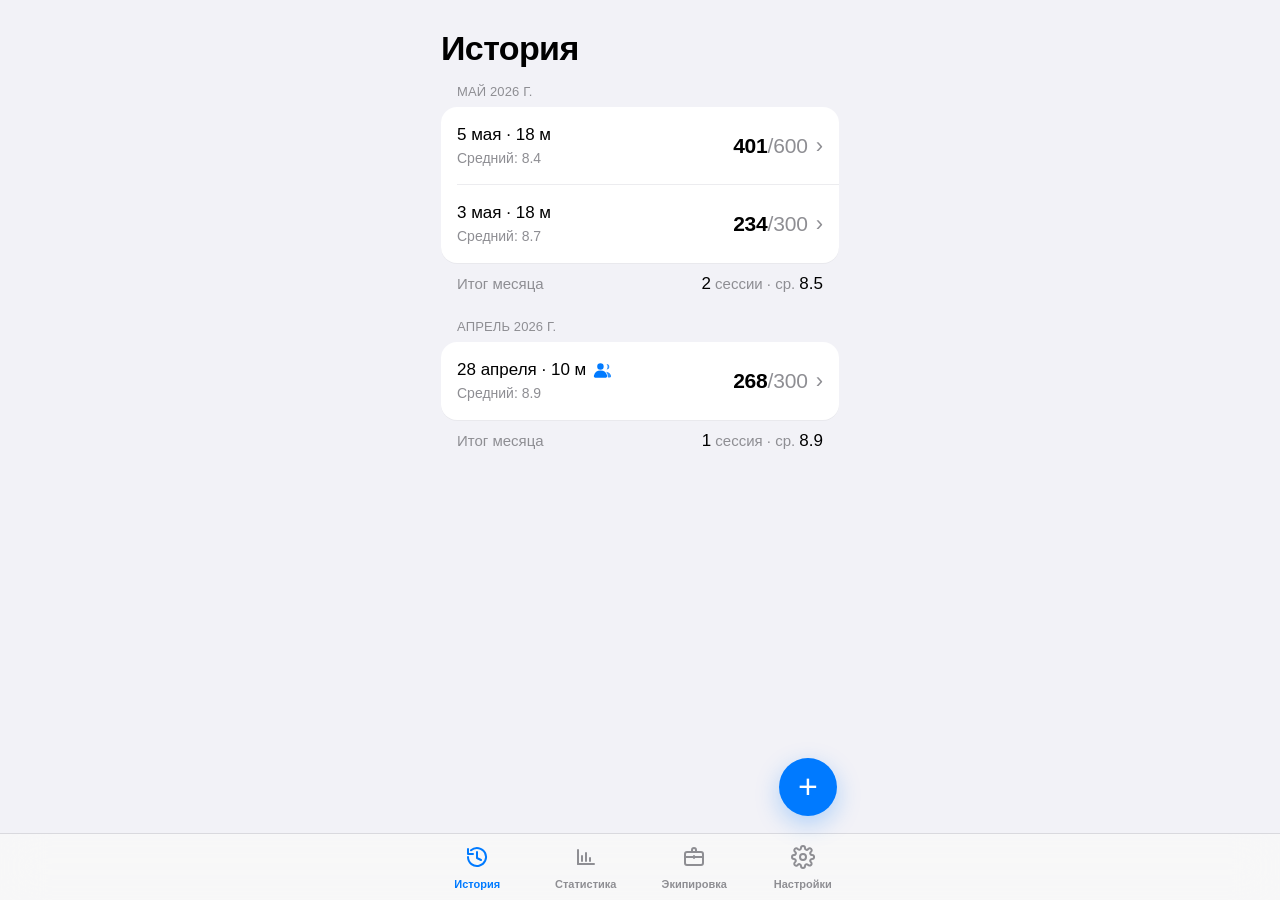
==== index.html @ 80d7b74c "add app files" ====
<!doctype html>
<html lang="ru">
<head>
  <meta charset="utf-8" />
  <meta name="viewport" content="width=device-width, initial-scale=1, viewport-fit=cover" />
  <title>Журнал лучника</title>
  <meta name="description" content="PWA-журнал для учета лучных тренировок, сессий, статистики и экипировки." />
  <meta name="theme-color" content="#f2f2f7" media="(prefers-color-scheme: light)" />
  <meta name="theme-color" content="#000000" media="(prefers-color-scheme: dark)" />
  <meta name="color-scheme" content="light dark" />

  <link rel="manifest" href="./manifest.webmanifest" />
  <link rel="icon" href="./icons/icon-32.png" sizes="32x32" />
  <link rel="icon" href="./icons/icon-16.png" sizes="16x16" />
  <link rel="icon" href="./icons/icon.svg" type="image/svg+xml" />
  <link rel="apple-touch-icon" href="./icons/apple-touch-icon.png" />
  <link rel="apple-touch-icon" sizes="180x180" href="./icons/apple-touch-icon.png" />

  <meta name="mobile-web-app-capable" content="yes" />
  <meta name="apple-mobile-web-app-capable" content="yes" />
  <meta name="apple-mobile-web-app-title" content="Журнал лучника" />
  <meta name="apple-mobile-web-app-status-bar-style" content="black-translucent" />
  <style>
    :root{
      --bg:#f2f2f7; --card:#fff; --text:#000; --muted:#8e8e93; --line:#d9d9de;
      --accent:#ff3b30; --blue:#007aff; --chip:#eeeeef; --chip-active:#ffe3e2;
      --active-row:rgba(255,59,48,.055); --shadow:0 1px 0 rgba(0,0,0,.04);
      --safe-bottom: env(safe-area-inset-bottom, 0px); --field:#f2f2f7;
    }
    [data-theme="dark"]{
      --bg:#000; --card:#1c1c1e; --text:#fff; --muted:#8e8e93; --line:#38383a;
      --accent:#ff453a; --blue:#0a84ff; --chip:#2c2c2e; --chip-active:#3a2423;
      --active-row:rgba(255,69,58,.12); --shadow:none; --field:#2c2c2e;
    }
    *{box-sizing:border-box;-webkit-tap-highlight-color:transparent}
    body{margin:0;background:var(--bg);color:var(--text);font-family:-apple-system,BlinkMacSystemFont,"SF Pro Text","SF Pro Display",Inter,Arial,sans-serif;font-size:17px;font-weight:400;}
    .app{max-width:430px;margin:0 auto;min-height:100vh;padding:10px 16px calc(320px + var(--safe-bottom));}
    .nav{height:48px;display:flex;align-items:center;justify-content:space-between;margin-bottom:6px;}
    .nav-btn{width:42px;height:42px;border:0;border-radius:50%;background:transparent;color:var(--blue);font-size:28px;line-height:1;display:grid;place-items:center;cursor:pointer;}
    .gear svg{width:24px;height:24px;display:block;stroke:currentColor;stroke-width:2;fill:none;stroke-linecap:round;stroke-linejoin:round}
    .title{text-align:center;font-weight:700;font-size:17px;line-height:22px;}
    .subtitle{text-align:center;color:var(--muted);font-size:14px;margin-top:2px;font-weight:500;}
    .summary{margin:14px 0 18px;text-align:center;}
    .summary .total{font-size:44px;line-height:48px;font-weight:700;letter-spacing:-1.1px;}
    .summary .denom{color:var(--muted);font-weight:600;}
    .summary .meta{color:var(--muted);font-size:15px;margin-top:4px;}.note-card{margin:0 0 18px;background:var(--card);border-radius:16px;box-shadow:var(--shadow);cursor:pointer;overflow:hidden}
    .note-row{min-height:54px;display:grid;grid-template-columns:1fr auto;align-items:center;gap:12px;padding:0 14px 0 16px}
    .note-title{font-size:17px;color:var(--text)}
    .note-value{display:flex;align-items:center;gap:8px;min-width:0;color:var(--muted);font-size:15px}
    .note-preview{max-width:170px;white-space:nowrap;overflow:hidden;text-overflow:ellipsis}
    .note-chevron{color:var(--muted);font-size:22px;font-weight:400}
    .note-screen{position:fixed;inset:0;background:var(--bg);z-index:55;transform:translateX(100%);transition:transform .25s ease;overflow:auto;padding:10px 16px calc(28px + var(--safe-bottom))}
    .note-screen.open{transform:translateX(0)}
    .note-editor{max-width:430px;margin:10px auto 0}
    .note-textarea{width:100%;min-height:calc(100vh - 92px - var(--safe-bottom));border:0;outline:0;resize:none;background:transparent;color:var(--text);font:inherit;font-size:19px;line-height:28px;padding:10px 0}
    .note-textarea::placeholder{color:var(--muted)}
    .section-title{font-size:13px;letter-spacing:.01em;text-transform:uppercase;color:var(--muted);margin:22px 16px 8px;font-weight:400;}
    .group{background:var(--card);border-radius:16px;overflow:hidden;box-shadow:var(--shadow);}
    .row{min-height:54px;display:grid;grid-template-columns:76px 1fr 48px;align-items:center;padding:0 14px 0 16px;position:relative;transition:background .18s ease;}.series-comment{display:grid;grid-template-columns:76px 1fr;padding:0 16px 10px 16px;background:var(--card);position:relative;color:var(--muted);font-size:15px;line-height:20px;cursor:pointer}.series-comment::after{content:"";position:absolute;left:16px;right:0;bottom:0;height:1px;background:var(--line);transform:scaleY(.5);transform-origin:bottom}.series-comment-text{white-space:nowrap;overflow:hidden;text-overflow:ellipsis}.series-comment-empty{color:var(--muted);opacity:.72}
    .row:not(:last-child)::after,.setting-row:not(:last-child)::after{content:"";position:absolute;left:16px;right:0;bottom:0;height:1px;background:var(--line);transform:scaleY(.5);transform-origin:bottom;}
    .row.active{background:var(--active-row)}
    .row-label{font-size:17px;font-weight:400;color:var(--muted);}
    .arrows{display:flex;justify-content:center;gap:8px;}
    .shot{width:38px;height:38px;border-radius:19px;background:var(--chip);display:grid;place-items:center;font-size:17px;font-weight:500;color:var(--text);border:1px solid transparent;cursor:pointer;transition:background .16s ease,color .16s ease,border-color .16s ease,transform .08s ease;}
    .shot:active{transform:scale(.96)} .shot.empty{color:var(--muted);font-weight:400}.shot.active{transform:scale(1.04);box-shadow:0 0 0 2px rgba(10,132,255,.28),0 4px 12px rgba(10,132,255,.12);}
    .score{text-align:right;color:var(--muted);font-size:17px;font-weight:400}.score.done{color:var(--text)}.row.active .score.done{font-weight:600}
    .round-result{padding:10px 16px 2px;color:var(--muted);font-size:15px;line-height:22px;display:flex;justify-content:space-between;gap:12px}.round-result b{color:var(--text);font-size:17px;font-weight:500}.round-result.active-round b{font-weight:600}
    .assistant{position:fixed;left:0;right:0;bottom:0;background:rgba(242,242,247,.9);backdrop-filter:blur(22px);-webkit-backdrop-filter:blur(22px);border-top:1px solid var(--line);padding:10px 12px calc(10px + var(--safe-bottom));z-index:20}.assistant.hidden{display:none}[data-theme="dark"] .assistant{background:rgba(28,28,30,.88)}
    .keyboard{max-width:430px;margin:0 auto;display:grid;grid-template-columns:repeat(4,1fr);gap:8px}.key{height:48px;border:0;border-radius:14px;background:var(--card);color:var(--text);font-size:19px;font-weight:700;box-shadow:0 1px 0 rgba(0,0,0,.08);cursor:pointer;transition:transform .08s ease,filter .12s ease}.key:active{transform:scale(.97);filter:brightness(.96)}.key.yellow{background:#ffd60a;color:#111}.key.red{background:#ff3b30;color:#fff}.key.blue{background:#0a84ff;color:#fff}.key.black{background:#111;color:#fff}.key.white{background:#fff;color:#111;border:1px solid rgba(0,0,0,.12)}.key.done{grid-column:span 4;color:var(--blue);font-weight:700;background:var(--card)}
    .settings-screen{position:fixed;inset:0;background:var(--bg);z-index:40;transform:translateX(100%);transition:transform .25s ease;overflow:auto;padding:10px 16px calc(28px + var(--safe-bottom));}.settings-screen.open{transform:translateX(0)}
    .settings-nav{max-width:430px;margin:0 auto;height:48px;display:flex;align-items:center;justify-content:space-between}.settings-nav .title{position:absolute;left:50%;transform:translateX(-50%)}.settings-content{max-width:430px;margin:0 auto}.setting-row{min-height:52px;display:grid;grid-template-columns:1fr auto;align-items:center;gap:14px;padding:0 16px;position:relative}.setting-label{font-size:17px}.setting-value{color:var(--muted);font-size:17px;display:flex;align-items:center;gap:8px}.text-input,.date-input{border:0;background:transparent;color:var(--muted);font:inherit;text-align:right;outline:0;max-width:210px}.text-input::placeholder{color:var(--muted)}.date-input{appearance:none;-webkit-appearance:none}.segmented{display:flex;background:var(--field);border-radius:9px;padding:2px;gap:2px}.segmented button{border:0;background:transparent;color:var(--text);font:inherit;font-size:15px;min-width:54px;height:30px;border-radius:7px;cursor:pointer}.segmented button.active{background:var(--card);box-shadow:0 1px 3px rgba(0,0,0,.12)}
    .switch{width:52px;height:32px;border-radius:999px;background:#c7c7cc;padding:2px;cursor:pointer}.switch::before{content:"";display:block;width:28px;height:28px;border-radius:50%;background:#fff;box-shadow:0 2px 6px rgba(0,0,0,.24);transition:.2s}.switch.on{background:#34c759}.switch.on::before{transform:translateX(20px)}
    .shot.yellow{background:#ffd60a;color:#111}
    .shot.red{background:#ff3b30;color:#fff}
    .shot.blue{background:#0a84ff;color:#fff}
    .shot.black{background:#111;color:#fff}
    .shot.white{background:#fff;color:#111;border-color:rgba(0,0,0,.12)}
  
    .screen{display:none}
    .screen.active{display:block}
    .root-app{max-width:430px;margin:0 auto;min-height:100vh;padding:10px 16px calc(96px + var(--safe-bottom));}
    .large-title{font-size:34px;line-height:40px;font-weight:700;letter-spacing:-.6px;margin:18px 0 16px;}
    .empty-state{margin:34px 16px;color:var(--muted);font-size:17px;line-height:24px;text-align:center}
    .history-item{min-height:78px;display:grid;grid-template-columns:1fr auto;align-items:center;gap:12px;padding:12px 16px;position:relative;cursor:pointer}
    .history-item:not(:last-child)::after{content:"";position:absolute;left:16px;right:0;bottom:0;height:1px;background:var(--line);transform:scaleY(.5);transform-origin:bottom}
    .history-main{font-size:17px;font-weight:500;line-height:22px;display:flex;align-items:center;gap:7px}
    .history-sub{color:var(--muted);font-size:14px;line-height:19px;margin-top:2px}
    .history-score{font-size:21px;font-weight:700;color:var(--text);letter-spacing:-.2px;white-space:nowrap}
    .history-score .max{color:var(--muted);font-weight:500}
    .history-meta{color:var(--muted);font-size:14px;line-height:19px;margin-top:3px;display:flex;align-items:center;gap:6px;flex-wrap:wrap}
    .competition-badge{display:inline-flex;align-items:center;color:var(--blue)}
    .competition-badge svg{width:19px;height:19px;fill:currentColor;display:block}
    .history-month{margin-top:22px}
    .history-month:first-child{margin-top:0}
    .month-title{font-size:13px;letter-spacing:.01em;text-transform:uppercase;color:var(--muted);margin:0 16px 8px;font-weight:400}
    .month-result{padding:10px 16px 2px;color:var(--muted);font-size:15px;line-height:22px;display:flex;justify-content:space-between;gap:12px}
    .month-result b{color:var(--text);font-size:17px;font-weight:500}
    .chevron{color:var(--muted);font-size:22px;font-weight:400;margin-left:8px}
    .tabbar{position:fixed;left:0;right:0;bottom:0;z-index:30;background:rgba(248,248,248,.86);backdrop-filter:blur(22px);-webkit-backdrop-filter:blur(22px);border-top:1px solid var(--line);padding:6px 8px calc(6px + var(--safe-bottom))}
    [data-theme="dark"] .tabbar{background:rgba(28,28,30,.88)}
    .tabs{max-width:430px;margin:0 auto;display:grid;grid-template-columns:repeat(3,1fr);gap:4px}
    .tab{height:54px;border:0;background:transparent;color:var(--muted);font:inherit;font-size:11px;font-weight:600;display:grid;place-items:center;gap:2px;cursor:pointer}
    .tab svg{width:24px;height:24px;stroke:currentColor;stroke-width:2;fill:none;stroke-linecap:round;stroke-linejoin:round}
    .tab.active{color:var(--blue)}
    .fab{position:fixed;right:max(18px,calc((100vw - 430px)/2 + 18px));bottom:calc(84px + var(--safe-bottom));z-index:31;width:58px;height:58px;border:0;border-radius:50%;background:var(--blue);color:#fff;font-size:34px;line-height:58px;display:flex;align-items:center;justify-content:center;padding:0 0 3px;box-shadow:0 8px 24px rgba(0,122,255,.28);cursor:pointer}
    .fab:active{transform:scale(.96)}
    .create-screen{position:fixed;inset:0;background:var(--bg);z-index:50;transform:translateY(100%);transition:transform .25s ease;overflow:auto;padding:10px 16px calc(28px + var(--safe-bottom))}
    .create-screen.open{transform:translateY(0)}
    .primary-btn{width:100%;height:52px;border:0;border-radius:14px;background:var(--blue);color:#fff;font:inherit;font-size:17px;font-weight:700;margin-top:22px;cursor:pointer}
    .primary-btn:active{transform:scale(.99)}
    .session-mode .tabbar,.session-mode .fab{display:none}
    .root-mode .assistant{display:none}
    .root-mode:not(.history-tab) .fab{display:none}

  
    .row.has-comment::after{display:none !important}
    .series-comment{
      display:block !important;
      padding:0 16px 12px 16px !important;
      margin-top:-2px;
      background:var(--card);
      color:var(--muted);
      font-size:15px;
      line-height:20px;
      cursor:pointer;
      text-align:left !important;
      position:relative;
      z-index:2;
    }
    .series-comment::after{display:none !important}
    .series-comment-text{
      display:block;
      white-space:nowrap;
      overflow:hidden;
      text-overflow:ellipsis;
      text-align:left !important;
      padding-left:0 !important;
      margin-left:0 !important;
    }
    .series-comment-empty{color:var(--muted);opacity:.72}

  
    .series-comment{
      display:block !important;
      padding:0 16px 12px 16px !important;
      margin-top:-2px;
      background:var(--card);
      position:relative;
      z-index:2;
      text-align:left !important;
    }
    .series-comment::after{display:none !important}
    .series-comment-input{
      display:block;
      width:100%;
      min-height:20px;
      border:0;
      outline:0;
      background:transparent;
      color:var(--muted);
      font:inherit;
      font-size:15px;
      line-height:20px;
      padding:0;
      margin:0;
      text-align:left;
      resize:none;
      overflow:hidden;
      white-space:pre-wrap;
      -webkit-appearance:none;
      appearance:none;
    }
    .series-comment-input::placeholder{color:var(--muted);opacity:.72}
    .series-clear{
      display:block;
      padding:0 16px 12px 16px;
      margin-top:-2px;
      background:var(--card);
      color:#ff3b30;
      font-size:15px;
      line-height:20px;
      cursor:pointer;
      text-align:left;
      position:relative;
      z-index:2;
    }
    [data-theme="dark"] .series-clear{color:#ff453a}

  
    .segmented button.disabled{opacity:.38}
    .setting-row.with-helper{min-height:64px;grid-template-rows:auto auto;padding-top:9px;padding-bottom:8px}
    .setting-row.with-helper .setting-label{align-self:start;padding-top:7px}
    .setting-row.with-helper .segmented{align-self:start}
    .setting-helper{grid-column:1 / -1;color:var(--muted);font-size:12px;line-height:16px;margin-top:5px;padding-left:0}


    .stats-segmented{
      display:flex;
      background:#d9d9df;
      border:0;
      border-radius:18px;
      padding:3px;
      gap:0;
      margin:0 0 18px;
      overflow:hidden;
      box-shadow:inset 0 0 0 1px rgba(0,0,0,.03);
    }
    [data-theme="dark"] .stats-segmented{background:#2c2c2e;box-shadow:inset 0 0 0 1px rgba(255,255,255,.04)}
    .stats-segmented button{
      flex:1;
      height:34px;
      border:0;
      border-radius:15px;
      background:transparent;
      color:var(--text);
      font:inherit;
      font-size:15px;
      font-weight:600;
      cursor:pointer;
      white-space:nowrap;
      transition:background .16s ease, box-shadow .16s ease, color .16s ease;
    }
    .stats-segmented button.active{
      background:var(--card);
      color:var(--text);
      box-shadow:0 1px 3px rgba(0,0,0,.14);
    }
    [data-theme="dark"] .stats-segmented button.active{box-shadow:0 1px 3px rgba(0,0,0,.34)}
    .stats-card{background:var(--card);border-radius:18px;box-shadow:var(--shadow);padding:16px;margin:0 0 14px;overflow:hidden}
    .stats-card-title{font-size:13px;text-transform:uppercase;letter-spacing:.01em;color:var(--muted);margin-bottom:7px}
    .stats-hero{display:flex;align-items:flex-end;justify-content:space-between;gap:12px;margin-bottom:12px}
    .stats-hero-value{font-size:34px;line-height:38px;font-weight:700;letter-spacing:-.6px}
    .stats-hero-sub{font-size:14px;line-height:19px;color:var(--muted);text-align:right}
    .stats-chart{width:100%;height:210px;display:block;margin-top:4px}
    .stats-chart text{font-family:-apple-system,BlinkMacSystemFont,"SF Pro Text",Arial,sans-serif;fill:var(--muted);font-size:11px}
    .stats-empty{padding:24px 10px;color:var(--muted);font-size:16px;line-height:23px;text-align:center}
    .stats-grid{display:grid;grid-template-columns:1fr 1fr;gap:12px;margin-bottom:14px}
    .mini-card{background:var(--card);border-radius:18px;box-shadow:var(--shadow);padding:14px;min-height:96px}
    .mini-label{color:var(--muted);font-size:13px;line-height:18px;margin-bottom:5px}
    .mini-value{font-size:25px;line-height:30px;font-weight:700;letter-spacing:-.3px}
    .mini-note{color:var(--muted);font-size:13px;line-height:18px;margin-top:4px}
    .stats-list-row{display:grid;grid-template-columns:1fr auto;gap:10px;align-items:center;min-height:44px;position:relative;padding:8px 0}
    .stats-list-row:not(:last-child)::after{content:"";position:absolute;left:0;right:-16px;bottom:0;height:1px;background:var(--line);transform:scaleY(.5);transform-origin:bottom}
    .stats-list-main{font-size:16px;line-height:21px}
    .stats-list-sub{color:var(--muted);font-size:13px;line-height:18px;margin-top:1px}
    .stats-list-value{font-size:17px;font-weight:600;white-space:nowrap}
    .spark-bars{height:76px;display:flex;align-items:flex-end;gap:4px;margin-top:12px}
    .spark-bar{flex:1;min-width:5px;border-radius:5px 5px 2px 2px;background:var(--blue);opacity:.82}


    .tabs{grid-template-columns:repeat(4,1fr)}
    .equipment-hero{background:var(--card);border-radius:20px;box-shadow:var(--shadow);padding:18px 16px;margin:0 0 18px;cursor:pointer;position:relative;overflow:hidden}
    .equipment-hero::after{content:'›';position:absolute;right:16px;top:50%;transform:translateY(-50%);color:var(--muted);font-size:28px;font-weight:400}
    .equipment-kicker{color:var(--muted);font-size:13px;text-transform:uppercase;letter-spacing:.01em;margin-bottom:7px}
    .equipment-title{font-size:26px;line-height:31px;font-weight:700;letter-spacing:-.4px;padding-right:26px}
    .equipment-sub{color:var(--muted);font-size:15px;line-height:21px;margin-top:4px;padding-right:26px}
    .equipment-pill-row{display:flex;gap:8px;flex-wrap:wrap;margin-top:13px;padding-right:26px}
    .equipment-pill{background:var(--field);border-radius:999px;padding:6px 10px;color:var(--text);font-size:13px;font-weight:600}
    .equipment-row{min-height:58px;display:grid;grid-template-columns:1fr auto;align-items:center;gap:12px;padding:10px 16px;position:relative;cursor:pointer}
    .equipment-row:not(:last-child)::after{content:"";position:absolute;left:16px;right:0;bottom:0;height:1px;background:var(--line);transform:scaleY(.5);transform-origin:bottom}
    .equipment-row-main{font-size:17px;line-height:22px}
    .equipment-row-sub{color:var(--muted);font-size:14px;line-height:19px;margin-top:1px}
    .equipment-row-value{color:var(--muted);font-size:16px;display:flex;align-items:center;gap:7px;white-space:nowrap;max-width:170px;overflow:hidden;text-overflow:ellipsis}
    .equipment-chev{color:var(--muted);font-size:22px;font-weight:400}
    .equipment-screen{position:fixed;inset:0;background:var(--bg);z-index:45;transform:translateX(100%);transition:transform .25s ease;overflow:auto;padding:10px 16px calc(28px + var(--safe-bottom))}
    .equipment-screen.open{transform:translateX(0)}
    .equipment-content{max-width:430px;margin:0 auto}
    .equipment-detail-head{margin:14px 0 18px;text-align:center}
    .equipment-detail-title{font-size:34px;line-height:40px;font-weight:700;letter-spacing:-.7px}
    .equipment-detail-sub{color:var(--muted);font-size:15px;line-height:21px;margin-top:3px}

    .equipment-form-input{width:100%;border:0;outline:0;background:transparent;color:var(--text);font:inherit;font-size:17px;text-align:right;min-width:120px}
    .equipment-form-input::placeholder{color:var(--muted)}
    .equipment-select-row{min-height:54px;display:grid;grid-template-columns:1fr auto;align-items:center;gap:12px;padding:0 16px;position:relative;cursor:pointer}
    .equipment-select-row:not(:last-child)::after{content:"";position:absolute;left:16px;right:0;bottom:0;height:1px;background:var(--line);transform:scaleY(.5);transform-origin:bottom}
    .equipment-select-row.selected .equipment-row-main{color:var(--blue);font-weight:600}
    .equipment-check{color:var(--blue);font-size:20px;font-weight:700}
    .danger-text{color:#ff3b30}[data-theme="dark"] .danger-text{color:#ff453a}
    .value-row{min-height:52px;display:grid;grid-template-columns:1fr auto;align-items:center;gap:12px;padding:0 16px;position:relative}
    .value-row:not(:last-child)::after{content:"";position:absolute;left:16px;right:0;bottom:0;height:1px;background:var(--line);transform:scaleY(.5);transform-origin:bottom}
    .value-label{font-size:17px}.value-text{color:var(--muted);font-size:16px;text-align:right;max-width:210px;white-space:nowrap;overflow:hidden;text-overflow:ellipsis}


    .equipment-root-nav{display:flex;align-items:center;justify-content:space-between;margin:18px 0 12px}
    .equipment-root-nav .large-title{margin:0}
    .equipment-add-btn{width:42px;height:42px;border:0;border-radius:50%;background:transparent;color:var(--blue);font-size:34px;line-height:38px;display:grid;place-items:center;cursor:pointer;padding:0 0 4px}
    .equipment-tabs{display:flex;background:var(--field);border-radius:10px;padding:2px;gap:2px;margin:0 0 18px}
    .equipment-tabs button{flex:1;border:0;background:transparent;color:var(--text);font:inherit;font-size:15px;height:32px;border-radius:8px;cursor:pointer}
    .equipment-tabs button.active{background:var(--card);box-shadow:0 1px 3px rgba(0,0,0,.12)}
    .arrow-card{min-height:82px;display:grid;grid-template-columns:1fr auto;align-items:center;gap:12px;padding:13px 16px;position:relative;cursor:pointer}
    .arrow-card:not(:last-child)::after{content:"";position:absolute;left:16px;right:0;bottom:0;height:1px;background:var(--line);transform:scaleY(.5);transform-origin:bottom}
    .arrow-card-title{font-size:17px;font-weight:600;line-height:22px}
    .arrow-card-sub{color:var(--muted);font-size:14px;line-height:19px;margin-top:3px}
    .arrow-card-count{font-size:22px;font-weight:700;color:var(--text);white-space:nowrap}
    .arrow-card-count span{color:var(--muted);font-size:14px;font-weight:500;margin-left:2px}
    .arrow-form-row{min-height:52px;display:block;position:relative;padding:0 16px;background:var(--card)}
    .arrow-form-row:not(:last-child)::after{content:"";position:absolute;left:16px;right:0;bottom:0;height:1px;background:var(--line);transform:scaleY(.5);transform-origin:bottom}
    .arrow-form-input{width:100%;height:52px;border:0;outline:0;background:transparent;color:var(--text);font:inherit;font-size:17px;padding:0;text-align:left;-webkit-appearance:none;appearance:none}
    .arrow-form-input::placeholder{color:var(--muted)}
    .equipment-empty{margin:34px 16px;color:var(--muted);font-size:17px;line-height:24px;text-align:center}
    .equipment-delete-row{width:100%;min-height:52px;display:flex;align-items:center;padding:0 16px;color:#ff3b30;cursor:pointer;font-size:17px;border:0;background:transparent;text-align:left;font-family:inherit}
    .delete-group{margin-top:24px}
    [data-theme="dark"] .equipment-delete-row{color:#ff453a}



    /* Equipment arrows v5 refinements */
    .equipment-tabs{
      display:flex;
      background:transparent;
      border:1px solid var(--blue);
      border-radius:10px;
      padding:1px;
      gap:0;
      margin:0 0 18px;
      overflow:hidden;
    }
    .equipment-tabs button{
      flex:1;
      border:0;
      background:transparent;
      color:var(--blue);
      font:inherit;
      font-size:15px;
      font-weight:600;
      height:32px;
      border-radius:8px;
      cursor:pointer;
    }
    .equipment-tabs button.active{
      background:var(--blue);
      color:#fff;
      box-shadow:none;
    }
    .arrow-card{grid-template-columns:1fr 22px;min-height:76px}
    .arrow-card-chevron{color:var(--muted);font-size:22px;font-weight:400;text-align:right}
    .arrow-form-row{
      min-height:52px;
      display:grid;
      grid-template-columns:minmax(118px,42%) 1fr;
      align-items:center;
      gap:12px;
      position:relative;
      padding:0 16px;
      background:var(--card);
    }
    .arrow-form-label{font-size:17px;color:var(--text);line-height:22px;white-space:nowrap;overflow:hidden;text-overflow:ellipsis}
    .arrow-form-input{height:52px;text-align:right;color:var(--text);min-width:0}
    .arrow-form-input::placeholder{color:var(--muted)}


    /* Equipment arrows v6 — iOS Calendar-like segmented control */
    .equipment-tabs{
      display:flex !important;
      background:#d9d9df !important;
      border:0 !important;
      border-radius:18px !important;
      padding:3px !important;
      gap:0 !important;
      margin:0 0 18px !important;
      overflow:hidden !important;
      box-shadow:inset 0 0 0 1px rgba(0,0,0,.03) !important;
    }
    [data-theme="dark"] .equipment-tabs{background:#2c2c2e !important;box-shadow:inset 0 0 0 1px rgba(255,255,255,.04) !important}
    .equipment-tabs button{
      flex:1 !important;
      height:34px !important;
      border:0 !important;
      border-radius:15px !important;
      background:transparent !important;
      color:var(--text) !important;
      font:inherit !important;
      font-size:16px !important;
      font-weight:600 !important;
      cursor:pointer !important;
      transition:background .16s ease, box-shadow .16s ease, color .16s ease !important;
    }
    .equipment-tabs button.active{
      background:var(--card) !important;
      color:var(--text) !important;
      box-shadow:0 1px 3px rgba(0,0,0,.14) !important;
    }
    [data-theme="dark"] .equipment-tabs button.active{box-shadow:0 1px 3px rgba(0,0,0,.34) !important}
    .arrow-form-input::placeholder{color:transparent !important}


    .bow-add-group{margin-top:12px}.add-block-row{min-height:58px;display:flex;align-items:center;gap:14px;padding:0 16px;background:var(--card);border:0;width:100%;font:inherit;color:var(--text);cursor:pointer;text-align:left}
    .add-block-row:not(:last-child){position:relative}
    .add-block-row:not(:last-child)::after{content:"";position:absolute;left:16px;right:0;bottom:0;height:1px;background:var(--line);transform:scaleY(.5);transform-origin:bottom}
    .add-circle{width:28px;height:28px;border-radius:50%;background:#34c759;color:#fff;display:grid;place-items:center;font-size:25px;line-height:25px;font-weight:500;flex:0 0 28px;padding-bottom:2px}
    .bow-component-head{min-height:52px;display:grid;grid-template-columns:1fr auto;align-items:center;gap:12px;padding:0 16px;background:var(--card);position:relative}
    .bow-component-title{font-size:17px;font-weight:500}
    .bow-component-collapse{border:0;background:transparent;color:var(--muted);font:inherit;font-size:22px;cursor:pointer;padding:0 0 2px}

</style>
</head>
<body class="root-mode history-tab">
  <section class="screen active" id="historyScreen">
    <main class="root-app">
      <div class="large-title">История</div>
      <div id="historyList"></div>
    </main>
  </section>

  <section class="screen" id="statsScreen">
    <main class="root-app">
      <div class="large-title">Статистика</div>
      <div class="stats-segmented" id="statsPeriodSeg" aria-label="Период статистики">
        <button class="active" data-period="week">Неделя</button>
        <button data-period="month">Месяц</button>
        <button data-period="quarter">Квартал</button>
        <button data-period="year">Год</button>
      </div>
      <div id="statsContent"></div>
    </main>
  </section>


  <section class="screen" id="equipmentScreen">
    <main class="root-app">
      <div class="equipment-root-nav"><div class="large-title">Экипировка</div><button class="equipment-add-btn" id="equipmentAddBtn" data-eq-action="addEquipmentCurrent" aria-label="Добавить">+</button></div>
      <div id="equipmentContent"></div>
    </main>
  </section>

  <section class="screen" id="rootSettingsScreen">
    <main class="root-app">
      <div class="large-title">Настройки</div>
      <section class="group">
        <div class="setting-row"><span class="setting-label">Тёмная тема</span><div class="switch" id="rootThemeSwitch" role="switch" aria-checked="false"></div></div>
      </section>

      <div class="section-title">Данные</div>
      <section class="group">
        <button class="equipment-delete-row" id="importHistoryButton" type="button" style="color:var(--blue)">Импортировать историю</button>
        <button class="equipment-delete-row" id="exportHistoryButton" type="button" style="color:var(--blue)">Экспортировать историю</button>
        <button class="equipment-delete-row" id="importEquipmentButton" type="button" style="color:var(--blue)">Импортировать экипировку</button>
        <button class="equipment-delete-row" id="exportEquipmentButton" type="button" style="color:var(--blue)">Экспортировать экипировку</button>
        <button class="equipment-delete-row" id="resetAppButton" type="button">Очистить</button>
      </section>

      <input type="file" id="importHistoryInput" accept=".json" style="display:none">
      <input type="file" id="importEquipmentInput" accept=".json" style="display:none">
    </main>
  </section>

  <section class="screen" id="sessionScreen">
<main class="app" id="app">
    <header class="nav">
      <button class="nav-btn" id="backToHistory" aria-label="Назад">‹</button>
      <div><div class="title">Сессия</div><div class="subtitle" id="subtitle"></div></div>
      <button class="nav-btn gear" id="openSettings" aria-label="Настройки"><svg viewBox="0 0 24 24"><circle cx="12" cy="12" r="3"></circle><path d="M19.4 15a1.7 1.7 0 0 0 .3 1.9l.1.1a2 2 0 1 1-2.8 2.8l-.1-.1a1.7 1.7 0 0 0-1.9-.3 1.7 1.7 0 0 0-1 1.6V21a2 2 0 1 1-4 0v-.1a1.7 1.7 0 0 0-1-1.6 1.7 1.7 0 0 0-1.9.3l-.1.1A2 2 0 1 1 4.2 17l.1-.1a1.7 1.7 0 0 0 .3-1.9 1.7 1.7 0 0 0-1.6-1H3a2 2 0 1 1 0-4h.1a1.7 1.7 0 0 0 1.6-1 1.7 1.7 0 0 0-.3-1.9l-.1-.1A2 2 0 1 1 7 4.2l.1.1a1.7 1.7 0 0 0 1.9.3 1.7 1.7 0 0 0 1-1.6V3a2 2 0 1 1 4 0v.1a1.7 1.7 0 0 0 1 1.6 1.7 1.7 0 0 0 1.9-.3l.1-.1A2 2 0 1 1 19.8 7l-.1.1a1.7 1.7 0 0 0-.3 1.9 1.7 1.7 0 0 0 1.6 1h.1a2 2 0 1 1 0 4H21a1.7 1.7 0 0 0-1.6 1z"></path></svg></button>
    </header>

    <section class="summary"><div class="total"><span id="totalScore">0</span><span class="denom" id="totalDenom"> / 600</span></div><div class="meta">Средний: <span id="avgScore">0.0</span> · 10: <span id="allTens">0</span> · 9: <span id="allNines">0</span></div></section>
    <section class="note-card" id="noteCard"><div class="note-row"><div class="note-title">Заметка</div><div class="note-value"><span class="note-preview" id="noteContent"></span><span class="note-chevron">›</span></div></div></section>
    <div id="rounds"></div>
  </main>

  
  </section>

<aside class="assistant" id="assistant" aria-label="Клавиатура результатов"><div class="keyboard">
    <button class="key yellow" data-v="X">X</button><button class="key yellow" data-v="10">10</button><button class="key yellow" data-v="9">9</button><button class="key red" data-v="8">8</button>
    <button class="key red" data-v="7">7</button><button class="key blue" data-v="6">6</button><button class="key blue" data-v="5">5</button><button class="key black" data-v="4">4</button>
    <button class="key black" data-v="3">3</button><button class="key white" data-v="2">2</button><button class="key white" data-v="1">1</button><button class="key white" data-v="M">M</button>
    <button class="key done" data-v="done">Готово</button></div></aside>

  

  <nav class="tabbar" aria-label="Основное меню">
    <div class="tabs">
      <button class="tab active" data-tab="history"><svg viewBox="0 0 24 24"><path d="M3 12a9 9 0 1 0 3-6.7"></path><path d="M3 4v5h5"></path><path d="M12 7v6l4 2"></path></svg><span>История</span></button>
      <button class="tab" data-tab="stats"><svg viewBox="0 0 24 24"><path d="M4 19V5"></path><path d="M4 19h16"></path><path d="M8 16v-5"></path><path d="M12 16V8"></path><path d="M16 16v-3"></path></svg><span>Статистика</span></button>
      <button class="tab" data-tab="equipment"><svg viewBox="0 0 24 24"><path d="M10 6V5a2 2 0 0 1 2-2h0a2 2 0 0 1 2 2v1"></path><path d="M5 7h14a2 2 0 0 1 2 2v9a2 2 0 0 1-2 2H5a2 2 0 0 1-2-2V9a2 2 0 0 1 2-2Z"></path><path d="M3 12h18"></path><path d="M12 11v2"></path></svg><span>Экипировка</span></button>
      <button class="tab" data-tab="settings"><svg viewBox="0 0 24 24"><circle cx="12" cy="12" r="3"></circle><path d="M19.4 15a1.7 1.7 0 0 0 .3 1.9l.1.1a2 2 0 1 1-2.8 2.8l-.1-.1a1.7 1.7 0 0 0-1.9-.3 1.7 1.7 0 0 0-1 1.6V21a2 2 0 1 1-4 0v-.1a1.7 1.7 0 0 0-1-1.6 1.7 1.7 0 0 0-1.9.3l-.1.1A2 2 0 1 1 4.2 17l.1-.1a1.7 1.7 0 0 0 .3-1.9 1.7 1.7 0 0 0-1.6-1H3a2 2 0 1 1 0-4h.1a1.7 1.7 0 0 0 1.6-1 1.7 1.7 0 0 0-.3-1.9l-.1-.1A2 2 0 1 1 7 4.2l.1.1a1.7 1.7 0 0 0 1.9.3 1.7 1.7 0 0 0 1-1.6V3a2 2 0 1 1 4 0v.1a1.7 1.7 0 0 0 1 1.6 1.7 1.7 0 0 0 1.9-.3l.1-.1A2 2 0 1 1 19.8 7l-.1.1a1.7 1.7 0 0 0-.3 1.9 1.7 1.7 0 0 0 1.6 1h.1a2 2 0 1 1 0 4H21a1.7 1.7 0 0 0-1.6 1z"></path></svg><span>Настройки</span></button>
    </div>
  </nav>

  <button class="fab" id="createFab" aria-label="Создать сессию">+</button>


<section class="equipment-screen" id="equipmentDetailScreen" aria-label="Комплект экипировки">
  <div class="settings-nav"><button class="nav-btn" id="closeEquipmentDetail">‹</button><div class="title" id="equipmentDetailNavTitle">Комплект</div><button class="nav-btn" id="equipmentEditBtn" style="font-size:17px;width:auto;padding:0 4px">Править</button></div>
  <div class="equipment-content" id="equipmentDetailContent"></div>
</section>

<section class="settings-screen" id="settingsScreen" aria-label="Настройки тренировки">
    <div class="settings-nav"><button class="nav-btn" id="closeSettings">‹</button><div class="title">Настройки</div><button class="nav-btn" id="saveSettings" style="font-size:17px;width:auto;padding:0 4px">Готово</button></div>
    <div class="settings-content">
      <div class="section-title">Тренировка</div>
      <section class="group">
        <label class="setting-row"><span class="setting-label">Дата</span><input class="date-input" id="dateInput" type="date"></label>
        <label class="setting-row"><span class="setting-label">Место</span><input class="text-input" id="placeInput" type="text" placeholder="Не указано"></label>
        <div class="setting-row"><span class="setting-label">Дистанция</span><div class="segmented" id="distanceSeg"><button data-value="10">10 м</button><button data-value="18">18 м</button></div></div>
        <div class="setting-row with-helper"><span class="setting-label">Выстрелы</span><div class="segmented" id="shotsSeg"><button data-value="30">30</button><button data-value="60">60</button></div><div class="setting-helper" id="shotsWarning" style="display:none"></div></div>
        <div class="setting-row"><span class="setting-label">Соревнование</span><div class="switch" id="competitionSwitch" role="switch" aria-checked="false"></div></div>
        <div class="setting-row"><span class="setting-label">Лук</span><select class="text-input" id="sessionBowSelect"></select></div>
        <div class="setting-row"><span class="setting-label">Стрелы</span><select class="text-input" id="sessionArrowSelect"></select></div>
      </section>
    </div>
  </section>


  <section class="create-screen" id="createScreen" aria-label="Создание сессии">
    <div class="settings-nav"><button class="nav-btn" id="closeCreate">‹</button><div class="title">Новая сессия</div><button class="nav-btn" id="createDoneTop" style="font-size:17px;width:auto;padding:0 4px">Создать</button></div>
    <div class="settings-content">
      <div class="section-title">Параметры</div>
      <section class="group">
        <label class="setting-row"><span class="setting-label">Дата</span><input class="date-input" id="createDateInput" type="date"></label>
        <div class="setting-row"><span class="setting-label">Дистанция</span><div class="segmented" id="createDistanceSeg"><button data-value="10">10 м</button><button data-value="18">18 м</button></div></div>
        <div class="setting-row"><span class="setting-label">Выстрелы</span><div class="segmented" id="createShotsSeg"><button data-value="30">30</button><button data-value="60">60</button></div></div>
        <div class="setting-row"><span class="setting-label">Соревнование</span><div class="switch" id="createCompetitionSwitch" role="switch" aria-checked="false"></div></div>
        <div class="setting-row"><span class="setting-label">Лук</span><select class="text-input" id="createBowSelect"></select></div>
        <div class="setting-row"><span class="setting-label">Стрелы</span><select class="text-input" id="createArrowSelect"></select></div>
        <label class="setting-row"><span class="setting-label">Место</span><input class="text-input" id="createPlaceInput" type="text" placeholder="Не указано"></label>
      </section>
      <button class="primary-btn" id="createSessionBtn">Создать</button>
    </div>
  </section>


  <section class="note-screen" id="noteScreen" aria-label="Заметка к сессии">
    <div class="settings-nav"><button class="nav-btn" id="closeNote">‹</button><div class="title">Заметка</div><button class="nav-btn" id="saveNote" style="font-size:17px;width:auto;padding:0 4px">Готово</button></div>
    <div class="note-editor">
      <textarea class="note-textarea" id="noteInput" placeholder="Введите заметку"></textarea>
    </div>
  </section>


  <section class="note-screen" id="seriesCommentScreen" aria-label="Комментарий к серии">
    <div class="settings-nav"><button class="nav-btn" id="closeSeriesComment">‹</button><div class="title" id="seriesCommentTitle">Комментарий</div><button class="nav-btn" id="saveSeriesComment" style="font-size:17px;width:auto;padding:0 4px">Готово</button></div>
    <div class="note-editor">
      <textarea class="note-textarea" id="seriesCommentInput" placeholder="Добавить комментарий к серии"></textarea>
    </div>
  </section>

<script>
let sessions=[
  {id:'s3',date:'2026-05-05',place:'',distance:18,shots:60,competition:false,bowId:'bow-bumblebee',arrowSetId:'arr-winning-bees',note:'Сегодня лучше получалась вторая половина тренировки. Нужно проверить стойку.',comments:{1:'Вторая стрела ушла вправо — поздний выпуск.'},seed:[[9,8,7],[7,8,8],[8,9,6],[9,7,7],['X',9,8],[8,9,9],[7,8,9],[9,9,8],[8,10,7],[9,8,8],[8,8,9],['X',9,9],[7,9,8],[8,8,8],[9,9,9],[10,8,9],[null,null,null],[null,null,null],[null,null,null],[null,null,null]]},
  {id:'s2',date:'2026-05-03',place:'Зал',distance:18,shots:30,competition:false,bowId:'bow-bumblebee',arrowSetId:'arr-winning-bees',seed:[[9,9,8],[8,8,9],[10,9,8],[7,9,9],[8,10,9],[9,8,8],[9,9,9],[10,8,9],[8,9,8],[null,null,null]]},
  {id:'s1',date:'2026-04-28',place:'',distance:10,shots:30,competition:true,bowId:'bow-bumblebee',arrowSetId:'arr-winning-bees',seed:[[10,9,9],[9,8,9],['X',10,9],[8,8,9],[9,9,8],[10,9,9],[8,9,10],[9,8,8],[10,9,8],[9,9,9]]}
];
let currentSessionId=sessions[0].id;
let session=sessions[0];
let seed=session.seed;
let keyboardVisible=false; let active=null;
let createDraft={distance:18,shots:60,competition:false,place:''};

const scoreVal=v=>v==='M'||v==null?0:(v==='X'?10:Number(v)); const isTen=v=>v==='X'||v===10; const isNine=v=>v===9;
function maxEnds(){return session.shots/3}
function findFirstEmpty(){for(let end=0;end<maxEnds();end++){const shot=seed[end]?.findIndex(v=>v===null);if(shot!==-1)return{end,shot}}return null}
function targetEndForEdit(requestedEnd){
  const requestedDone=seed[requestedEnd]?.every(v=>v!==null);
  if(requestedDone) return requestedEnd;
  const firstEmpty=findFirstEmpty();
  return firstEmpty ? firstEmpty.end : requestedEnd;
}
function firstEmptyShotInEnd(end){
  const firstEmpty=seed[end].findIndex(v=>v===null);
  return firstEmpty===-1 ? 0 : firstEmpty;
}
function targetShotForEnd(end, requestedShot){
  const firstEmpty=seed[end].findIndex(v=>v===null);
  if(firstEmpty===-1) return requestedShot;
  return seed[end][requestedShot]!==null ? requestedShot : firstEmpty;
}
function showKeyboard(){keyboardVisible=true;assistant.classList.remove('hidden')}
function hideKeyboard(){keyboardVisible=false;active=null;assistant.classList.add('hidden');render()}
function activate(end,shot){active={end,shot};showKeyboard();render()}
function ensureSeed(){const ends=maxEnds(); while(seed.length<ends) seed.push([null,null,null]); if(seed.length>ends) seed=seed.slice(0,ends); session.seed=seed}
function shotColor(s){return s==='X'||s===10||s===9?'yellow':s===8||s===7?'red':s===6||s===5?'blue':s===4||s===3?'black':s===2||s===1||s==='M'?'white':''}
function escapeAttr(value){
  return String(value||'')
    .replace(/&/g,'&amp;')
    .replace(/'/g,'&#39;')
    .replace(/"/g,'&quot;')
    .replace(/</g,'&lt;')
    .replace(/>/g,'&gt;');
}
function seriesActionsForEnd(endIndex){
  session.comments=session.comments||{};
  const text=(session.comments[endIndex]||'').trim();
  const isActive=active&&endIndex===active.end;
  const done=seed[endIndex]?.every(v=>v!==null);
  let html='';
  if(text||isActive){
    html+=`<div class="series-comment"><textarea class="series-comment-input" data-comment-input-end="${endIndex}" placeholder="Добавить заметку" rows="1">${escapeAttr(text)}</textarea></div>`;
  }
  if(isActive&&done&&endIndex===lastFilledEndIndex()){
    html+=`<div class="series-clear" data-clear-end="${endIndex}">Очистить серию</div>`;
  }
  return html;
}
function hasVisibleComment(endIndex){
  session.comments=session.comments||{};
  return !!((session.comments[endIndex]||'').trim()) || !!(active&&endIndex===active.end);
}
function row(endIndex){const shots=seed[endIndex]; const sum=shots.reduce((a,b)=>a+scoreVal(b),0); const done=shots.every(v=>v!==null); const hasComment=hasVisibleComment(endIndex)||((active&&endIndex===active.end)&&done); return `<div class="row ${active&&endIndex===active.end?'active':''} ${hasComment?'has-comment':''}" data-end="${endIndex}"><div class="row-label">${endIndex+1}</div><div class="arrows">${shots.map((s,i)=>`<button class="shot ${shotColor(s)} ${s==null?'empty':''} ${active&&active.shot!==null&&endIndex===active.end&&i===active.shot?'active':''}" data-end="${endIndex}" data-shot="${i}">${s??'—'}</button>`).join('')}</div><div class="score ${done?'done':''}">${sum}</div></div>${seriesActionsForEnd(endIndex)}`}
function calc(from,to){let score=0,arrows=0,tens=0,nines=0;for(let i=from;i<to;i++)seed[i].forEach(v=>{score+=scoreVal(v);if(v!==null)arrows++;if(isTen(v))tens++;if(isNine(v))nines++});return{score,arrows,max:(to-from)*30,avg:arrows?(score/arrows).toFixed(1):'0.0',tens,nines}}
function sessionTotal(s){const oldSession=session,oldSeed=seed; session=s; seed=s.seed; ensureSeed(); const c=calc(0,maxEnds()); session=oldSession; seed=oldSeed; return c}
function formatDate(d){return new Date(d+'T12:00:00').toLocaleDateString('ru-RU',{day:'numeric',month:'long',year:'numeric'})}
function formatShortDate(d){return new Date(d+'T12:00:00').toLocaleDateString('ru-RU',{day:'numeric',month:'long'})}

function primaryBowId(){
  return (equipment.bowManualSets||[]).find(x=>x.active)?.id || equipment.bowManualSets?.[0]?.id || '';
}
function primaryArrowId(){
  return (equipment.arrowManualSets||[]).find(x=>x.active)?.id || equipment.arrowManualSets?.[0]?.id || '';
}
function bowName(id){
  return (equipment.bowManualSets||[]).find(x=>x.id===id)?.name || '—';
}
function arrowName(id){
  return (equipment.arrowManualSets||[]).find(x=>x.id===id)?.name || '—';
}
function fillEquipmentSelects(bowSelectId,arrowSelectId,currentBow,currentArrow){
  const bowSelect=document.getElementById(bowSelectId);
  const arrowSelect=document.getElementById(arrowSelectId);
  if(bowSelect){
    bowSelect.innerHTML=(equipment.bowManualSets||[]).map(x=>`<option value="${x.id}" ${x.id===currentBow?'selected':''}>${x.name}</option>`).join('');
  }
  if(arrowSelect){
    arrowSelect.innerHTML=(equipment.arrowManualSets||[]).map(x=>`<option value="${x.id}" ${x.id===currentArrow?'selected':''}>${x.name}</option>`).join('');
  }
}

function pluralSession(n){
  const mod10=n%10, mod100=n%100;
  if(mod10===1 && mod100!==11) return 'сессия';
  if(mod10>=2 && mod10<=4 && (mod100<12 || mod100>14)) return 'сессии';
  return 'сессий';
}
function filledArrowsCount(s=session){
  return (s.seed||[]).reduce((count,end)=>count+end.filter(v=>v!==null).length,0);
}
function canSetShots(nextShots,s=session){
  return filledArrowsCount(s)<=nextShots;
}

function lastFilledEndIndex(){
  let last=-1;
  for(let i=0;i<maxEnds();i++){
    if(seed[i]?.every(v=>v!==null)) last=i;
    else break;
  }
  return last;
}
function clearSeries(end){
  if(end!==lastFilledEndIndex())return;
  seed[end]=[null,null,null];
  session.seed=seed;
  session.comments=session.comments||{};
  delete session.comments[end];
  active={end,shot:0};
  keyboardVisible=true;
  assistant.classList.remove('hidden');
  render();
}


function render(){ensureSeed(); const roundsCount=session.shots===60?2:1; let html=''; for(let r=0;r<roundsCount;r++){const from=r*10,to=from+10,c=calc(from,to),ar=active&&(active.end>=from&&active.end<to); html+=`<div class="section-title">Круг ${r+1}</div><section class="group round ${ar?'active-round':''}">${Array.from({length:10},(_,i)=>row(from+i)).join('')}</section><div class="round-result ${ar?'active-round':''}"><span>Итог круга</span><span><b>${c.score} / 300</b> · ср. <b>${c.avg}</b> · 10: <b>${c.tens}</b> · 9: <b>${c.nines}</b></span></div>`} rounds.innerHTML=html; const all=calc(0,maxEnds()); totalScore.textContent=all.score; totalDenom.textContent=` / ${session.shots*10}`; avgScore.textContent=all.avg; allTens.textContent=all.tens; allNines.textContent=all.nines; subtitle.textContent=`${session.distance} м · 40 см · ${session.shots} стрел${session.competition?' · соревнование':''}${session.place?' · '+session.place:''}${session.bowId?' · '+bowName(session.bowId):''}${session.arrowSetId?' · '+arrowName(session.arrowSetId):''}`;
  const noteEl=document.getElementById('noteContent');
  if(noteEl)noteEl.textContent=session.note&&session.note.trim()
    ? session.note.trim().replace(/\s+/g,' ').slice(0,80)
    : 'Добавить';
  assistant.classList.toggle('hidden',!keyboardVisible);
  


function importSessionsFromJson(data){
  if(!Array.isArray(data.sessions))throw new Error('Некорректный формат файла');

  const importedSessions=data.sessions.map(item=>({
    id:item.id||('s'+Date.now()+Math.random().toString(36).slice(2,6)),
    date:item.date,
    place:item.place||'',
    distance:Number(item.distance||18),
    shots:Number(item.shots||60),
    competition:!!item.competition,
    bowId:item.bowId||'',
    arrowSetId:item.arrowSetId||'',
    note:item.note||'',
    comments:item.comments||{},
    seed:item.seed||[]
  }));

  sessions=[...importedSessions,...sessions];

  renderHistory();
  renderStats();

  alert('Импортировано сессий: '+importedSessions.length);
}

function importEquipmentFromJson(data){
  equipment.bowManualSets=Array.isArray(data.bowManualSets)?data.bowManualSets:[];
  equipment.arrowManualSets=Array.isArray(data.arrowManualSets)?data.arrowManualSets:[];

  renderEquipment();

  alert('Экипировка импортирована');
}

function readJsonFile(file,onLoad){
  if(!file)return;

  const reader=new FileReader();

  reader.onload=e=>{
    try{
      const data=JSON.parse(e.target.result);
      onLoad(data);
    }catch(err){
      alert('Не удалось импортировать файл');
      console.error(err);
    }
  };

  reader.readAsText(file);
}

function exportHistory(){
  const data={sessions:sessions};

  const blob=new Blob(
    [JSON.stringify(data,null,2)],
    {type:'application/json'}
  );

  const url=URL.createObjectURL(blob);

  const a=document.createElement('a');
  a.href=url;
  a.download='archery-history-export.json';

  document.body.appendChild(a);
  a.click();
  a.remove();

  setTimeout(()=>URL.revokeObjectURL(url),1000);
}

function exportEquipment(){
  const data={
    bowManualSets:equipment.bowManualSets||[],
    arrowManualSets:equipment.arrowManualSets||[]
  };

  const blob=new Blob(
    [JSON.stringify(data,null,2)],
    {type:'application/json'}
  );

  const url=URL.createObjectURL(blob);

  const a=document.createElement('a');
  a.href=url;
  a.download='archery-equipment-export.json';

  document.body.appendChild(a);
  a.click();
  a.remove();

  setTimeout(()=>URL.revokeObjectURL(url),1000);
}

document.getElementById('importHistoryButton')?.addEventListener('click',()=>{
  document.getElementById('importHistoryInput')?.click();
});

document.getElementById('importEquipmentButton')?.addEventListener('click',()=>{
  document.getElementById('importEquipmentInput')?.click();
});

document.getElementById('importHistoryInput')?.addEventListener('change',e=>{
  readJsonFile(e.target.files?.[0],importSessionsFromJson);
  e.target.value='';
});

document.getElementById('importEquipmentInput')?.addEventListener('change',e=>{
  readJsonFile(e.target.files?.[0],importEquipmentFromJson);
  e.target.value='';
});

document.getElementById('exportHistoryButton')?.addEventListener('click',exportHistory);
document.getElementById('exportEquipmentButton')?.addEventListener('click',exportEquipment);

function resetAllData(){
  const confirmed=confirm('Все данные приложения будут удалены без возможности восстановления.\n\nНажмите «ОК», чтобы удалить данные, или «Отмена», чтобы отменить действие.');
  if(!confirmed)return;

  sessions=[];

  equipment.arrowManualSets=[];
  equipment.bowManualSets=[];

  currentSessionId=null;
  session=null;
  seed=[];
  active=null;
  keyboardVisible=false;

  closeEquipmentDetail();

  document.getElementById('equipmentDetailScreen')?.classList.remove('open');
  document.getElementById('createScreen')?.classList.remove('open');
  document.getElementById('settingsScreen')?.classList.remove('open');

  showRoot('history');
  renderHistory();
  renderStats();
  renderEquipment();
}

document.getElementById('resetAppButton')?.addEventListener('click',resetAllData);


renderHistory(); renderStats(); renderEquipment(); autosizeAllSeriesComments()}
function moveNext(){if(!active||active.shot===null)return; if(active.shot<2){active.shot+=1;return} const nextEmpty=findFirstEmpty(); active=nextEmpty??null; if(!active)keyboardVisible=false}

function showRoot(tab='history'){hideKeyboardSilent(); document.body.classList.remove('session-mode','history-tab','stats-tab','equipment-tab','settings-tab'); document.body.classList.add('root-mode',tab+'-tab'); document.querySelectorAll('.screen').forEach(s=>s.classList.remove('active')); const screenId=tab==='stats'?'statsScreen':tab==='equipment'?'equipmentScreen':tab==='settings'?'rootSettingsScreen':'historyScreen'; document.getElementById(screenId).classList.add('active'); document.querySelectorAll('.tab').forEach(t=>t.classList.toggle('active',t.dataset.tab===tab)); renderHistory(); renderStats(); renderEquipment(); autosizeAllSeriesComments()}
function openSession(id){const found=sessions.find(s=>s.id===id); if(!found)return; currentSessionId=id; session=found; seed=session.seed; active=findFirstEmpty(); keyboardVisible=!!active; document.body.classList.add('session-mode'); document.body.classList.remove('root-mode'); document.querySelectorAll('.screen').forEach(s=>s.classList.remove('active')); sessionScreen.classList.add('active'); render()}
function hideKeyboardSilent(){keyboardVisible=false;active=null;assistant.classList.add('hidden')}

let editingSeriesCommentEnd=null;
function openSeriesCommentScreen(end){
  editingSeriesCommentEnd=end;
  session.comments=session.comments||{};
  const screen=document.getElementById('seriesCommentScreen');
  const input=document.getElementById('seriesCommentInput');
  const title=document.getElementById('seriesCommentTitle');
  if(!screen||!input)return;
  if(title)title.textContent='Серия '+(end+1);
  input.value=session.comments[end]||'';
  screen.classList.add('open');
  hideKeyboardSilent();
  setTimeout(()=>input.focus(),260);
}
function closeSeriesCommentScreen(){
  const screen=document.getElementById('seriesCommentScreen');
  if(screen)screen.classList.remove('open');
  editingSeriesCommentEnd=null;
}
function saveSeriesCommentValue(){
  if(editingSeriesCommentEnd===null)return closeSeriesCommentScreen();
  session.comments=session.comments||{};
  const input=document.getElementById('seriesCommentInput');
  const text=(input?.value||'').trim();
  if(text)session.comments[editingSeriesCommentEnd]=text;
  else delete session.comments[editingSeriesCommentEnd];
  closeSeriesCommentScreen();
  render();
}
function autosizeSeriesCommentInput(input){
  if(!input)return;
  input.style.height='auto';
  input.style.height=input.scrollHeight+'px';
}
function autosizeAllSeriesComments(){
  document.querySelectorAll('.series-comment-input').forEach(autosizeSeriesCommentInput);
}



function formatMonth(d){const text=new Date(d+'T12:00:00').toLocaleDateString('ru-RU',{month:'long',year:'numeric'});return text.charAt(0).toUpperCase()+text.slice(1)}
function renderHistory(){
  if(!historyList)return;
  sessions.sort((a,b)=>b.date.localeCompare(a.date)||b.id.localeCompare(a.id));
  const groups={};
  sessions.forEach(s=>{const key=s.date.slice(0,7); if(!groups[key]) groups[key]=[]; groups[key].push(s)});
  const competitionIcon='<span class="competition-badge" title="Соревнование"><svg viewBox="0 0 24 24" aria-hidden="true"><path d="M9.4 11.1a4.1 4.1 0 1 0 0-8.2 4.1 4.1 0 0 0 0 8.2Z"></path><path d="M14.2 21H2.8a1.8 1.8 0 0 1-1.7-2.3 8.6 8.6 0 0 1 16.8 0 1.8 1.8 0 0 1-1.7 2.3h-2Z"></path><path d="M17.2 10.7a3.4 3.4 0 1 0-.1-6.8 5.6 5.6 0 0 1 .1 6.8Z" opacity=".82"></path><path d="M18.9 20.9h2.3a1.7 1.7 0 0 0 1.6-2.2 7.1 7.1 0 0 0-6.1-5.2 10 10 0 0 1 2.2 7.4Z" opacity=".82"></path></svg></span>';
  historyList.innerHTML=Object.keys(groups).sort().reverse().map(key=>{
    const monthSessions=groups[key];
    let monthScore=0, monthArrows=0;
    const items=monthSessions.map(s=>{
      const c=sessionTotal(s);
      monthScore+=c.score;
      monthArrows+=c.arrows;
      return `<div class="history-item" data-session-id="${s.id}">
        <div>
          <div class="history-main"><span>${formatShortDate(s.date)} · ${s.distance} м</span>${s.competition?competitionIcon:''}</div>
          <div class="history-meta"><span>Средний: ${c.avg}</span></div>
        </div>
        <div style="display:flex;align-items:center"><div class="history-score">${c.score}<span class="max">/${s.shots*10}</span></div><div class="chevron">›</div></div>
      </div>`
    }).join('');
    const monthAvg=monthArrows?(monthScore/monthArrows).toFixed(1):'0.0';
    return `<div class="history-month">
      <div class="month-title">${formatMonth(monthSessions[0].date)}</div>
      <section class="group">${items}</section>
      <div class="month-result"><span>Итог месяца</span><span><b>${monthSessions.length}</b> ${pluralSession(monthSessions.length)} · ср. <b>${monthAvg}</b></span></div>
    </div>`
  }).join('')
}


let statsPeriod='week';
function dateDaysAgo(days){const d=new Date();d.setHours(12,0,0,0);d.setDate(d.getDate()-days);return d}
function sessionsForStats(){
  const days=statsPeriod==='week'?7:statsPeriod==='month'?31:statsPeriod==='quarter'?92:366;
  const min=dateDaysAgo(days);
  return sessions.filter(s=>new Date(s.date+'T12:00:00')>=min).sort((a,b)=>a.date.localeCompare(b.date)||a.id.localeCompare(b.id));
}
function sessionStats(s){
  const oldSession=session, oldSeed=seed; session=s; seed=s.seed; ensureSeed();
  const total=calc(0,maxEnds());
  const endSums=s.seed.slice(0,s.shots/3).map(end=>end.reduce((a,b)=>a+scoreVal(b),0));
  const doneEnds=s.seed.slice(0,s.shots/3).filter(end=>end.every(v=>v!==null));
  const first=calc(0,Math.min(10,maxEnds()));
  const second=maxEnds()>10?calc(10,Math.min(20,maxEnds())):{score:0,arrows:0,avg:'0.0',tens:0,nines:0};
  session=oldSession; seed=oldSeed;
  return {total,endSums,doneEnds,first,second,avg:+total.avg};
}
function movingAverage(values,windowSize=3){return values.map((_,i)=>{const from=Math.max(0,i-windowSize+1);const part=values.slice(from,i+1);return part.reduce((a,b)=>a+b,0)/part.length})}
function pathFromPoints(points){
  if(!points.length)return '';
  if(points.length===1)return `M ${points[0].x} ${points[0].y}`;
  let d=`M ${points[0].x} ${points[0].y}`;
  for(let i=1;i<points.length;i++){
    const p0=points[i-1],p1=points[i];
    const mx=(p0.x+p1.x)/2;
    d+=` C ${mx} ${p0.y}, ${mx} ${p1.y}, ${p1.x} ${p1.y}`;
  }
  return d;
}
function startOfWeek(date){
  const d=new Date(date); d.setHours(12,0,0,0);
  const day=d.getDay()||7;
  d.setDate(d.getDate()-day+1);
  return d;
}
function monthKey(date){return date.toISOString().slice(0,7)}
function shortMonthName(date){return date.toLocaleDateString('ru-RU',{month:'short'}).replace('.', '')}
function formatAxisDate(dateString, includeYear=false){
  const d=new Date(dateString+'T12:00:00');
  return includeYear
    ? d.toLocaleDateString('ru-RU',{day:'2-digit',month:'2-digit',year:'2-digit'})
    : d.toLocaleDateString('ru-RU',{day:'numeric',month:'short'}).replace('.', '');
}
function formatWeekRangeLabel(startDate){
  const end=new Date(startDate); end.setDate(end.getDate()+6);
  const sameMonth=startDate.getMonth()===end.getMonth();
  if(sameMonth)return `${startDate.getDate()}–${end.getDate()} ${shortMonthName(end)}`;
  return `${startDate.getDate()} ${shortMonthName(startDate)}–${end.getDate()} ${shortMonthName(end)}`;
}
function buildStatsPoints(items){
  if(statsPeriod==='quarter'){
    const groups={};
    items.forEach(it=>{
      const d=startOfWeek(new Date(it.session.date+'T12:00:00'));
      const key=d.toISOString().slice(0,10);
      if(!groups[key])groups[key]={label:formatWeekRangeLabel(d),score:0,arrows:0,count:0,items:[]};
      groups[key].score+=it.stats.total.score;
      groups[key].arrows+=it.stats.total.arrows;
      groups[key].count+=1;
      groups[key].items.push(it);
    });
    return Object.keys(groups).sort().map(key=>({key,label:groups[key].label,avg:groups[key].arrows?groups[key].score/groups[key].arrows:0,count:groups[key].count,items:groups[key].items,kind:'week'}));
  }
  if(statsPeriod==='year'){
    const groups={};
    items.forEach(it=>{
      const d=new Date(it.session.date+'T12:00:00');
      const key=monthKey(d);
      if(!groups[key])groups[key]={label:shortMonthName(d),score:0,arrows:0,count:0,items:[]};
      groups[key].score+=it.stats.total.score;
      groups[key].arrows+=it.stats.total.arrows;
      groups[key].count+=1;
      groups[key].items.push(it);
    });
    return Object.keys(groups).sort().map(key=>({key,label:groups[key].label,avg:groups[key].arrows?groups[key].score/groups[key].arrows:0,count:groups[key].count,items:groups[key].items,kind:'month'}));
  }
  const hasSeveralYears=items.some((it,_,arr)=>it.session.date.slice(0,4)!==arr[0].session.date.slice(0,4));
  return items.map(it=>({key:it.session.id,label:formatAxisDate(it.session.date,hasSeveralYears),avg:it.stats.avg,count:1,items:[it],kind:'session'}));
}
function labelEvery(points){
  if(statsPeriod==='year')return 1;
  if(statsPeriod==='quarter')return points.length>14?2:1;
  if(points.length<=12)return 1;
  if(points.length<=24)return 2;
  return Math.ceil(points.length/12);
}
function renderAverageChart(items){
  const pointsData=buildStatsPoints(items);
  const values=pointsData.map(i=>i.avg);
  const w=398,h=226,padL=30,padR=12,padT=16,padB=48;
  const min=Math.max(0,Math.floor(Math.min(...values)-.5));
  const max=Math.min(10,Math.ceil(Math.max(...values)+.5));
  const span=Math.max(1,max-min);
  const innerW=w-padL-padR,innerH=h-padT-padB;
  const barGap=pointsData.length>20?3:6;
  const barW=Math.max(4,(innerW-(pointsData.length-1)*barGap)/Math.max(1,pointsData.length));
  const y=v=>padT+innerH-((v-min)/span)*innerH;
  const trend=movingAverage(values,Math.min(5,Math.max(2,pointsData.length))).map((v,i)=>({x:padL+i*(barW+barGap)+barW/2,y:y(v)}));
  const every=labelEvery(pointsData);
  const bars=pointsData.map((it,i)=>{
    const x=padL+i*(barW+barGap), cx=x+barW/2, top=y(it.avg), bh=padT+innerH-top;
    const showLabel=i%every===0 || i===pointsData.length-1;
    const valueTitle=it.count>1?`${it.avg.toFixed(1)} · ${it.count} сесс.`:it.avg.toFixed(1);
    return `<rect x="${x.toFixed(1)}" y="${top.toFixed(1)}" width="${barW.toFixed(1)}" height="${Math.max(2,bh).toFixed(1)}" rx="${Math.min(5,barW/2).toFixed(1)}" fill="var(--blue)" opacity=".72"><title>${valueTitle}</title></rect>${showLabel?`<text x="${cx.toFixed(1)}" y="205" text-anchor="middle">${it.label}</text>`:''}`;
  }).join('');
  const grid=[min,(min+max)/2,max].map(v=>`<line x1="${padL}" x2="${w-padR}" y1="${y(v).toFixed(1)}" y2="${y(v).toFixed(1)}" stroke="var(--line)" stroke-width="1" opacity=".75"></line><text x="3" y="${(y(v)+4).toFixed(1)}">${v.toFixed(v%1?1:0)}</text>`).join('');
  const trendCircles=trend.map((p,i)=>pointsData.length>18?'':`<circle cx="${p.x.toFixed(1)}" cy="${p.y.toFixed(1)}" r="3.2" fill="var(--accent)"></circle>`).join('');
  const valueLabels=pointsData.map((it,i)=>{
    if(pointsData.length>14)return '';
    const x=padL+i*(barW+barGap)+barW/2;
    return `<text x="${x.toFixed(1)}" y="${(y(it.avg)-6).toFixed(1)}" text-anchor="middle">${it.avg.toFixed(1)}</text>`;
  }).join('');
  return `<svg class="stats-chart" viewBox="0 0 ${w} ${h}" role="img" aria-label="Средний бал по тренировкам">${grid}${bars}${valueLabels}<path d="${pathFromPoints(trend)}" fill="none" stroke="var(--accent)" stroke-width="3" stroke-linecap="round"></path>${trendCircles}</svg>`;
}
function renderStabilitySpark(items){
  const vals=items.map(it=>{
    const sums=it.stats.endSums.filter((_,i)=>it.session.seed[i]?.every(v=>v!==null));
    if(!sums.length)return 0;
    return Math.max(...sums)-Math.min(...sums);
  });
  const max=Math.max(1,...vals);
  return `<div class="spark-bars">${vals.map(v=>`<div class="spark-bar" style="height:${Math.max(8,(v/max)*74)}px;opacity:${.35+(v/max)*.5}"></div>`).join('')}</div>`;
}
function renderStats(){
  const root=document.getElementById('statsContent'); if(!root)return;
  document.querySelectorAll('#statsPeriodSeg button').forEach(b=>b.classList.toggle('active',b.dataset.period===statsPeriod));
  const raw=sessionsForStats();
  const items=raw.map(s=>({session:s,stats:sessionStats(s)})).filter(i=>i.stats.total.arrows>0);
  if(!items.length){root.innerHTML=`<section class="group"><div class="stats-empty">За выбранный период пока нет заполненных тренировок.</div></section>`;return}
  const chartPoints=buildStatsPoints(items);
  const totalScore=items.reduce((a,i)=>a+i.stats.total.score,0);
  const totalArrows=items.reduce((a,i)=>a+i.stats.total.arrows,0);
  const avg=totalArrows?totalScore/totalArrows:0;
  const firstAvg=chartPoints[0].avg, lastAvg=chartPoints[chartPoints.length-1].avg;
  const delta=lastAvg-firstAvg;
  const best=items.reduce((a,i)=>i.stats.avg>a.stats.avg?i:a,items[0]);
  const tens=items.reduce((a,i)=>a+i.stats.total.tens,0);
  const nines=items.reduce((a,i)=>a+i.stats.total.nines,0);
  const stabilityVals=items.map(it=>{const sums=it.stats.endSums.filter((_,i)=>it.session.seed[i]?.every(v=>v!==null));return sums.length?Math.max(...sums)-Math.min(...sums):0});
  const stabilityAvg=stabilityVals.reduce((a,b)=>a+b,0)/Math.max(1,stabilityVals.length);
  const sixty=items.filter(i=>i.session.shots===60&&i.stats.second.arrows>0);
  const firstHalf=sixty.length?sixty.reduce((a,i)=>a+(+i.stats.first.avg),0)/sixty.length:null;
  const secondHalf=sixty.length?sixty.reduce((a,i)=>a+(+i.stats.second.avg),0)/sixty.length:null;
  const comps=items.filter(i=>i.session.competition), trains=items.filter(i=>!i.session.competition);
  const avgOf=arr=>arr.length?arr.reduce((a,i)=>a+i.stats.total.score,0)/arr.reduce((a,i)=>a+i.stats.total.arrows,0):null;
  const compAvg=avgOf(comps), trainAvg=avgOf(trains);
  const chartMode=statsPeriod==='quarter'?'по неделям':statsPeriod==='year'?'по месяцам':'по сессиям';
  root.innerHTML=`
    <section class="stats-card">
      <div class="stats-card-title">Средний результат · ${chartMode}</div>
      <div class="stats-hero"><div><div class="stats-hero-value">${avg.toFixed(1)}</div><div class="mini-note">${items.length} ${pluralSession(items.length)} · ${totalArrows} стрел</div></div><div class="stats-hero-sub">Тренд<br><b style="color:var(--text);font-size:18px">${delta>=0?'+':''}${delta.toFixed(1)}</b></div></div>
      ${renderAverageChart(items)}
    </section>
    <div class="stats-grid">
      <section class="mini-card"><div class="mini-label">Лучшая сессия</div><div class="mini-value">${best.stats.avg.toFixed(1)}</div><div class="mini-note">${formatShortDate(best.session.date)} · ${best.stats.total.score}/${best.session.shots*10}</div></section>
      <section class="mini-card"><div class="mini-label">X / 10 / 9</div><div class="mini-value">${tens} / ${nines}</div><div class="mini-note">десятки и девятки за период</div></section>
    </div>
    <section class="stats-card">
      <div class="stats-card-title">Стабильность серий</div>
      <div class="stats-hero"><div><div class="stats-hero-value">${stabilityAvg.toFixed(1)}</div><div class="mini-note">средний разброс между лучшей и худшей серией</div></div></div>
      ${renderStabilitySpark(items)}
    </section>
    <section class="stats-card">
      <div class="stats-card-title">Дополнительный анализ</div>
      ${sixty.length?`<div class="stats-list-row"><div><div class="stats-list-main">Первая vs вторая половина</div><div class="stats-list-sub">показывает усталость или разогрев</div></div><div class="stats-list-value">${firstHalf.toFixed(1)} → ${secondHalf.toFixed(1)}</div></div>`:''}
      ${(compAvg!==null||trainAvg!==null)?`<div class="stats-list-row"><div><div class="stats-list-main">Тренировки / соревнования</div><div class="stats-list-sub">сравнение среднего балла</div></div><div class="stats-list-value">${trainAvg!==null?trainAvg.toFixed(1):'—'} / ${compAvg!==null?compAvg.toFixed(1):'—'}</div></div>`:''}
      <div class="stats-list-row"><div><div class="stats-list-main">Лучший результат</div><div class="stats-list-sub">${formatShortDate(best.session.date)} · ${best.session.distance} м</div></div><div class="stats-list-value">${best.stats.total.score}/${best.session.shots*10}</div></div>
    </section>`;
}



const equipment={
  bowKits:[{id:'kit1',name:'Bumblebee',status:'active',class:'Barebow',length:'70″',riserId:'riser1',limbsId:'limbs1',stringId:'string1',plungerId:'plunger1',restId:'rest1',slingId:'sling1',weightIds:['w1','w2','w3'],arrowSetId:'arrows1',settings:{braceHeight:'235 мм',nockingPoint:'+8 мм',tillerTop:'—',tillerBottom:'—',centerShot:'—',plungerSpring:'soft',plungerClicks:'0 от минимума'}}],
  arrowSets:[{id:'arrows1',name:'Winning Bees',shaftId:'shaft1',insertId:'insert1',pointId:'point1',pinId:'pin1',nockId:'nock1',fletchingId:'fletching1',details:'Victory V-Force 600 · 31″ · 125 gr'}],
  risers:[{id:'riser1',name:'WIAWIS Meta LX',brand:'WIAWIS',model:'Meta LX',details:'25″ · 1260 г'}],
  limbs:[{id:'limbs1',name:'Akusta Obsidian',brand:'Akusta',model:'Obsidian',details:'34# · фактически 36.5# · 470 г'}],
  strings:[{id:'string1',name:'BCY 8125',brand:'BCY',model:'8125',details:'Flo. Yellow'}],
  plungers:[{id:'plunger1',name:'Avalon Tec MAXX Micro Click',brand:'Avalon',model:'Tec MAXX Micro Click',details:'25 г · soft · 0 кликов'}],
  rests:[{id:'rest1',name:'Zniper Arrow Rest RFD',brand:'Zniper',model:'Arrow Rest RFD',details:'53 г'}],
  slings:[{id:'sling1',name:'ACCMOS wrist sling',brand:'ACCMOS',model:'wrist sling',details:'77 г'}],
  weights:[{id:'w1',name:'TenYards front middle',details:'riser weight · 326 г'},{id:'w2',name:'TenYards front lower',details:'riser weight · 553 г'},{id:'w3',name:'ACCMOS back middle',details:'planned damper'}],
  shafts:[{id:'shaft1',name:'Victory V-Force',details:'spine 600 · 31″ · ID 0.245 · OD 0.287'}],
  inserts:[{id:'insert1',name:'Victory VFORCE RPS',details:'22 gr'}],
  points:[{id:'point1',name:'Saunders Field Points',details:'125 gr'}],
  pins:[{id:'pin1',name:'Victory VFORCE',details:'11 gr'}],
  nocks:[{id:'nock1',name:'Easton Pin Nocks Large Groove',details:'pin nock'}],
  fletchings:[{id:'fletching1',name:'Feather Shield',details:'3 × 4″ · feather · shield'}]
};
const bowComponentTypes=['risers','limbs','strings','plungers','rests','slings','weights'];
const arrowComponentTypes=['shafts','inserts','points','pins','nocks','fletchings'];
const equipmentTitles={
  bowKits:'Комплекты лука',arrowSets:'Комплекты стрел',
  risers:'Райзеры',limbs:'Плечи',strings:'Тетивы',plungers:'Плунжеры',rests:'Полочки',slings:'Слинги',weights:'Стабилизаторы / грузы',
  shafts:'Шафты',inserts:'Инсерты',points:'Поинты',pins:'Пины',nocks:'Ноки',fletchings:'Оперение'
};
const bowKitFieldTypes={riserId:'risers',limbsId:'limbs',stringId:'strings',plungerId:'plungers',restId:'rests',slingId:'slings',arrowSetId:'arrowSets'};
const bowKitFieldLabels={riserId:'Райзер',limbsId:'Плечи',stringId:'Тетива',plungerId:'Плунжер',restId:'Полочка',slingId:'Слинг',arrowSetId:'Комплект стрел'};
const arrowSetFieldTypes={shaftId:'shafts',insertId:'inserts',pointId:'points',pinId:'pins',nockId:'nocks',fletchingId:'fletchings'};
const arrowSetFieldLabels={shaftId:'Шафт',insertId:'Инсерт',pointId:'Поинт',pinId:'Пин',nockId:'Нок',fletchingId:'Оперение'};
let equipmentMode={kind:'home'};
let equipmentReturnAction='home';
function escapeHtml(value){return String(value??'').replace(/&/g,'&amp;').replace(/</g,'&lt;').replace(/>/g,'&gt;').replace(/"/g,'&quot;').replace(/'/g,'&#39;')}
function uid(prefix){return prefix+Date.now().toString(36)+Math.random().toString(36).slice(2,6)}
function eqFind(type,id){return (equipment[type]||[]).find(x=>x.id===id)||{};}
function eqName(type,id){return eqFind(type,id).name||'Не выбрано';}
function equipmentRow(title,subtitle,value,action){return `<div class="equipment-row" ${action?`data-eq-action="${action}"`:''}><div><div class="equipment-row-main">${escapeHtml(title)}</div>${subtitle?`<div class="equipment-row-sub">${escapeHtml(subtitle)}</div>`:''}</div><div class="equipment-row-value">${escapeHtml(value||'')}<span class="equipment-chev">›</span></div></div>`}
function valueRow(label,value,action){return `<div class="value-row" ${action?`data-eq-action="${action}"`:''}><div class="value-label">${escapeHtml(label)}</div><div class="value-text">${escapeHtml(value||'—')}</div></div>`}
function activeBowKit(){return equipment.bowKits.find(k=>k.status==='active')||equipment.bowKits[0];}
function arrowSetSummary(arrowSet){if(!arrowSet)return 'Не выбрано';return `${eqName('shafts',arrowSet.shaftId)} · ${eqName('points',arrowSet.pointId)} · ${eqName('nocks',arrowSet.nockId)}`;}
function currentEqTitle(){const b=document.getElementById('equipmentEditBtn');return b}
function setEquipmentNav(title,buttonText='',buttonAction=''){
  const nav=document.getElementById('equipmentDetailNavTitle'); const btn=document.getElementById('equipmentEditBtn');
  if(nav)nav.textContent=title;
  if(btn){btn.textContent=buttonText;btn.dataset.eqAction=buttonAction;btn.style.display=buttonText?'block':'none'}
}
function renderEquipment(){
  const root=document.getElementById('equipmentContent'); if(!root)return;
  const kit=activeBowKit(); const arrows=eqFind('arrowSets',kit.arrowSetId);
  root.innerHTML=`
    <section class="equipment-hero" data-eq-action="bowKit:${kit.id}">
      <div class="equipment-kicker">Активный сетап</div>
      <div class="equipment-title">${escapeHtml(kit.name)}</div>
      <div class="equipment-sub">${escapeHtml(kit.class)} · ${escapeHtml(kit.length)}<br>Стрелы: ${escapeHtml(eqName('arrowSets',kit.arrowSetId))}</div>
      <div class="equipment-pill-row"><span class="equipment-pill">${escapeHtml(eqName('risers',kit.riserId))}</span><span class="equipment-pill">${escapeHtml(eqName('limbs',kit.limbsId))}</span><span class="equipment-pill">База ${escapeHtml(kit.settings.braceHeight)}</span></div>
    </section>
    <div class="section-title">Комплекты</div><section class="group">
      ${equipmentRow('Комплекты лука',`${equipment.bowKits.length} · активный: ${kit.name}`,'','group:bowKits')}
      ${equipmentRow('Комплекты стрел',`${equipment.arrowSets.length} · выбран: ${arrows.name}`,'','group:arrowSets')}
    </section>
    <div class="section-title">Библиотека</div><section class="group">
      ${equipmentRow('Компоненты лука','Райзеры, плечи, тетивы, плунжеры, полочки','','group:bowComponents')}
      ${equipmentRow('Компоненты стрел','Шафты, инсерты, поинты, пины, ноки, оперение','','group:arrowComponents')}
    </section>`;
}
function openEquipmentDetail(action){equipmentReturnAction=action||'home'; renderEquipmentDetail(action); document.getElementById('equipmentDetailScreen')?.classList.add('open')}
function renderEquipmentDetail(action){
  const root=document.getElementById('equipmentDetailContent'); if(!root)return;
  const [kind,...rest]=String(action||'').split(':'); const id=rest[0];
  equipmentMode={kind,id,action};
  if(kind==='bowKit')return renderBowKitView(id);
  if(kind==='arrowSet')return renderArrowSetView(id);
  if(kind==='editBowKit')return renderBowKitEdit(id);
  if(kind==='editArrowSet')return renderArrowSetEdit(id);
  if(kind==='newBowKit')return renderBowKitEdit('new');
  if(kind==='newArrowSet')return renderArrowSetEdit('new');
  if(kind==='select')return renderSelectList(rest[0],rest[1],rest[2],rest[3]);
  if(kind==='group')return renderEquipmentGroup(id);
  if(kind==='list')return renderComponentList(id);
  if(kind==='component')return renderComponentEdit(rest[0],rest[1]);
  if(kind==='newComponent')return renderComponentEdit(rest[0],'new');
  renderEquipmentGroup('bowKits');
}
function renderBowKitView(id){
  const root=document.getElementById('equipmentDetailContent'); const kit=equipment.bowKits.find(k=>k.id===id)||activeBowKit();
  setEquipmentNav('Комплект лука','Править',`editBowKit:${kit.id}`);
  const weights=(kit.weightIds||[]).map(wid=>eqName('weights',wid)).join(', ')||'Не выбрано';
  root.innerHTML=`<div class="equipment-detail-head"><div class="equipment-detail-title">${escapeHtml(kit.name)}</div><div class="equipment-detail-sub">${escapeHtml(kit.class)} · ${escapeHtml(kit.length)} · ${kit.status==='active'?'активный комплект':'комплект'}</div></div>
    <div class="section-title">Лук</div><section class="group">
      ${valueRow('Райзер',eqName('risers',kit.riserId))}${valueRow('Плечи',eqName('limbs',kit.limbsId))}${valueRow('Тетива',eqName('strings',kit.stringId))}${valueRow('Плунжер',eqName('plungers',kit.plungerId))}${valueRow('Полочка',eqName('rests',kit.restId))}${valueRow('Слинг',eqName('slings',kit.slingId))}${valueRow('Стабилизаторы / грузы',weights)}
    </section>
    <div class="section-title">Стрелы</div><section class="group">${equipmentRow('Комплект стрел',arrowSetSummary(eqFind('arrowSets',kit.arrowSetId)),eqName('arrowSets',kit.arrowSetId),'arrowSet:'+kit.arrowSetId)}</section>
    <div class="section-title">Настройки</div><section class="group">${valueRow('База',kit.settings.braceHeight)}${valueRow('Нок-пойнт',kit.settings.nockingPoint)}${valueRow('Тиллер верхний',kit.settings.tillerTop)}${valueRow('Тиллер нижний',kit.settings.tillerBottom)}${valueRow('Центершот',kit.settings.centerShot)}${valueRow('Пружина плунжера',kit.settings.plungerSpring)}${valueRow('Клики плунжера',kit.settings.plungerClicks)}</section>`;
}
function renderArrowSetView(id){
  const root=document.getElementById('equipmentDetailContent'); const set=equipment.arrowSets.find(a=>a.id===id)||equipment.arrowSets[0];
  setEquipmentNav('Комплект стрел','Править',`editArrowSet:${set.id}`);
  root.innerHTML=`<div class="equipment-detail-head"><div class="equipment-detail-title">${escapeHtml(set.name)}</div><div class="equipment-detail-sub">Отдельный комплект стрел</div></div>
    <div class="section-title">Основа</div><section class="group">${equipmentRow('Шафт','',eqName('shafts',set.shaftId),'component:shafts:'+set.shaftId)}</section>
    <div class="section-title">Передняя часть</div><section class="group">${equipmentRow('Инсерт','',eqName('inserts',set.insertId),'component:inserts:'+set.insertId)}${equipmentRow('Поинт','',eqName('points',set.pointId),'component:points:'+set.pointId)}</section>
    <div class="section-title">Задняя часть</div><section class="group">${equipmentRow('Пин','',eqName('pins',set.pinId),'component:pins:'+set.pinId)}${equipmentRow('Нок','',eqName('nocks',set.nockId),'component:nocks:'+set.nockId)}${equipmentRow('Оперение','',eqName('fletchings',set.fletchingId),'component:fletchings:'+set.fletchingId)}</section>`;
}
function inputRow(label,name,value,placeholder=''){
  return `<label class="setting-row"><span class="setting-label">${escapeHtml(label)}</span><input class="equipment-form-input" name="${name}" value="${escapeHtml(value||'')}" placeholder="${escapeHtml(placeholder)}"></label>`
}
function selectRow(label,type,current,field,ownerKind,ownerId){return equipmentRow(label,'',eqName(type,current),`select:${type}:${field}:${ownerKind}:${ownerId}`)}
function renderBowKitEdit(id){
  const root=document.getElementById('equipmentDetailContent'); const base=id==='new'?{id:'new',name:'Новый комплект',status:'draft',class:'Barebow',length:'70″',settings:{braceHeight:'',nockingPoint:'',tillerTop:'',tillerBottom:'',centerShot:'',plungerSpring:'',plungerClicks:''}}:equipment.bowKits.find(k=>k.id===id)||activeBowKit();
  setEquipmentNav(id==='new'?'Новый комплект':'Правка','Готово',`saveBowKit:${id}`);
  root.innerHTML=`<div class="equipment-detail-head"><div class="equipment-detail-title">${id==='new'?'Новый комплект':escapeHtml(base.name)}</div><div class="equipment-detail-sub">Можно менять поля и выбирать готовые сущности</div></div>
    <form id="equipmentEditForm">
    <div class="section-title">Основное</div><section class="group">${inputRow('Название','name',base.name)}${inputRow('Класс','class',base.class)}${inputRow('Длина','length',base.length)}<div class="setting-row"><span class="setting-label">Активный</span><div class="switch ${base.status==='active'?'on':''}" data-eq-action="toggleActive" role="switch"></div></div></section>
    <div class="section-title">Лук</div><section class="group">${selectRow('Райзер','risers',base.riserId,'riserId','bowKit',base.id)}${selectRow('Плечи','limbs',base.limbsId,'limbsId','bowKit',base.id)}${selectRow('Тетива','strings',base.stringId,'stringId','bowKit',base.id)}${selectRow('Плунжер','plungers',base.plungerId,'plungerId','bowKit',base.id)}${selectRow('Полочка','rests',base.restId,'restId','bowKit',base.id)}${selectRow('Слинг','slings',base.slingId,'slingId','bowKit',base.id)}</section>
    <div class="section-title">Стрелы</div><section class="group">${selectRow('Комплект стрел','arrowSets',base.arrowSetId,'arrowSetId','bowKit',base.id)}</section>
    <div class="section-title">Настройки</div><section class="group">${inputRow('База','braceHeight',base.settings.braceHeight)}${inputRow('Нок-пойнт','nockingPoint',base.settings.nockingPoint)}${inputRow('Тиллер верхний','tillerTop',base.settings.tillerTop)}${inputRow('Тиллер нижний','tillerBottom',base.settings.tillerBottom)}${inputRow('Центершот','centerShot',base.settings.centerShot)}${inputRow('Пружина','plungerSpring',base.settings.plungerSpring)}${inputRow('Клики','plungerClicks',base.settings.plungerClicks)}</section>
    ${id!=='new'?`<div class="section-title">Опасная зона</div><section class="group"><div class="equipment-row" data-eq-action="deleteBowKit:${base.id}"><div><div class="equipment-row-main danger-text">Удалить комплект</div></div><div class="equipment-row-value"></div></div></section>`:''}
    </form>`;
}
function renderArrowSetEdit(id){
  const root=document.getElementById('equipmentDetailContent'); const base=id==='new'?{id:'new',name:'Новый комплект стрел'}:equipment.arrowSets.find(a=>a.id===id)||equipment.arrowSets[0];
  setEquipmentNav(id==='new'?'Новые стрелы':'Правка','Готово',`saveArrowSet:${id}`);
  root.innerHTML=`<div class="equipment-detail-head"><div class="equipment-detail-title">${id==='new'?'Новый комплект стрел':escapeHtml(base.name)}</div><div class="equipment-detail-sub">Стрела как отдельная сборка компонентов</div></div>
    <form id="equipmentEditForm">
    <div class="section-title">Основное</div><section class="group">${inputRow('Название','name',base.name)}${inputRow('Описание','details',base.details)}</section>
    <div class="section-title">Основа</div><section class="group">${selectRow('Шафт','shafts',base.shaftId,'shaftId','arrowSet',base.id)}</section>
    <div class="section-title">Передняя часть</div><section class="group">${selectRow('Инсерт','inserts',base.insertId,'insertId','arrowSet',base.id)}${selectRow('Поинт','points',base.pointId,'pointId','arrowSet',base.id)}</section>
    <div class="section-title">Задняя часть</div><section class="group">${selectRow('Пин','pins',base.pinId,'pinId','arrowSet',base.id)}${selectRow('Нок','nocks',base.nockId,'nockId','arrowSet',base.id)}${selectRow('Оперение','fletchings',base.fletchingId,'fletchingId','arrowSet',base.id)}</section>
    ${id!=='new'?`<div class="section-title">Опасная зона</div><section class="group"><div class="equipment-row" data-eq-action="deleteArrowSet:${base.id}"><div><div class="equipment-row-main danger-text">Удалить комплект стрел</div></div><div class="equipment-row-value"></div></div></section>`:''}</form>`;
}
function formValue(name){return document.querySelector(`#equipmentEditForm [name="${name}"]`)?.value.trim()||''}
function saveBowKit(id){
  let kit=id==='new'?{id:uid('kit'),settings:{}}:equipment.bowKits.find(k=>k.id===id); if(!kit)return;
  Object.assign(kit,{name:formValue('name')||'Без названия',class:formValue('class')||'Barebow',length:formValue('length')||'',status:document.querySelector('#equipmentEditForm .switch')?.classList.contains('on')?'active':kit.status});
  ['riserId','limbsId','stringId','plungerId','restId','slingId','arrowSetId'].forEach(f=>{const v=document.querySelector(`#equipmentEditForm [data-eq-field="${f}"]`)?.dataset.value;if(v)kit[f]=v});
  ['braceHeight','nockingPoint','tillerTop','tillerBottom','centerShot','plungerSpring','plungerClicks'].forEach(f=>kit.settings[f]=formValue(f)||'—');
  if(kit.status==='active')equipment.bowKits.forEach(k=>{if(k.id!==kit.id)k.status='draft'});
  if(id==='new')equipment.bowKits.push(kit);
  renderEquipment(); renderEquipmentDetail('bowKit:'+kit.id);
}
function saveArrowSet(id){
  let set=id==='new'?{id:uid('arrows')}:equipment.arrowSets.find(a=>a.id===id); if(!set)return;
  set.name=formValue('name')||'Без названия'; set.details=formValue('details')||'';
  Object.keys(arrowSetFieldTypes).forEach(f=>{const v=document.querySelector(`#equipmentEditForm [data-eq-field="${f}"]`)?.dataset.value;if(v)set[f]=v});
  if(id==='new')equipment.arrowSets.push(set);
  renderEquipment(); renderEquipmentDetail('arrowSet:'+set.id);
}
function renderSelectList(type,field,ownerKind,ownerId){
  const root=document.getElementById('equipmentDetailContent'); const title=equipmentTitles[type]||'Выбор'; setEquipmentNav('Выбор','', '');
  const owner=ownerKind==='bowKit'?(ownerId==='new'?{}:equipment.bowKits.find(k=>k.id===ownerId)||{}):(ownerId==='new'?{}:equipment.arrowSets.find(a=>a.id===ownerId)||{});
  const current=owner[field]||document.querySelector(`#equipmentEditForm [data-eq-field="${field}"]`)?.dataset.value||'';
  root.innerHTML=`<div class="equipment-detail-head"><div class="equipment-detail-title">${escapeHtml(title)}</div><div class="equipment-detail-sub">Выбери существующее или добавь новое</div></div><section class="group">${(equipment[type]||[]).map(item=>`<div class="equipment-select-row ${item.id===current?'selected':''}" data-eq-action="pick:${type}:${field}:${ownerKind}:${ownerId}:${item.id}"><div><div class="equipment-row-main">${escapeHtml(item.name)}</div>${item.details?`<div class="equipment-row-sub">${escapeHtml(item.details)}</div>`:''}</div><div class="equipment-check">${item.id===current?'✓':''}</div></div>`).join('')}<div class="equipment-row" data-eq-action="newComponent:${type}:${field}:${ownerKind}:${ownerId}"><div><div class="equipment-row-main" style="color:var(--blue)">Добавить</div></div><div class="equipment-row-value"><span class="equipment-chev">›</span></div></div></section>`;
}
function pickComponent(type,field,ownerKind,ownerId,itemId){
  if(ownerKind==='bowKit'&&ownerId!=='new'){const kit=equipment.bowKits.find(k=>k.id===ownerId); if(kit)kit[field]=itemId; renderEquipmentDetail('editBowKit:'+ownerId); return}
  if(ownerKind==='arrowSet'&&ownerId!=='new'){const set=equipment.arrowSets.find(a=>a.id===ownerId); if(set)set[field]=itemId; renderEquipmentDetail('editArrowSet:'+ownerId); return}
  renderEquipmentDetail(ownerKind==='bowKit'?'editBowKit:new':'editArrowSet:new');
}
function renderEquipmentGroup(id){
  const root=document.getElementById('equipmentDetailContent');
  if(id==='bowKits'){
    setEquipmentNav('Комплекты лука','+', 'newBowKit');
    root.innerHTML=`<div class="equipment-detail-head"><div class="equipment-detail-title">Комплекты лука</div><div class="equipment-detail-sub">Лук + настройки + выбранный комплект стрел</div></div><section class="group">${equipment.bowKits.map(k=>equipmentRow(k.name,`${k.class} · ${k.length} · стрелы: ${eqName('arrowSets',k.arrowSetId)}`,k.status==='active'?'Активен':'','bowKit:'+k.id)).join('')}<div class="equipment-row" data-eq-action="newBowKit"><div><div class="equipment-row-main" style="color:var(--blue)">Добавить комплект лука</div></div><div class="equipment-row-value"><span class="equipment-chev">›</span></div></div></section>`;return;
  }
  if(id==='arrowSets'){
    setEquipmentNav('Комплекты стрел','+', 'newArrowSet');
    root.innerHTML=`<div class="equipment-detail-head"><div class="equipment-detail-title">Комплекты стрел</div><div class="equipment-detail-sub">Стрела как отдельная сборка компонентов</div></div><section class="group">${equipment.arrowSets.map(a=>equipmentRow(a.name,arrowSetSummary(a),'','arrowSet:'+a.id)).join('')}<div class="equipment-row" data-eq-action="newArrowSet"><div><div class="equipment-row-main" style="color:var(--blue)">Добавить комплект стрел</div></div><div class="equipment-row-value"><span class="equipment-chev">›</span></div></div></section>`;return;
  }
  if(id==='bowComponents'||id==='arrowComponents'){
    const types=id==='bowComponents'?bowComponentTypes:arrowComponentTypes; setEquipmentNav(id==='bowComponents'?'Компоненты лука':'Компоненты стрел','', '');
    root.innerHTML=`<div class="equipment-detail-head"><div class="equipment-detail-title">${id==='bowComponents'?'Компоненты лука':'Компоненты стрел'}</div><div class="equipment-detail-sub">Библиотека готовых сущностей</div></div><section class="group">${types.map(t=>equipmentRow(equipmentTitles[t],(equipment[t]||[])[0]?.name||'Пока пусто',String((equipment[t]||[]).length),'list:'+t)).join('')}</section>`;
  }
}
function renderComponentList(type){
  const root=document.getElementById('equipmentDetailContent'); setEquipmentNav(equipmentTitles[type]||'Компоненты','+',`newComponent:${type}`);
  const items=equipment[type]||[];
  root.innerHTML=`<div class="equipment-detail-head"><div class="equipment-detail-title">${escapeHtml(equipmentTitles[type]||'Компоненты')}</div><div class="equipment-detail-sub">Можно добавлять и редактировать</div></div><section class="group">${items.map(it=>equipmentRow(it.name,it.details||'', '', `component:${type}:${it.id}`)).join('')}<div class="equipment-row" data-eq-action="newComponent:${type}"><div><div class="equipment-row-main" style="color:var(--blue)">Добавить</div></div><div class="equipment-row-value"><span class="equipment-chev">›</span></div></div></section>`;
}
function renderComponentEdit(type,id){
  const root=document.getElementById('equipmentDetailContent'); const item=id==='new'?{id:'new',name:'',details:''}:eqFind(type,id);
  setEquipmentNav(id==='new'?'Новый компонент':'Компонент','Готово',`saveComponent:${type}:${id}`);
  root.innerHTML=`<div class="equipment-detail-head"><div class="equipment-detail-title">${id==='new'?'Добавить':escapeHtml(item.name)}</div><div class="equipment-detail-sub">${escapeHtml(equipmentTitles[type]||'Компонент')}</div></div><form id="equipmentEditForm"><div class="section-title">Описание</div><section class="group">${inputRow('Название','name',item.name)}${inputRow('Детали','details',item.details)}${inputRow('Бренд','brand',item.brand)}${inputRow('Модель','model',item.model)}</section>${id!=='new'?`<div class="section-title">Опасная зона</div><section class="group"><div class="equipment-row" data-eq-action="deleteComponent:${type}:${item.id}"><div><div class="equipment-row-main danger-text">Удалить</div></div><div class="equipment-row-value"></div></div></section>`:''}</form>`;
}
function saveComponent(type,id){
  let item=id==='new'?{id:uid(type.slice(0,3))}:equipment[type].find(i=>i.id===id); if(!item)return;
  item.name=formValue('name')||'Без названия'; item.details=formValue('details')||''; item.brand=formValue('brand')||''; item.model=formValue('model')||'';
  if(id==='new')equipment[type].push(item); renderEquipment(); renderComponentList(type);
}
function deleteComponent(type,id){equipment[type]=equipment[type].filter(i=>i.id!==id); renderEquipment(); renderComponentList(type)}
function closeEquipmentDetail(){document.getElementById('equipmentDetailScreen')?.classList.remove('open'); setEquipmentNav('Комплект','Править','')}
function handleEquipmentAction(action){
  const parts=String(action||'').split(':'); const kind=parts[0];
  if(kind==='saveBowKit')return saveBowKit(parts[1]);
  if(kind==='saveArrowSet')return saveArrowSet(parts[1]);
  if(kind==='saveComponent')return saveComponent(parts[1],parts[2]);
  if(kind==='pick')return pickComponent(parts[1],parts[2],parts[3],parts[4],parts[5]);
  if(kind==='toggleActive'){const sw=document.querySelector('#equipmentEditForm .switch'); if(sw)sw.classList.toggle('on'); return}
  if(kind==='deleteBowKit'){if(equipment.bowKits.length>1){equipment.bowKits=equipment.bowKits.filter(k=>k.id!==parts[1]); renderEquipment(); renderEquipmentGroup('bowKits')} return}
  if(kind==='deleteArrowSet'){if(equipment.arrowSets.length>1){equipment.arrowSets=equipment.arrowSets.filter(a=>a.id!==parts[1]); renderEquipment(); renderEquipmentGroup('arrowSets')} return}
  if(kind==='deleteComponent')return deleteComponent(parts[1],parts[2]);
  if(kind==='newComponent'&&parts.length>2){return renderComponentEdit(parts[1],'new')}
  return openEquipmentDetail(action);
}

function openSettingsPanel(){
dateInput.value=session.date;
placeInput.value=session.place;
fillEquipmentSelects('sessionBowSelect','sessionArrowSelect',session.bowId,session.arrowSetId);
syncSettingsUI();
settingsScreen.classList.add('open');
hideKeyboard()
}
function closeSettingsPanel(){settingsScreen.classList.remove('open')}
function syncSettingsUI(){
[...distanceSeg.children].forEach(b=>b.classList.toggle('active',+b.dataset.value===session.distance));
[...shotsSeg.children].forEach(b=>{
  const value=+b.dataset.value;
  const blocked=!canSetShots(value) && value!==session.shots;
  b.classList.toggle('active',value===session.shots);
  b.classList.toggle('disabled',blocked);
});
const blockedOption=[...shotsSeg.children].find(b=>!canSetShots(+b.dataset.value) && +b.dataset.value!==session.shots);
if(blockedOption){
  shotsWarning.style.display='block';
  shotsWarning.textContent='Нельзя уменьшить — сначала нужно очистить часть заполненных серий';
}else{
  shotsWarning.style.display='none';
}
competitionSwitch.classList.toggle('on',session.competition);
competitionSwitch.setAttribute('aria-checked',session.competition)
}
function syncCreateUI(){[...createDistanceSeg.children].forEach(b=>b.classList.toggle('active',+b.dataset.value===createDraft.distance));[...createShotsSeg.children].forEach(b=>b.classList.toggle('active',+b.dataset.value===createDraft.shots));createCompetitionSwitch.classList.toggle('on',createDraft.competition);createCompetitionSwitch.setAttribute('aria-checked',createDraft.competition)}
function openCreate(){
const today=new Date().toISOString().slice(0,10);
createDraft={date:today,distance:18,shots:60,competition:false,place:'',bowId:primaryBowId(),arrowSetId:primaryArrowId()};
createDateInput.value=today;
createPlaceInput.value='';
fillEquipmentSelects('createBowSelect','createArrowSelect',createDraft.bowId,createDraft.arrowSetId);
syncCreateUI();
createScreen.classList.add('open')
}
function closeCreatePanel(){createScreen.classList.remove('open')}
function createSession(){const date=createDateInput.value||new Date().toISOString().slice(0,10); const ends=createDraft.shots/3; const s={id:'s'+Date.now(),date,place:createPlaceInput.value.trim(),distance:createDraft.distance,shots:createDraft.shots,competition:createDraft.competition,bowId:document.getElementById('createBowSelect')?.value||primaryBowId(),arrowSetId:document.getElementById('createArrowSelect')?.value||primaryArrowId(),comments:{},note:'',seed:Array.from({length:ends},()=>[null,null,null])}; sessions.unshift(s); closeCreatePanel(); openSession(s.id)}

document.addEventListener('click',e=>{
  const clearEl=e.target.closest('[data-clear-end]');
  if(clearEl){
    e.preventDefault();
    e.stopPropagation();
    clearSeries(+clearEl.dataset.clearEnd);
    return;
  }
  const inlineCommentInput=e.target.closest('.series-comment-input'); if(inlineCommentInput){e.stopPropagation();hideKeyboardSilent();return}
  const key=e.target.closest('.key'); if(key){e.stopPropagation(); const v=key.dataset.v; if(v==='done'){hideKeyboard();return} if(!active){active=findFirstEmpty();if(!active)return} const wasEditingExisting=seed[active.end][active.shot]!==null;
  const editedEnd=active.end;
  seed[active.end][active.shot]=(v==='M'||v==='X')?v:+v;
  if(wasEditingExisting){
    const firstEmptyInEnd=seed[editedEnd].findIndex(v=>v===null);
    if(firstEmptyInEnd!==-1){active={end:editedEnd,shot:firstEmptyInEnd};keyboardVisible=true;render();return}
    hideKeyboard();return
  }
  moveNext(); render(); return}
  const shot=e.target.closest('.shot'); if(shot){e.stopPropagation(); const requestedEnd=+shot.dataset.end; const requestedShot=+shot.dataset.shot; const end=targetEndForEdit(requestedEnd); const next={end,shot:end===requestedEnd?targetShotForEnd(end,requestedShot):firstEmptyShotInEnd(end)}; if(active&&keyboardVisible&&active.end===next.end&&active.shot===next.shot){hideKeyboard();return} activate(next.end,next.shot);return} const rowEl=e.target.closest('.row'); if(rowEl){e.stopPropagation(); const requestedEnd=+rowEl.dataset.end; const end=targetEndForEdit(requestedEnd); const done=seed[end]?.every(v=>v!==null); if(done){active={end,shot:null}; keyboardVisible=false; assistant.classList.add('hidden'); render(); return} activate(end,firstEmptyShotInEnd(end)); return}
  const eqAction=e.target.closest('[data-eq-action]'); if(eqAction){e.stopPropagation();handleEquipmentAction(eqAction.dataset.eqAction);return}
  const historyItem=e.target.closest('.history-item'); if(historyItem){openSession(historyItem.dataset.sessionId);return}
  const tab=e.target.closest('.tab'); if(tab){showRoot(tab.dataset.tab);return}
  if(!e.target.closest('.assistant')&&!e.target.closest('.settings-screen')&&!e.target.closest('.create-screen')) hideKeyboard()
});

function openNoteScreen(){
  const screen=document.getElementById('noteScreen');
  const input=document.getElementById('noteInput');
  if(!screen||!input)return;
  input.value=session.note||'';
  screen.classList.add('open');
  hideKeyboardSilent();
}
function closeNoteScreen(){
  const screen=document.getElementById('noteScreen');
  if(screen)screen.classList.remove('open');
}


['pointerdown','touchstart','mousedown'].forEach(eventName=>{
  document.addEventListener(eventName,e=>{
    const clearEl=e.target.closest('[data-clear-end]');
    if(!clearEl)return;
    e.preventDefault();
    e.stopPropagation();
  },true);
});

document.addEventListener('focusin',e=>{
  const input=e.target.closest('.series-comment-input');
  if(!input)return;
  hideKeyboardSilent();
  autosizeSeriesCommentInput(input);
});
document.addEventListener('input',e=>{
  const input=e.target.closest('.series-comment-input');
  if(!input)return;
  const end=+input.dataset.commentInputEnd;
  session.comments=session.comments||{};
  const text=input.value.trim();
  if(text)session.comments[end]=text;
  else delete session.comments[end];
  autosizeSeriesCommentInput(input);
});
document.addEventListener('focusout',e=>{
  const input=e.target.closest('.series-comment-input');
  if(!input)return;
  const end=+input.dataset.commentInputEnd;
  session.comments=session.comments||{};
  const text=input.value.trim();
  if(text)session.comments[end]=text;
  else delete session.comments[end];
  render();
});

document.getElementById('closeEquipmentDetail')?.addEventListener('click',closeEquipmentDetail);
document.getElementById('statsPeriodSeg')?.addEventListener('click',e=>{const b=e.target.closest('button');if(!b)return;statsPeriod=b.dataset.period;renderStats()});
document.getElementById('noteCard')?.addEventListener('click',openNoteScreen);
document.getElementById('closeNote')?.addEventListener('click',closeNoteScreen);
document.getElementById('saveNote')?.addEventListener('click',()=>{
  const input=document.getElementById('noteInput');
  if(input)session.note=input.value.trim();
  closeNoteScreen();
  render();
});


document.getElementById('closeSeriesComment')?.addEventListener('click',closeSeriesCommentScreen);
document.getElementById('saveSeriesComment')?.addEventListener('click',saveSeriesCommentValue);
backToHistory.addEventListener('click',()=>showRoot('history'));
openSettings.addEventListener('click',e=>{e.stopPropagation();openSettingsPanel()});
closeSettings.addEventListener('click',closeSettingsPanel);
saveSettings.addEventListener('click',()=>{
session.date=dateInput.value||session.date;
session.place=placeInput.value.trim();
session.bowId=document.getElementById('sessionBowSelect')?.value||session.bowId;
session.arrowSetId=document.getElementById('sessionArrowSelect')?.value||session.arrowSetId;
closeSettingsPanel();
active=findFirstEmpty();
keyboardVisible=!!active;
render()
});
distanceSeg.addEventListener('click',e=>{const b=e.target.closest('button');if(!b)return;session.distance=+b.dataset.value;syncSettingsUI();render()});
shotsSeg.addEventListener('click',e=>{const b=e.target.closest('button');if(!b)return;const nextShots=+b.dataset.value;if(nextShots===session.shots)return;if(!canSetShots(nextShots)){alert(`Нельзя изменить на ${nextShots} стрел: уже заполнено ${filledArrowsCount()} стрел. Это приведёт к потере результата.`);syncSettingsUI();return}session.shots=nextShots;ensureSeed();active=findFirstEmpty();keyboardVisible=!!active;syncSettingsUI();render()});
competitionSwitch.addEventListener('click',()=>{session.competition=!session.competition;syncSettingsUI();render()});
rootThemeSwitch.addEventListener('click',()=>{const dark=document.documentElement.dataset.theme!=='dark';document.documentElement.dataset.theme=dark?'dark':'light';rootThemeSwitch.classList.toggle('on',dark);rootThemeSwitch.setAttribute('aria-checked',dark)});
createDateInput.addEventListener('change',()=>{createDraft.date=createDateInput.value});
createFab.addEventListener('click',openCreate);
closeCreate.addEventListener('click',closeCreatePanel);
createDoneTop.addEventListener('click',createSession);
createSessionBtn.addEventListener('click',createSession);
createDistanceSeg.addEventListener('click',e=>{const b=e.target.closest('button');if(!b)return;createDraft.distance=+b.dataset.value;syncCreateUI()});
createShotsSeg.addEventListener('click',e=>{const b=e.target.closest('button');if(!b)return;createDraft.shots=+b.dataset.value;syncCreateUI()});
createCompetitionSwitch.addEventListener('click',()=>{createDraft.competition=!createDraft.competition;syncCreateUI()});


/* Simplified equipment v13: manual bow and arrow sets */
let equipmentTab='bow';
let editingArrowId=null;
let editingBowId=null;
let editingEquipmentKind=null;

equipment.arrowManualSets=[
  {
    id:'arr-winning-bees',
    active:true,
    name:'Winning Bees',
    count:'12',
    shaftBrand:'Victory',
    shaftModel:'V-Force',
    shaftSpine:'600',
    shaftLength:'31',
    shaftId:'0.245',
    shaftOd:'0.287',
    insertBrand:'Victory',
    insertModel:'VFORCE RPS',
    insertWeight:'22',
    pointBrand:'Saunders',
    pointModel:'Field Points',
    pointWeight:'125',
    pinBrand:'Victory',
    pinModel:'VFORCE',
    pinWeight:'11',
    nockBrand:'Easton',
    nockModel:'Pin Nocks Large Groove',
    fletchingType:'Перо',
    fletchingShape:'Shield',
    fletchingCount:'3',
    fletchingLength:'4'
  }
];

equipment.bowManualSets=[
  {
    id:'bow-bumblebee',
    active:true,
    name:'Bumblebee',
    bowClass:'Barebow',
    bowLength:'70',
    bowPower:'36.5',
    tiller:'',
    nockingPoint:'+8 мм',
    _expanded:{riser:true,limbs:true,string:true,plunger:true,rest:true,sling:true,topStabilizer:false,centerStabilizer:true,bottomStabilizer:true,backStabilizer:false},
    riserBrand:'WIAWIS',riserModel:'Meta LX',riserWeight:'1260',riserSize:'25',
    limbsBrand:'Akusta',limbsModel:'Obsidian',limbsWeight:'470',limbsPower:'34',
    stringThreadBrand:'BCY',stringThreadModel:'8125',stringMaster:'',
    plungerBrand:'Avalon',plungerModel:'Tec MAXX Micro Click',plungerWeight:'25',plungerSpring:'soft',plungerPosition:'0 от минимума',
    restBrand:'Zniper',restModel:'Arrow Rest RFD',restWeight:'53',
    slingBrand:'ACCMOS',slingModel:'wrist sling',slingType:'wrist',slingWeight:'77',
    centerStabilizerType:'riser weight',centerStabilizerBrand:'TenYards',centerStabilizerModel:'front middle',centerStabilizerWeight:'326',
    bottomStabilizerType:'riser weight',bottomStabilizerBrand:'TenYards',bottomStabilizerModel:'front lower',bottomStabilizerWeight:'553'
  }
];

const arrowSections=[
  {title:'Комплект',fields:[['name','Название'],['count','Кол-во стрел']]},
  {title:'Шафты',fields:[['shaftBrand','Бренд'],['shaftModel','Модель'],['shaftSpine','Спайн'],['shaftLength','Длина в дюймах'],['shaftId','ID в дюймах'],['shaftOd','OD в дюймах']]},
  {title:'Инсерт',fields:[['insertBrand','Бренд'],['insertModel','Модель'],['insertWeight','Вес, гранн']]},
  {title:'Поинт',fields:[['pointBrand','Бренд'],['pointModel','Модель'],['pointWeight','Вес, гранн']]},
  {title:'Пин',fields:[['pinBrand','Бренд'],['pinModel','Модель'],['pinWeight','Вес, гранн']]},
  {title:'Нок',fields:[['nockBrand','Бренд'],['nockModel','Модель']]},
  {title:'Оперение',fields:[['fletchingType','Вид'],['fletchingShape','Форма'],['fletchingCount','Количество'],['fletchingLength','Длина в дюймах']]}
];

const bowBaseSections=[
  {title:'Лук',fields:[['name','Название'],['bowClass','Класс лука'],['bowLength','Размер в дюймах'],['bowPower','Сила в фунтах']]},
  {title:'Настройки',fields:[['tiller','Тиллер'],['nockingPoint','Гнездо']]}
];
const bowComponentSections=[
  {key:'riser',title:'Райзер',add:'добавить райзер',fields:[['riserBrand','Бренд'],['riserModel','Модель'],['riserWeight','Вес в граммах'],['riserSize','Размер в дюймах']]},
  {key:'limbs',title:'Плечи',add:'добавить плечи',fields:[['limbsBrand','Бренд'],['limbsModel','Модель'],['limbsWeight','Вес в граммах'],['limbsPower','Сила в фунтах']]},
  {key:'string',title:'Тетива',add:'добавить тетиву',fields:[['stringThreadBrand','Бренд нити'],['stringThreadModel','Модель нити'],['stringMaster','Мастер']]},
  {key:'plunger',title:'Плунжер',add:'добавить плунжер',fields:[['plungerBrand','Бренд'],['plungerModel','Модель'],['plungerWeight','Вес в граммах'],['plungerSpring','Пружина'],['plungerPosition','Положение регулировки']]},
  {key:'rest',title:'Полочка',add:'добавить полочку',fields:[['restBrand','Бренд'],['restModel','Модель'],['restWeight','Вес в граммах']]},
  {key:'sling',title:'Вязочка',add:'добавить вязочку',fields:[['slingBrand','Бренд'],['slingModel','Модель'],['slingType','Тип'],['slingWeight','Вес в граммах']]},
  {key:'topStabilizer',title:'Верхний стабилизатор',add:'добавить верхний стабилизатор',fields:[['topStabilizerType','Тип'],['topStabilizerBrand','Бренд'],['topStabilizerModel','Модель'],['topStabilizerWeight','Вес в граммах']]},
  {key:'centerStabilizer',title:'Центральный стабилизатор',add:'добавить центральный стабилизатор',fields:[['centerStabilizerType','Тип'],['centerStabilizerBrand','Бренд'],['centerStabilizerModel','Модель'],['centerStabilizerWeight','Вес в граммах']]},
  {key:'bottomStabilizer',title:'Нижний стабилизатор',add:'добавить нижний стабилизатор',fields:[['bottomStabilizerType','Тип'],['bottomStabilizerBrand','Бренд'],['bottomStabilizerModel','Модель'],['bottomStabilizerWeight','Вес в граммах']]},
  {key:'backStabilizer',title:'Задний стабилизатор',add:'добавить задний стабилизатор',fields:[['backStabilizerType','Тип'],['backStabilizerBrand','Бренд'],['backStabilizerModel','Модель'],['backStabilizerWeight','Вес в граммах']]}
];

function arrowSummary(set){
  const parts=[];
  if(set.shaftSpine)parts.push('спайн '+set.shaftSpine);
  if(set.shaftLength)parts.push(set.shaftLength+'″');
  if(set.count)parts.push(set.count+' шт.');
  return parts.join(' · ')||'Заполните параметры';
}
function bowSummary(set){
  const parts=[];
  if(set.bowPower)parts.push(set.bowPower+'#');
  if(set.bowClass)parts.push(set.bowClass);
  if(set.bowLength)parts.push(set.bowLength+'″');
  return parts.join(' · ')||'Заполните параметры';
}
function renderEquipment(){
  const root=document.getElementById('equipmentContent'); if(!root)return;
  const add=document.getElementById('equipmentAddBtn'); if(add)add.style.visibility='visible';
  const tabs=`<div class="equipment-tabs"><button data-eq-action="equipmentTab:bow" class="${equipmentTab==='bow'?'active':''}">Лук</button><button data-eq-action="equipmentTab:arrows" class="${equipmentTab==='arrows'?'active':''}">Стрелы</button></div>`;
  if(equipmentTab==='bow'){
    const items=equipment.bowManualSets||[];
    root.innerHTML=tabs+(items.length?`<section class="group">${items.map(set=>`<div class="arrow-card" data-eq-action="openBowManual:${set.id}"><div><div class="arrow-card-title">${escapeHtml(set.name||'Без названия')}${set.active?'<span style="margin-left:8px;color:var(--blue);font-size:13px;font-weight:600">Основной</span>':''}</div><div class="arrow-card-sub">${escapeHtml(bowSummary(set))}</div></div><div class="arrow-card-chevron">›</div></div>`).join('')}</section>`:`<section class="group"><div class="equipment-empty">Пока нет комплектов лука. Нажмите +, чтобы добавить первый.</div></section>`);
    return;
  }
  const items=equipment.arrowManualSets||[];
  root.innerHTML=tabs+(items.length?`<section class="group">${items.map(set=>`<div class="arrow-card" data-eq-action="openArrowManual:${set.id}"><div><div class="arrow-card-title">${escapeHtml(set.name||'Без названия')}${set.active?'<span style="margin-left:8px;color:var(--blue);font-size:13px;font-weight:600">Основной</span>':''}</div><div class="arrow-card-sub">${escapeHtml(arrowSummary(set))}</div></div><div class="arrow-card-chevron">›</div></div>`).join('')}</section>`:`<section class="group"><div class="equipment-empty">Пока нет комплектов стрел. Нажмите +, чтобы добавить первый.</div></section>`);
}
function setEquipmentEditorNav(title,closeAction){
  const nav=document.getElementById('equipmentDetailNavTitle');
  const btn=document.getElementById('equipmentEditBtn');
  if(nav)nav.textContent=title||'Экипировка';
  if(btn){btn.textContent='Готово';btn.style.visibility='visible';btn.style.display='block';btn.dataset.eqAction=closeAction}
}
function fieldInputHtml(key,label,value,kind){
  const numeric=['count','shaftSpine','shaftLength','shaftId','shaftOd','insertWeight','pointWeight','pinWeight','fletchingCount','fletchingLength','bowLength','bowPower','riserWeight','riserSize','limbsWeight','limbsPower','plungerWeight','restWeight','slingWeight','topStabilizerWeight','centerStabilizerWeight','bottomStabilizerWeight','backStabilizerWeight'].includes(key);
  const attr=kind==='bow'?'data-bow-field':'data-arrow-field';
  return `<label class="arrow-form-row"><span class="arrow-form-label">${escapeHtml(label)}</span><input class="arrow-form-input" ${attr}="${escapeAttr(key)}" value="${escapeAttr(value||'')}" placeholder="" inputmode="${numeric?'decimal':'text'}"></label>`;
}
function newArrowSet(){
  const item={id:'arr-'+Date.now(),name:'',count:''};
  equipment.arrowManualSets.unshift(item);
  openArrowEditor(item.id);
}
function openArrowEditor(id){
  editingEquipmentKind='arrow';
  editingArrowId=id;
  editingBowId=null;
  const set=(equipment.arrowManualSets||[]).find(x=>x.id===id); if(!set)return;
  setEquipmentEditorNav(set.name||'Комплект стрел','closeArrowEditor');
  const root=document.getElementById('equipmentDetailContent'); if(!root)return;
  root.innerHTML=`<form id="arrowManualForm">${arrowSections.map(section=>`<div class="section-title">${escapeHtml(section.title)}</div><section class="group">${section.fields.map(([key,label])=>fieldInputHtml(key,label,set[key],'arrow')).join('')}</section>`).join('')}<section class="group delete-group">${!set.active?'<button type="button" class="equipment-delete-row" data-eq-action="makeArrowPrimary:'+set.id+'">Сделать основным</button>':''}<button type="button" class="equipment-delete-row" data-eq-delete-arrow="${escapeAttr(id)}">Удалить комплект стрел</button></section></form>`;
  document.getElementById('equipmentDetailScreen')?.classList.add('open');
}
function newBowSet(){
  const item={id:'bow-'+Date.now(),name:'',bowClass:'',bowLength:'',bowPower:'',tiller:'',nockingPoint:'',_expanded:{}};
  equipment.bowManualSets.unshift(item);
  openBowEditor(item.id);
}
function componentHasData(set,component){return component.fields.some(([key])=>String(set[key]||'').trim())}
function saveBowEditorValues(){
  if(!editingBowId)return;
  const set=(equipment.bowManualSets||[]).find(x=>x.id===editingBowId); if(!set)return;
  document.querySelectorAll('#bowManualForm [data-bow-field]').forEach(input=>{set[input.dataset.bowField]=input.value.trim()});
  if(!set.name)set.name='Без названия';
}
function openBowEditor(id){
  editingEquipmentKind='bow';
  editingBowId=id;
  editingArrowId=null;
  const set=(equipment.bowManualSets||[]).find(x=>x.id===id); if(!set)return;
  set._expanded=set._expanded||{};
  setEquipmentEditorNav(set.name||'Комплект лука','closeBowEditor');
  const root=document.getElementById('equipmentDetailContent'); if(!root)return;
  const baseHtml=bowBaseSections.map(section=>`<div class="section-title">${escapeHtml(section.title)}</div><section class="group">${section.fields.map(([key,label])=>fieldInputHtml(key,label,set[key],'bow')).join('')}</section>`).join('');
  const componentHtml=bowComponentSections.map(component=>{
    const expanded=!!set._expanded[component.key]||componentHasData(set,component);
    if(!expanded){
      return `<section class="group bow-add-group"><button type="button" class="add-block-row" data-eq-action="toggleBowBlock:${component.key}"><span class="add-circle">+</span><span>${escapeHtml(component.add)}</span></button></section>`;
    }
    return `<div class="section-title">${escapeHtml(component.title)}</div><section class="group">${component.fields.map(([key,label])=>fieldInputHtml(key,label,set[key],'bow')).join('')}<button type="button" class="equipment-delete-row" data-eq-action="toggleBowBlock:${component.key}">Снять с лука</button></section>`;
  }).join('');
  root.innerHTML=`<form id="bowManualForm">${baseHtml}${componentHtml}<section class="group delete-group">${!set.active?'<button type="button" class="equipment-delete-row" data-eq-action="makeBowPrimary:'+set.id+'">Сделать основным</button>':''}<button type="button" class="equipment-delete-row" data-eq-delete-bow="${escapeAttr(id)}">Удалить комплект лука</button></section></form>`;
  document.getElementById('equipmentDetailScreen')?.classList.add('open');
}
function saveArrowEditorValues(){
  if(!editingArrowId)return;
  const set=(equipment.arrowManualSets||[]).find(x=>x.id===editingArrowId); if(!set)return;
  document.querySelectorAll('#arrowManualForm [data-arrow-field]').forEach(input=>{set[input.dataset.arrowField]=input.value.trim()});
  if(!set.name)set.name='Без названия';
}
function closeEquipmentDetail(){
  if(editingEquipmentKind==='bow')saveBowEditorValues();
  if(editingEquipmentKind==='arrow')saveArrowEditorValues();
  editingArrowId=null; editingBowId=null; editingEquipmentKind=null;
  document.getElementById('equipmentDetailScreen')?.classList.remove('open');
  const btn=document.getElementById('equipmentEditBtn'); if(btn){btn.textContent='Править';btn.dataset.eqAction='';btn.style.visibility='hidden'}
  renderEquipment();
}
function toggleBowBlock(key){
  if(!editingBowId)return;
  saveBowEditorValues();
  const set=(equipment.bowManualSets||[]).find(x=>x.id===editingBowId); if(!set)return;
  set._expanded=set._expanded||{};
  set._expanded[key]=!set._expanded[key];
  openBowEditor(editingBowId);
}
function handleEquipmentAction(action){
  if(!action)return;
  const parts=action.split(':');
  if(parts[0]==='equipmentTab'){equipmentTab=parts[1]||'arrows';renderEquipment();return}
  if(parts[0]==='addEquipmentCurrent'){if(equipmentTab==='arrows')newArrowSet(); else newBowSet();return}
  if(parts[0]==='openArrowManual'){openArrowEditor(parts[1]);return}
  if(parts[0]==='openBowManual'){openBowEditor(parts[1]);return}
  if(parts[0]==='closeArrowEditor'||parts[0]==='closeBowEditor'){closeEquipmentDetail();return}
  if(parts[0]==='toggleBowBlock'){toggleBowBlock(parts[1]);return}
  if(parts[0]==='deleteArrowManual'){deleteArrowManualById(parts[1]);return}
  if(parts[0]==='deleteBowManual'){deleteBowManualById(parts[1]);return}
  if(parts[0]==='makeBowPrimary'){makeBowPrimary(parts[1]);return}
  if(parts[0]==='makeArrowPrimary'){makeArrowPrimary(parts[1]);return}
}
function deleteArrowManualById(id){
  id=String(id||''); if(!id)return;
  equipment.arrowManualSets=(equipment.arrowManualSets||[]).filter(x=>String(x.id)!==id);
  editingArrowId=null; editingEquipmentKind=null;
  document.getElementById('equipmentDetailScreen')?.classList.remove('open');
  const btn=document.getElementById('equipmentEditBtn'); if(btn){btn.textContent='Править';btn.dataset.eqAction='';btn.style.visibility='hidden'}
  equipmentTab='arrows'; renderEquipment();
}

function makeBowPrimary(id){
  equipment.bowManualSets.forEach(x=>x.active=String(x.id)===String(id));
  renderEquipment();
  openBowEditor(id);
}
function makeArrowPrimary(id){
  equipment.arrowManualSets.forEach(x=>x.active=String(x.id)===String(id));
  renderEquipment();
  openArrowEditor(id);
}

function deleteBowManualById(id){
  id=String(id||''); if(!id)return;
  equipment.bowManualSets=(equipment.bowManualSets||[]).filter(x=>String(x.id)!==id);
  editingBowId=null; editingEquipmentKind=null;
  document.getElementById('equipmentDetailScreen')?.classList.remove('open');
  const btn=document.getElementById('equipmentEditBtn'); if(btn){btn.textContent='Править';btn.dataset.eqAction='';btn.style.visibility='hidden'}
  equipmentTab='bow'; renderEquipment();
}

document.addEventListener('input',e=>{
  const arrowInput=e.target.closest('#arrowManualForm [data-arrow-field]');
  if(arrowInput&&editingArrowId){
    const set=(equipment.arrowManualSets||[]).find(x=>x.id===editingArrowId); if(!set)return;
    set[arrowInput.dataset.arrowField]=arrowInput.value.trim();
    if(arrowInput.dataset.arrowField==='name')setEquipmentEditorNav(arrowInput.value.trim()||'Комплект стрел','closeArrowEditor');
    return;
  }
  const bowInput=e.target.closest('#bowManualForm [data-bow-field]');
  if(bowInput&&editingBowId){
    const set=(equipment.bowManualSets||[]).find(x=>x.id===editingBowId); if(!set)return;
    set[bowInput.dataset.bowField]=bowInput.value.trim();
    if(bowInput.dataset.bowField==='name')setEquipmentEditorNav(bowInput.value.trim()||'Комплект лука','closeBowEditor');
  }
});

function handleEquipmentDeleteTap(e){
  const arrowDelete=e.target.closest('[data-eq-delete-arrow]');
  if(arrowDelete){e.preventDefault();e.stopImmediatePropagation();deleteArrowManualById(arrowDelete.dataset.eqDeleteArrow);return}
  const bowDelete=e.target.closest('[data-eq-delete-bow]');
  if(bowDelete){e.preventDefault();e.stopImmediatePropagation();deleteBowManualById(bowDelete.dataset.eqDeleteBow);return}
}
document.addEventListener('pointerup',handleEquipmentDeleteTap,true);
document.addEventListener('click',handleEquipmentDeleteTap,true);

renderHistory();
renderStats();
renderEquipment();
</script>


<script>
if ('serviceWorker' in navigator) {
  window.addEventListener('load', () => {
    navigator.serviceWorker.register('./sw.js', { scope: './' }).catch((error) => {
      console.warn('Service worker registration failed:', error);
    });
  });
}
</script>

</body>
</html>
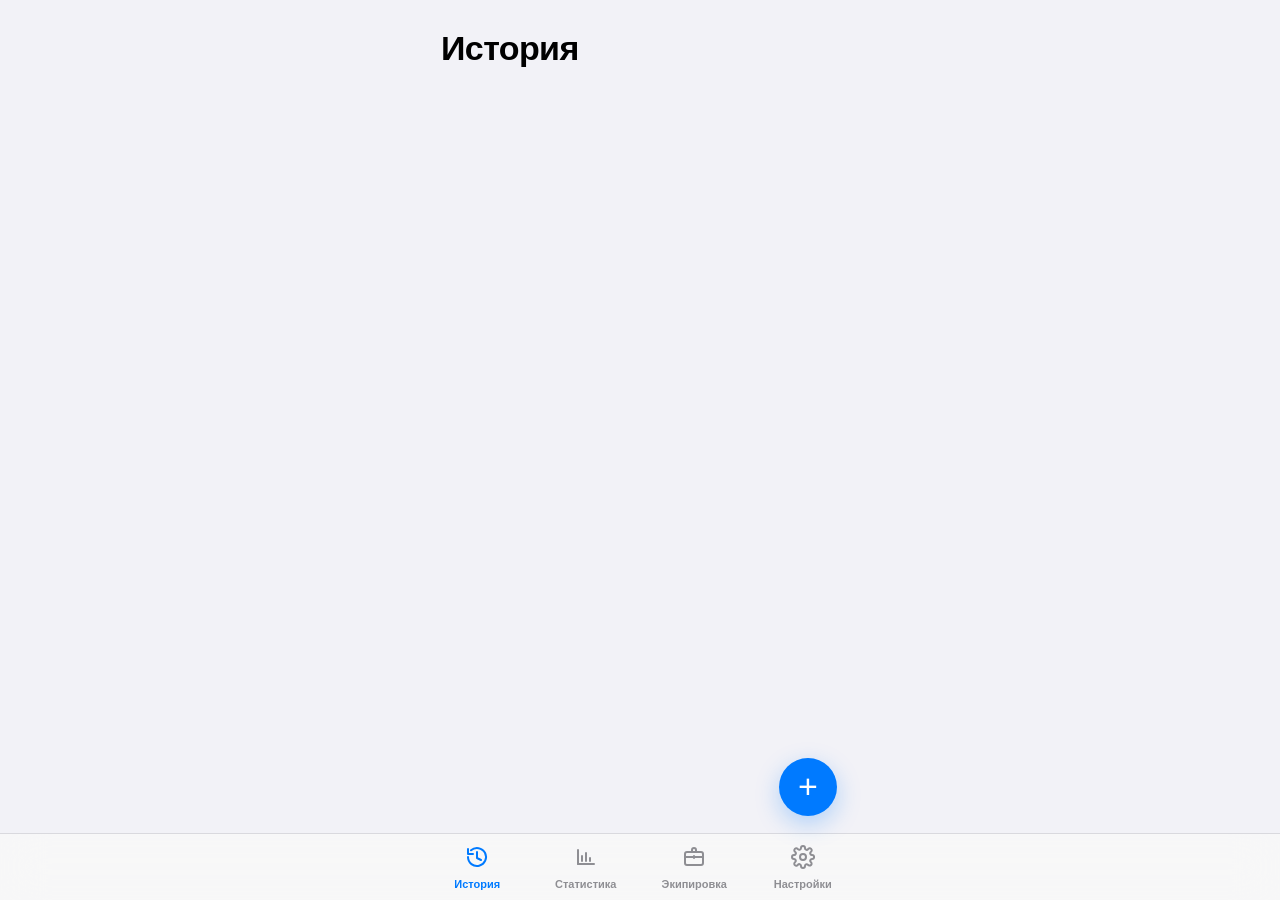
==== commit b39b03f8: "refactor: split index into css and js bundles" ====
--- a/index.html
+++ b/index.html
@@ -20,379 +20,7 @@
   <meta name="apple-mobile-web-app-capable" content="yes" />
   <meta name="apple-mobile-web-app-title" content="Журнал лучника" />
   <meta name="apple-mobile-web-app-status-bar-style" content="black-translucent" />
-  <style>
-    :root{
-      --bg:#f2f2f7; --card:#fff; --text:#000; --muted:#8e8e93; --line:#d9d9de;
-      --accent:#ff3b30; --blue:#007aff; --chip:#eeeeef; --chip-active:#ffe3e2;
-      --active-row:rgba(255,59,48,.055); --shadow:0 1px 0 rgba(0,0,0,.04);
-      --safe-bottom: env(safe-area-inset-bottom, 0px); --field:#f2f2f7;
-    }
-    [data-theme="dark"]{
-      --bg:#000; --card:#1c1c1e; --text:#fff; --muted:#8e8e93; --line:#38383a;
-      --accent:#ff453a; --blue:#0a84ff; --chip:#2c2c2e; --chip-active:#3a2423;
-      --active-row:rgba(255,69,58,.12); --shadow:none; --field:#2c2c2e;
-    }
-    *{box-sizing:border-box;-webkit-tap-highlight-color:transparent}
-    body{margin:0;background:var(--bg);color:var(--text);font-family:-apple-system,BlinkMacSystemFont,"SF Pro Text","SF Pro Display",Inter,Arial,sans-serif;font-size:17px;font-weight:400;}
-    .app{max-width:430px;margin:0 auto;min-height:100vh;padding:10px 16px calc(320px + var(--safe-bottom));}
-    .nav{height:48px;display:flex;align-items:center;justify-content:space-between;margin-bottom:6px;}
-    .nav-btn{width:42px;height:42px;border:0;border-radius:50%;background:transparent;color:var(--blue);font-size:28px;line-height:1;display:grid;place-items:center;cursor:pointer;}
-    .gear svg{width:24px;height:24px;display:block;stroke:currentColor;stroke-width:2;fill:none;stroke-linecap:round;stroke-linejoin:round}
-    .title{text-align:center;font-weight:700;font-size:17px;line-height:22px;}
-    .subtitle{text-align:center;color:var(--muted);font-size:14px;margin-top:2px;font-weight:500;}
-    .summary{margin:14px 0 18px;text-align:center;}
-    .summary .total{font-size:44px;line-height:48px;font-weight:700;letter-spacing:-1.1px;}
-    .summary .denom{color:var(--muted);font-weight:600;}
-    .summary .meta{color:var(--muted);font-size:15px;margin-top:4px;}.note-card{margin:0 0 18px;background:var(--card);border-radius:16px;box-shadow:var(--shadow);cursor:pointer;overflow:hidden}
-    .note-row{min-height:54px;display:grid;grid-template-columns:1fr auto;align-items:center;gap:12px;padding:0 14px 0 16px}
-    .note-title{font-size:17px;color:var(--text)}
-    .note-value{display:flex;align-items:center;gap:8px;min-width:0;color:var(--muted);font-size:15px}
-    .note-preview{max-width:170px;white-space:nowrap;overflow:hidden;text-overflow:ellipsis}
-    .note-chevron{color:var(--muted);font-size:22px;font-weight:400}
-    .note-screen{position:fixed;inset:0;background:var(--bg);z-index:55;transform:translateX(100%);transition:transform .25s ease;overflow:auto;padding:10px 16px calc(28px + var(--safe-bottom))}
-    .note-screen.open{transform:translateX(0)}
-    .note-editor{max-width:430px;margin:10px auto 0}
-    .note-textarea{width:100%;min-height:calc(100vh - 92px - var(--safe-bottom));border:0;outline:0;resize:none;background:transparent;color:var(--text);font:inherit;font-size:19px;line-height:28px;padding:10px 0}
-    .note-textarea::placeholder{color:var(--muted)}
-    .section-title{font-size:13px;letter-spacing:.01em;text-transform:uppercase;color:var(--muted);margin:22px 16px 8px;font-weight:400;}
-    .group{background:var(--card);border-radius:16px;overflow:hidden;box-shadow:var(--shadow);}
-    .row{min-height:54px;display:grid;grid-template-columns:76px 1fr 48px;align-items:center;padding:0 14px 0 16px;position:relative;transition:background .18s ease;}.series-comment{display:grid;grid-template-columns:76px 1fr;padding:0 16px 10px 16px;background:var(--card);position:relative;color:var(--muted);font-size:15px;line-height:20px;cursor:pointer}.series-comment::after{content:"";position:absolute;left:16px;right:0;bottom:0;height:1px;background:var(--line);transform:scaleY(.5);transform-origin:bottom}.series-comment-text{white-space:nowrap;overflow:hidden;text-overflow:ellipsis}.series-comment-empty{color:var(--muted);opacity:.72}
-    .row:not(:last-child)::after,.setting-row:not(:last-child)::after{content:"";position:absolute;left:16px;right:0;bottom:0;height:1px;background:var(--line);transform:scaleY(.5);transform-origin:bottom;}
-    .row.active{background:var(--active-row)}
-    .row-label{font-size:17px;font-weight:400;color:var(--muted);}
-    .arrows{display:flex;justify-content:center;gap:8px;}
-    .shot{width:38px;height:38px;border-radius:19px;background:var(--chip);display:grid;place-items:center;font-size:17px;font-weight:500;color:var(--text);border:1px solid transparent;cursor:pointer;transition:background .16s ease,color .16s ease,border-color .16s ease,transform .08s ease;}
-    .shot:active{transform:scale(.96)} .shot.empty{color:var(--muted);font-weight:400}.shot.active{transform:scale(1.04);box-shadow:0 0 0 2px rgba(10,132,255,.28),0 4px 12px rgba(10,132,255,.12);}
-    .score{text-align:right;color:var(--muted);font-size:17px;font-weight:400}.score.done{color:var(--text)}.row.active .score.done{font-weight:600}
-    .round-result{padding:10px 16px 2px;color:var(--muted);font-size:15px;line-height:22px;display:flex;justify-content:space-between;gap:12px}.round-result b{color:var(--text);font-size:17px;font-weight:500}.round-result.active-round b{font-weight:600}
-    .assistant{position:fixed;left:0;right:0;bottom:0;background:rgba(242,242,247,.9);backdrop-filter:blur(22px);-webkit-backdrop-filter:blur(22px);border-top:1px solid var(--line);padding:10px 12px calc(10px + var(--safe-bottom));z-index:20}.assistant.hidden{display:none}[data-theme="dark"] .assistant{background:rgba(28,28,30,.88)}
-    .keyboard{max-width:430px;margin:0 auto;display:grid;grid-template-columns:repeat(4,1fr);gap:8px}.key{height:48px;border:0;border-radius:14px;background:var(--card);color:var(--text);font-size:19px;font-weight:700;box-shadow:0 1px 0 rgba(0,0,0,.08);cursor:pointer;transition:transform .08s ease,filter .12s ease}.key:active{transform:scale(.97);filter:brightness(.96)}.key.yellow{background:#ffd60a;color:#111}.key.red{background:#ff3b30;color:#fff}.key.blue{background:#0a84ff;color:#fff}.key.black{background:#111;color:#fff}.key.white{background:#fff;color:#111;border:1px solid rgba(0,0,0,.12)}.key.done{grid-column:span 4;color:var(--blue);font-weight:700;background:var(--card)}
-    .settings-screen{position:fixed;inset:0;background:var(--bg);z-index:40;transform:translateX(100%);transition:transform .25s ease;overflow:auto;padding:10px 16px calc(28px + var(--safe-bottom));}.settings-screen.open{transform:translateX(0)}
-    .settings-nav{max-width:430px;margin:0 auto;height:48px;display:flex;align-items:center;justify-content:space-between}.settings-nav .title{position:absolute;left:50%;transform:translateX(-50%)}.settings-content{max-width:430px;margin:0 auto}.setting-row{min-height:52px;display:grid;grid-template-columns:1fr auto;align-items:center;gap:14px;padding:0 16px;position:relative}.setting-label{font-size:17px}.setting-value{color:var(--muted);font-size:17px;display:flex;align-items:center;gap:8px}.text-input,.date-input{border:0;background:transparent;color:var(--muted);font:inherit;text-align:right;outline:0;max-width:210px}.text-input::placeholder{color:var(--muted)}.date-input{appearance:none;-webkit-appearance:none}.segmented{display:flex;background:var(--field);border-radius:9px;padding:2px;gap:2px}.segmented button{border:0;background:transparent;color:var(--text);font:inherit;font-size:15px;min-width:54px;height:30px;border-radius:7px;cursor:pointer}.segmented button.active{background:var(--card);box-shadow:0 1px 3px rgba(0,0,0,.12)}
-    .switch{width:52px;height:32px;border-radius:999px;background:#c7c7cc;padding:2px;cursor:pointer}.switch::before{content:"";display:block;width:28px;height:28px;border-radius:50%;background:#fff;box-shadow:0 2px 6px rgba(0,0,0,.24);transition:.2s}.switch.on{background:#34c759}.switch.on::before{transform:translateX(20px)}
-    .shot.yellow{background:#ffd60a;color:#111}
-    .shot.red{background:#ff3b30;color:#fff}
-    .shot.blue{background:#0a84ff;color:#fff}
-    .shot.black{background:#111;color:#fff}
-    .shot.white{background:#fff;color:#111;border-color:rgba(0,0,0,.12)}
-  
-    .screen{display:none}
-    .screen.active{display:block}
-    .root-app{max-width:430px;margin:0 auto;min-height:100vh;padding:10px 16px calc(96px + var(--safe-bottom));}
-    .large-title{font-size:34px;line-height:40px;font-weight:700;letter-spacing:-.6px;margin:18px 0 16px;}
-    .empty-state{margin:34px 16px;color:var(--muted);font-size:17px;line-height:24px;text-align:center}
-    .history-item{min-height:78px;display:grid;grid-template-columns:1fr auto;align-items:center;gap:12px;padding:12px 16px;position:relative;cursor:pointer}
-    .history-item:not(:last-child)::after{content:"";position:absolute;left:16px;right:0;bottom:0;height:1px;background:var(--line);transform:scaleY(.5);transform-origin:bottom}
-    .history-main{font-size:17px;font-weight:500;line-height:22px;display:flex;align-items:center;gap:7px}
-    .history-sub{color:var(--muted);font-size:14px;line-height:19px;margin-top:2px}
-    .history-score{font-size:21px;font-weight:700;color:var(--text);letter-spacing:-.2px;white-space:nowrap}
-    .history-score .max{color:var(--muted);font-weight:500}
-    .history-meta{color:var(--muted);font-size:14px;line-height:19px;margin-top:3px;display:flex;align-items:center;gap:6px;flex-wrap:wrap}
-    .competition-badge{display:inline-flex;align-items:center;color:var(--blue)}
-    .competition-badge svg{width:19px;height:19px;fill:currentColor;display:block}
-    .history-month{margin-top:22px}
-    .history-month:first-child{margin-top:0}
-    .month-title{font-size:13px;letter-spacing:.01em;text-transform:uppercase;color:var(--muted);margin:0 16px 8px;font-weight:400}
-    .month-result{padding:10px 16px 2px;color:var(--muted);font-size:15px;line-height:22px;display:flex;justify-content:space-between;gap:12px}
-    .month-result b{color:var(--text);font-size:17px;font-weight:500}
-    .chevron{color:var(--muted);font-size:22px;font-weight:400;margin-left:8px}
-    .tabbar{position:fixed;left:0;right:0;bottom:0;z-index:30;background:rgba(248,248,248,.86);backdrop-filter:blur(22px);-webkit-backdrop-filter:blur(22px);border-top:1px solid var(--line);padding:6px 8px calc(6px + var(--safe-bottom))}
-    [data-theme="dark"] .tabbar{background:rgba(28,28,30,.88)}
-    .tabs{max-width:430px;margin:0 auto;display:grid;grid-template-columns:repeat(3,1fr);gap:4px}
-    .tab{height:54px;border:0;background:transparent;color:var(--muted);font:inherit;font-size:11px;font-weight:600;display:grid;place-items:center;gap:2px;cursor:pointer}
-    .tab svg{width:24px;height:24px;stroke:currentColor;stroke-width:2;fill:none;stroke-linecap:round;stroke-linejoin:round}
-    .tab.active{color:var(--blue)}
-    .fab{position:fixed;right:max(18px,calc((100vw - 430px)/2 + 18px));bottom:calc(84px + var(--safe-bottom));z-index:31;width:58px;height:58px;border:0;border-radius:50%;background:var(--blue);color:#fff;font-size:34px;line-height:58px;display:flex;align-items:center;justify-content:center;padding:0 0 3px;box-shadow:0 8px 24px rgba(0,122,255,.28);cursor:pointer}
-    .fab:active{transform:scale(.96)}
-    .create-screen{position:fixed;inset:0;background:var(--bg);z-index:50;transform:translateY(100%);transition:transform .25s ease;overflow:auto;padding:10px 16px calc(28px + var(--safe-bottom))}
-    .create-screen.open{transform:translateY(0)}
-    .primary-btn{width:100%;height:52px;border:0;border-radius:14px;background:var(--blue);color:#fff;font:inherit;font-size:17px;font-weight:700;margin-top:22px;cursor:pointer}
-    .primary-btn:active{transform:scale(.99)}
-    .session-mode .tabbar,.session-mode .fab{display:none}
-    .root-mode .assistant{display:none}
-    .root-mode:not(.history-tab) .fab{display:none}
-
-  
-    .row.has-comment::after{display:none !important}
-    .series-comment{
-      display:block !important;
-      padding:0 16px 12px 16px !important;
-      margin-top:-2px;
-      background:var(--card);
-      color:var(--muted);
-      font-size:15px;
-      line-height:20px;
-      cursor:pointer;
-      text-align:left !important;
-      position:relative;
-      z-index:2;
-    }
-    .series-comment::after{display:none !important}
-    .series-comment-text{
-      display:block;
-      white-space:nowrap;
-      overflow:hidden;
-      text-overflow:ellipsis;
-      text-align:left !important;
-      padding-left:0 !important;
-      margin-left:0 !important;
-    }
-    .series-comment-empty{color:var(--muted);opacity:.72}
-
-  
-    .series-comment{
-      display:block !important;
-      padding:0 16px 12px 16px !important;
-      margin-top:-2px;
-      background:var(--card);
-      position:relative;
-      z-index:2;
-      text-align:left !important;
-    }
-    .series-comment::after{display:none !important}
-    .series-comment-input{
-      display:block;
-      width:100%;
-      min-height:20px;
-      border:0;
-      outline:0;
-      background:transparent;
-      color:var(--muted);
-      font:inherit;
-      font-size:15px;
-      line-height:20px;
-      padding:0;
-      margin:0;
-      text-align:left;
-      resize:none;
-      overflow:hidden;
-      white-space:pre-wrap;
-      -webkit-appearance:none;
-      appearance:none;
-    }
-    .series-comment-input::placeholder{color:var(--muted);opacity:.72}
-    .series-clear{
-      display:block;
-      padding:0 16px 12px 16px;
-      margin-top:-2px;
-      background:var(--card);
-      color:#ff3b30;
-      font-size:15px;
-      line-height:20px;
-      cursor:pointer;
-      text-align:left;
-      position:relative;
-      z-index:2;
-    }
-    [data-theme="dark"] .series-clear{color:#ff453a}
-
-  
-    .segmented button.disabled{opacity:.38}
-    .setting-row.with-helper{min-height:64px;grid-template-rows:auto auto;padding-top:9px;padding-bottom:8px}
-    .setting-row.with-helper .setting-label{align-self:start;padding-top:7px}
-    .setting-row.with-helper .segmented{align-self:start}
-    .setting-helper{grid-column:1 / -1;color:var(--muted);font-size:12px;line-height:16px;margin-top:5px;padding-left:0}
-
-
-    .stats-segmented{
-      display:flex;
-      background:#d9d9df;
-      border:0;
-      border-radius:18px;
-      padding:3px;
-      gap:0;
-      margin:0 0 18px;
-      overflow:hidden;
-      box-shadow:inset 0 0 0 1px rgba(0,0,0,.03);
-    }
-    [data-theme="dark"] .stats-segmented{background:#2c2c2e;box-shadow:inset 0 0 0 1px rgba(255,255,255,.04)}
-    .stats-segmented button{
-      flex:1;
-      height:34px;
-      border:0;
-      border-radius:15px;
-      background:transparent;
-      color:var(--text);
-      font:inherit;
-      font-size:15px;
-      font-weight:600;
-      cursor:pointer;
-      white-space:nowrap;
-      transition:background .16s ease, box-shadow .16s ease, color .16s ease;
-    }
-    .stats-segmented button.active{
-      background:var(--card);
-      color:var(--text);
-      box-shadow:0 1px 3px rgba(0,0,0,.14);
-    }
-    [data-theme="dark"] .stats-segmented button.active{box-shadow:0 1px 3px rgba(0,0,0,.34)}
-    .stats-card{background:var(--card);border-radius:18px;box-shadow:var(--shadow);padding:16px;margin:0 0 14px;overflow:hidden}
-    .stats-card-title{font-size:13px;text-transform:uppercase;letter-spacing:.01em;color:var(--muted);margin-bottom:7px}
-    .stats-hero{display:flex;align-items:flex-end;justify-content:space-between;gap:12px;margin-bottom:12px}
-    .stats-hero-value{font-size:34px;line-height:38px;font-weight:700;letter-spacing:-.6px}
-    .stats-hero-sub{font-size:14px;line-height:19px;color:var(--muted);text-align:right}
-    .stats-chart{width:100%;height:210px;display:block;margin-top:4px}
-    .stats-chart text{font-family:-apple-system,BlinkMacSystemFont,"SF Pro Text",Arial,sans-serif;fill:var(--muted);font-size:11px}
-    .stats-empty{padding:24px 10px;color:var(--muted);font-size:16px;line-height:23px;text-align:center}
-    .stats-grid{display:grid;grid-template-columns:1fr 1fr;gap:12px;margin-bottom:14px}
-    .mini-card{background:var(--card);border-radius:18px;box-shadow:var(--shadow);padding:14px;min-height:96px}
-    .mini-label{color:var(--muted);font-size:13px;line-height:18px;margin-bottom:5px}
-    .mini-value{font-size:25px;line-height:30px;font-weight:700;letter-spacing:-.3px}
-    .mini-note{color:var(--muted);font-size:13px;line-height:18px;margin-top:4px}
-    .stats-list-row{display:grid;grid-template-columns:1fr auto;gap:10px;align-items:center;min-height:44px;position:relative;padding:8px 0}
-    .stats-list-row:not(:last-child)::after{content:"";position:absolute;left:0;right:-16px;bottom:0;height:1px;background:var(--line);transform:scaleY(.5);transform-origin:bottom}
-    .stats-list-main{font-size:16px;line-height:21px}
-    .stats-list-sub{color:var(--muted);font-size:13px;line-height:18px;margin-top:1px}
-    .stats-list-value{font-size:17px;font-weight:600;white-space:nowrap}
-    .spark-bars{height:76px;display:flex;align-items:flex-end;gap:4px;margin-top:12px}
-    .spark-bar{flex:1;min-width:5px;border-radius:5px 5px 2px 2px;background:var(--blue);opacity:.82}
-
-
-    .tabs{grid-template-columns:repeat(4,1fr)}
-    .equipment-hero{background:var(--card);border-radius:20px;box-shadow:var(--shadow);padding:18px 16px;margin:0 0 18px;cursor:pointer;position:relative;overflow:hidden}
-    .equipment-hero::after{content:'›';position:absolute;right:16px;top:50%;transform:translateY(-50%);color:var(--muted);font-size:28px;font-weight:400}
-    .equipment-kicker{color:var(--muted);font-size:13px;text-transform:uppercase;letter-spacing:.01em;margin-bottom:7px}
-    .equipment-title{font-size:26px;line-height:31px;font-weight:700;letter-spacing:-.4px;padding-right:26px}
-    .equipment-sub{color:var(--muted);font-size:15px;line-height:21px;margin-top:4px;padding-right:26px}
-    .equipment-pill-row{display:flex;gap:8px;flex-wrap:wrap;margin-top:13px;padding-right:26px}
-    .equipment-pill{background:var(--field);border-radius:999px;padding:6px 10px;color:var(--text);font-size:13px;font-weight:600}
-    .equipment-row{min-height:58px;display:grid;grid-template-columns:1fr auto;align-items:center;gap:12px;padding:10px 16px;position:relative;cursor:pointer}
-    .equipment-row:not(:last-child)::after{content:"";position:absolute;left:16px;right:0;bottom:0;height:1px;background:var(--line);transform:scaleY(.5);transform-origin:bottom}
-    .equipment-row-main{font-size:17px;line-height:22px}
-    .equipment-row-sub{color:var(--muted);font-size:14px;line-height:19px;margin-top:1px}
-    .equipment-row-value{color:var(--muted);font-size:16px;display:flex;align-items:center;gap:7px;white-space:nowrap;max-width:170px;overflow:hidden;text-overflow:ellipsis}
-    .equipment-chev{color:var(--muted);font-size:22px;font-weight:400}
-    .equipment-screen{position:fixed;inset:0;background:var(--bg);z-index:45;transform:translateX(100%);transition:transform .25s ease;overflow:auto;padding:10px 16px calc(28px + var(--safe-bottom))}
-    .equipment-screen.open{transform:translateX(0)}
-    .equipment-content{max-width:430px;margin:0 auto}
-    .equipment-detail-head{margin:14px 0 18px;text-align:center}
-    .equipment-detail-title{font-size:34px;line-height:40px;font-weight:700;letter-spacing:-.7px}
-    .equipment-detail-sub{color:var(--muted);font-size:15px;line-height:21px;margin-top:3px}
-
-    .equipment-form-input{width:100%;border:0;outline:0;background:transparent;color:var(--text);font:inherit;font-size:17px;text-align:right;min-width:120px}
-    .equipment-form-input::placeholder{color:var(--muted)}
-    .equipment-select-row{min-height:54px;display:grid;grid-template-columns:1fr auto;align-items:center;gap:12px;padding:0 16px;position:relative;cursor:pointer}
-    .equipment-select-row:not(:last-child)::after{content:"";position:absolute;left:16px;right:0;bottom:0;height:1px;background:var(--line);transform:scaleY(.5);transform-origin:bottom}
-    .equipment-select-row.selected .equipment-row-main{color:var(--blue);font-weight:600}
-    .equipment-check{color:var(--blue);font-size:20px;font-weight:700}
-    .danger-text{color:#ff3b30}[data-theme="dark"] .danger-text{color:#ff453a}
-    .value-row{min-height:52px;display:grid;grid-template-columns:1fr auto;align-items:center;gap:12px;padding:0 16px;position:relative}
-    .value-row:not(:last-child)::after{content:"";position:absolute;left:16px;right:0;bottom:0;height:1px;background:var(--line);transform:scaleY(.5);transform-origin:bottom}
-    .value-label{font-size:17px}.value-text{color:var(--muted);font-size:16px;text-align:right;max-width:210px;white-space:nowrap;overflow:hidden;text-overflow:ellipsis}
-
-
-    .equipment-root-nav{display:flex;align-items:center;justify-content:space-between;margin:18px 0 12px}
-    .equipment-root-nav .large-title{margin:0}
-    .equipment-add-btn{width:42px;height:42px;border:0;border-radius:50%;background:transparent;color:var(--blue);font-size:34px;line-height:38px;display:grid;place-items:center;cursor:pointer;padding:0 0 4px}
-    .equipment-tabs{display:flex;background:var(--field);border-radius:10px;padding:2px;gap:2px;margin:0 0 18px}
-    .equipment-tabs button{flex:1;border:0;background:transparent;color:var(--text);font:inherit;font-size:15px;height:32px;border-radius:8px;cursor:pointer}
-    .equipment-tabs button.active{background:var(--card);box-shadow:0 1px 3px rgba(0,0,0,.12)}
-    .arrow-card{min-height:82px;display:grid;grid-template-columns:1fr auto;align-items:center;gap:12px;padding:13px 16px;position:relative;cursor:pointer}
-    .arrow-card:not(:last-child)::after{content:"";position:absolute;left:16px;right:0;bottom:0;height:1px;background:var(--line);transform:scaleY(.5);transform-origin:bottom}
-    .arrow-card-title{font-size:17px;font-weight:600;line-height:22px}
-    .arrow-card-sub{color:var(--muted);font-size:14px;line-height:19px;margin-top:3px}
-    .arrow-card-count{font-size:22px;font-weight:700;color:var(--text);white-space:nowrap}
-    .arrow-card-count span{color:var(--muted);font-size:14px;font-weight:500;margin-left:2px}
-    .arrow-form-row{min-height:52px;display:block;position:relative;padding:0 16px;background:var(--card)}
-    .arrow-form-row:not(:last-child)::after{content:"";position:absolute;left:16px;right:0;bottom:0;height:1px;background:var(--line);transform:scaleY(.5);transform-origin:bottom}
-    .arrow-form-input{width:100%;height:52px;border:0;outline:0;background:transparent;color:var(--text);font:inherit;font-size:17px;padding:0;text-align:left;-webkit-appearance:none;appearance:none}
-    .arrow-form-input::placeholder{color:var(--muted)}
-    .equipment-empty{margin:34px 16px;color:var(--muted);font-size:17px;line-height:24px;text-align:center}
-    .equipment-delete-row{width:100%;min-height:52px;display:flex;align-items:center;padding:0 16px;color:#ff3b30;cursor:pointer;font-size:17px;border:0;background:transparent;text-align:left;font-family:inherit}
-    .delete-group{margin-top:24px}
-    [data-theme="dark"] .equipment-delete-row{color:#ff453a}
-
-
-
-    /* Equipment arrows v5 refinements */
-    .equipment-tabs{
-      display:flex;
-      background:transparent;
-      border:1px solid var(--blue);
-      border-radius:10px;
-      padding:1px;
-      gap:0;
-      margin:0 0 18px;
-      overflow:hidden;
-    }
-    .equipment-tabs button{
-      flex:1;
-      border:0;
-      background:transparent;
-      color:var(--blue);
-      font:inherit;
-      font-size:15px;
-      font-weight:600;
-      height:32px;
-      border-radius:8px;
-      cursor:pointer;
-    }
-    .equipment-tabs button.active{
-      background:var(--blue);
-      color:#fff;
-      box-shadow:none;
-    }
-    .arrow-card{grid-template-columns:1fr 22px;min-height:76px}
-    .arrow-card-chevron{color:var(--muted);font-size:22px;font-weight:400;text-align:right}
-    .arrow-form-row{
-      min-height:52px;
-      display:grid;
-      grid-template-columns:minmax(118px,42%) 1fr;
-      align-items:center;
-      gap:12px;
-      position:relative;
-      padding:0 16px;
-      background:var(--card);
-    }
-    .arrow-form-label{font-size:17px;color:var(--text);line-height:22px;white-space:nowrap;overflow:hidden;text-overflow:ellipsis}
-    .arrow-form-input{height:52px;text-align:right;color:var(--text);min-width:0}
-    .arrow-form-input::placeholder{color:var(--muted)}
-
-
-    /* Equipment arrows v6 — iOS Calendar-like segmented control */
-    .equipment-tabs{
-      display:flex !important;
-      background:#d9d9df !important;
-      border:0 !important;
-      border-radius:18px !important;
-      padding:3px !important;
-      gap:0 !important;
-      margin:0 0 18px !important;
-      overflow:hidden !important;
-      box-shadow:inset 0 0 0 1px rgba(0,0,0,.03) !important;
-    }
-    [data-theme="dark"] .equipment-tabs{background:#2c2c2e !important;box-shadow:inset 0 0 0 1px rgba(255,255,255,.04) !important}
-    .equipment-tabs button{
-      flex:1 !important;
-      height:34px !important;
-      border:0 !important;
-      border-radius:15px !important;
-      background:transparent !important;
-      color:var(--text) !important;
-      font:inherit !important;
-      font-size:16px !important;
-      font-weight:600 !important;
-      cursor:pointer !important;
-      transition:background .16s ease, box-shadow .16s ease, color .16s ease !important;
-    }
-    .equipment-tabs button.active{
-      background:var(--card) !important;
-      color:var(--text) !important;
-      box-shadow:0 1px 3px rgba(0,0,0,.14) !important;
-    }
-    [data-theme="dark"] .equipment-tabs button.active{box-shadow:0 1px 3px rgba(0,0,0,.34) !important}
-    .arrow-form-input::placeholder{color:transparent !important}
-
-
-    .bow-add-group{margin-top:12px}.add-block-row{min-height:58px;display:flex;align-items:center;gap:14px;padding:0 16px;background:var(--card);border:0;width:100%;font:inherit;color:var(--text);cursor:pointer;text-align:left}
-    .add-block-row:not(:last-child){position:relative}
-    .add-block-row:not(:last-child)::after{content:"";position:absolute;left:16px;right:0;bottom:0;height:1px;background:var(--line);transform:scaleY(.5);transform-origin:bottom}
-    .add-circle{width:28px;height:28px;border-radius:50%;background:#34c759;color:#fff;display:grid;place-items:center;font-size:25px;line-height:25px;font-weight:500;flex:0 0 28px;padding-bottom:2px}
-    .bow-component-head{min-height:52px;display:grid;grid-template-columns:1fr auto;align-items:center;gap:12px;padding:0 16px;background:var(--card);position:relative}
-    .bow-component-title{font-size:17px;font-weight:500}
-    .bow-component-collapse{border:0;background:transparent;color:var(--muted);font:inherit;font-size:22px;cursor:pointer;padding:0 0 2px}
-
-</style>
+  <link rel="stylesheet" href="./css/app.css" />
 </head>
 <body class="root-mode history-tab">
   <section class="screen active" id="historyScreen">
@@ -860,7 +488,6 @@
 function autosizeAllSeriesComments(){
   document.querySelectorAll('.series-comment-input').forEach(autosizeSeriesCommentInput);
 }
-
 
 
 function formatMonth(d){const text=new Date(d+'T12:00:00').toLocaleDateString('ru-RU',{month:'long',year:'numeric'});return text.charAt(0).toUpperCase()+text.slice(1)}
@@ -1045,658 +672,4 @@
   root.innerHTML=`
     <section class="stats-card">
       <div class="stats-card-title">Средний результат · ${chartMode}</div>
-      <div class="stats-hero"><div><div class="stats-hero-value">${avg.toFixed(1)}</div><div class="mini-note">${items.length} ${pluralSession(items.length)} · ${totalArrows} стрел</div></div><div class="stats-hero-sub">Тренд<br><b style="color:var(--text);font-size:18px">${delta>=0?'+':''}${delta.toFixed(1)}</b></div></div>
-      ${renderAverageChart(items)}
-    </section>
-    <div class="stats-grid">
-      <section class="mini-card"><div class="mini-label">Лучшая сессия</div><div class="mini-value">${best.stats.avg.toFixed(1)}</div><div class="mini-note">${formatShortDate(best.session.date)} · ${best.stats.total.score}/${best.session.shots*10}</div></section>
-      <section class="mini-card"><div class="mini-label">X / 10 / 9</div><div class="mini-value">${tens} / ${nines}</div><div class="mini-note">десятки и девятки за период</div></section>
-    </div>
-    <section class="stats-card">
-      <div class="stats-card-title">Стабильность серий</div>
-      <div class="stats-hero"><div><div class="stats-hero-value">${stabilityAvg.toFixed(1)}</div><div class="mini-note">средний разброс между лучшей и худшей серией</div></div></div>
-      ${renderStabilitySpark(items)}
-    </section>
-    <section class="stats-card">
-      <div class="stats-card-title">Дополнительный анализ</div>
-      ${sixty.length?`<div class="stats-list-row"><div><div class="stats-list-main">Первая vs вторая половина</div><div class="stats-list-sub">показывает усталость или разогрев</div></div><div class="stats-list-value">${firstHalf.toFixed(1)} → ${secondHalf.toFixed(1)}</div></div>`:''}
-      ${(compAvg!==null||trainAvg!==null)?`<div class="stats-list-row"><div><div class="stats-list-main">Тренировки / соревнования</div><div class="stats-list-sub">сравнение среднего балла</div></div><div class="stats-list-value">${trainAvg!==null?trainAvg.toFixed(1):'—'} / ${compAvg!==null?compAvg.toFixed(1):'—'}</div></div>`:''}
-      <div class="stats-list-row"><div><div class="stats-list-main">Лучший результат</div><div class="stats-list-sub">${formatShortDate(best.session.date)} · ${best.session.distance} м</div></div><div class="stats-list-value">${best.stats.total.score}/${best.session.shots*10}</div></div>
-    </section>`;
-}
-
-
-
-const equipment={
-  bowKits:[{id:'kit1',name:'Bumblebee',status:'active',class:'Barebow',length:'70″',riserId:'riser1',limbsId:'limbs1',stringId:'string1',plungerId:'plunger1',restId:'rest1',slingId:'sling1',weightIds:['w1','w2','w3'],arrowSetId:'arrows1',settings:{braceHeight:'235 мм',nockingPoint:'+8 мм',tillerTop:'—',tillerBottom:'—',centerShot:'—',plungerSpring:'soft',plungerClicks:'0 от минимума'}}],
-  arrowSets:[{id:'arrows1',name:'Winning Bees',shaftId:'shaft1',insertId:'insert1',pointId:'point1',pinId:'pin1',nockId:'nock1',fletchingId:'fletching1',details:'Victory V-Force 600 · 31″ · 125 gr'}],
-  risers:[{id:'riser1',name:'WIAWIS Meta LX',brand:'WIAWIS',model:'Meta LX',details:'25″ · 1260 г'}],
-  limbs:[{id:'limbs1',name:'Akusta Obsidian',brand:'Akusta',model:'Obsidian',details:'34# · фактически 36.5# · 470 г'}],
-  strings:[{id:'string1',name:'BCY 8125',brand:'BCY',model:'8125',details:'Flo. Yellow'}],
-  plungers:[{id:'plunger1',name:'Avalon Tec MAXX Micro Click',brand:'Avalon',model:'Tec MAXX Micro Click',details:'25 г · soft · 0 кликов'}],
-  rests:[{id:'rest1',name:'Zniper Arrow Rest RFD',brand:'Zniper',model:'Arrow Rest RFD',details:'53 г'}],
-  slings:[{id:'sling1',name:'ACCMOS wrist sling',brand:'ACCMOS',model:'wrist sling',details:'77 г'}],
-  weights:[{id:'w1',name:'TenYards front middle',details:'riser weight · 326 г'},{id:'w2',name:'TenYards front lower',details:'riser weight · 553 г'},{id:'w3',name:'ACCMOS back middle',details:'planned damper'}],
-  shafts:[{id:'shaft1',name:'Victory V-Force',details:'spine 600 · 31″ · ID 0.245 · OD 0.287'}],
-  inserts:[{id:'insert1',name:'Victory VFORCE RPS',details:'22 gr'}],
-  points:[{id:'point1',name:'Saunders Field Points',details:'125 gr'}],
-  pins:[{id:'pin1',name:'Victory VFORCE',details:'11 gr'}],
-  nocks:[{id:'nock1',name:'Easton Pin Nocks Large Groove',details:'pin nock'}],
-  fletchings:[{id:'fletching1',name:'Feather Shield',details:'3 × 4″ · feather · shield'}]
-};
-const bowComponentTypes=['risers','limbs','strings','plungers','rests','slings','weights'];
-const arrowComponentTypes=['shafts','inserts','points','pins','nocks','fletchings'];
-const equipmentTitles={
-  bowKits:'Комплекты лука',arrowSets:'Комплекты стрел',
-  risers:'Райзеры',limbs:'Плечи',strings:'Тетивы',plungers:'Плунжеры',rests:'Полочки',slings:'Слинги',weights:'Стабилизаторы / грузы',
-  shafts:'Шафты',inserts:'Инсерты',points:'Поинты',pins:'Пины',nocks:'Ноки',fletchings:'Оперение'
-};
-const bowKitFieldTypes={riserId:'risers',limbsId:'limbs',stringId:'strings',plungerId:'plungers',restId:'rests',slingId:'slings',arrowSetId:'arrowSets'};
-const bowKitFieldLabels={riserId:'Райзер',limbsId:'Плечи',stringId:'Тетива',plungerId:'Плунжер',restId:'Полочка',slingId:'Слинг',arrowSetId:'Комплект стрел'};
-const arrowSetFieldTypes={shaftId:'shafts',insertId:'inserts',pointId:'points',pinId:'pins',nockId:'nocks',fletchingId:'fletchings'};
-const arrowSetFieldLabels={shaftId:'Шафт',insertId:'Инсерт',pointId:'Поинт',pinId:'Пин',nockId:'Нок',fletchingId:'Оперение'};
-let equipmentMode={kind:'home'};
-let equipmentReturnAction='home';
-function escapeHtml(value){return String(value??'').replace(/&/g,'&amp;').replace(/</g,'&lt;').replace(/>/g,'&gt;').replace(/"/g,'&quot;').replace(/'/g,'&#39;')}
-function uid(prefix){return prefix+Date.now().toString(36)+Math.random().toString(36).slice(2,6)}
-function eqFind(type,id){return (equipment[type]||[]).find(x=>x.id===id)||{};}
-function eqName(type,id){return eqFind(type,id).name||'Не выбрано';}
-function equipmentRow(title,subtitle,value,action){return `<div class="equipment-row" ${action?`data-eq-action="${action}"`:''}><div><div class="equipment-row-main">${escapeHtml(title)}</div>${subtitle?`<div class="equipment-row-sub">${escapeHtml(subtitle)}</div>`:''}</div><div class="equipment-row-value">${escapeHtml(value||'')}<span class="equipment-chev">›</span></div></div>`}
-function valueRow(label,value,action){return `<div class="value-row" ${action?`data-eq-action="${action}"`:''}><div class="value-label">${escapeHtml(label)}</div><div class="value-text">${escapeHtml(value||'—')}</div></div>`}
-function activeBowKit(){return equipment.bowKits.find(k=>k.status==='active')||equipment.bowKits[0];}
-function arrowSetSummary(arrowSet){if(!arrowSet)return 'Не выбрано';return `${eqName('shafts',arrowSet.shaftId)} · ${eqName('points',arrowSet.pointId)} · ${eqName('nocks',arrowSet.nockId)}`;}
-function currentEqTitle(){const b=document.getElementById('equipmentEditBtn');return b}
-function setEquipmentNav(title,buttonText='',buttonAction=''){
-  const nav=document.getElementById('equipmentDetailNavTitle'); const btn=document.getElementById('equipmentEditBtn');
-  if(nav)nav.textContent=title;
-  if(btn){btn.textContent=buttonText;btn.dataset.eqAction=buttonAction;btn.style.display=buttonText?'block':'none'}
-}
-function renderEquipment(){
-  const root=document.getElementById('equipmentContent'); if(!root)return;
-  const kit=activeBowKit(); const arrows=eqFind('arrowSets',kit.arrowSetId);
-  root.innerHTML=`
-    <section class="equipment-hero" data-eq-action="bowKit:${kit.id}">
-      <div class="equipment-kicker">Активный сетап</div>
-      <div class="equipment-title">${escapeHtml(kit.name)}</div>
-      <div class="equipment-sub">${escapeHtml(kit.class)} · ${escapeHtml(kit.length)}<br>Стрелы: ${escapeHtml(eqName('arrowSets',kit.arrowSetId))}</div>
-      <div class="equipment-pill-row"><span class="equipment-pill">${escapeHtml(eqName('risers',kit.riserId))}</span><span class="equipment-pill">${escapeHtml(eqName('limbs',kit.limbsId))}</span><span class="equipment-pill">База ${escapeHtml(kit.settings.braceHeight)}</span></div>
-    </section>
-    <div class="section-title">Комплекты</div><section class="group">
-      ${equipmentRow('Комплекты лука',`${equipment.bowKits.length} · активный: ${kit.name}`,'','group:bowKits')}
-      ${equipmentRow('Комплекты стрел',`${equipment.arrowSets.length} · выбран: ${arrows.name}`,'','group:arrowSets')}
-    </section>
-    <div class="section-title">Библиотека</div><section class="group">
-      ${equipmentRow('Компоненты лука','Райзеры, плечи, тетивы, плунжеры, полочки','','group:bowComponents')}
-      ${equipmentRow('Компоненты стрел','Шафты, инсерты, поинты, пины, ноки, оперение','','group:arrowComponents')}
-    </section>`;
-}
-function openEquipmentDetail(action){equipmentReturnAction=action||'home'; renderEquipmentDetail(action); document.getElementById('equipmentDetailScreen')?.classList.add('open')}
-function renderEquipmentDetail(action){
-  const root=document.getElementById('equipmentDetailContent'); if(!root)return;
-  const [kind,...rest]=String(action||'').split(':'); const id=rest[0];
-  equipmentMode={kind,id,action};
-  if(kind==='bowKit')return renderBowKitView(id);
-  if(kind==='arrowSet')return renderArrowSetView(id);
-  if(kind==='editBowKit')return renderBowKitEdit(id);
-  if(kind==='editArrowSet')return renderArrowSetEdit(id);
-  if(kind==='newBowKit')return renderBowKitEdit('new');
-  if(kind==='newArrowSet')return renderArrowSetEdit('new');
-  if(kind==='select')return renderSelectList(rest[0],rest[1],rest[2],rest[3]);
-  if(kind==='group')return renderEquipmentGroup(id);
-  if(kind==='list')return renderComponentList(id);
-  if(kind==='component')return renderComponentEdit(rest[0],rest[1]);
-  if(kind==='newComponent')return renderComponentEdit(rest[0],'new');
-  renderEquipmentGroup('bowKits');
-}
-function renderBowKitView(id){
-  const root=document.getElementById('equipmentDetailContent'); const kit=equipment.bowKits.find(k=>k.id===id)||activeBowKit();
-  setEquipmentNav('Комплект лука','Править',`editBowKit:${kit.id}`);
-  const weights=(kit.weightIds||[]).map(wid=>eqName('weights',wid)).join(', ')||'Не выбрано';
-  root.innerHTML=`<div class="equipment-detail-head"><div class="equipment-detail-title">${escapeHtml(kit.name)}</div><div class="equipment-detail-sub">${escapeHtml(kit.class)} · ${escapeHtml(kit.length)} · ${kit.status==='active'?'активный комплект':'комплект'}</div></div>
-    <div class="section-title">Лук</div><section class="group">
-      ${valueRow('Райзер',eqName('risers',kit.riserId))}${valueRow('Плечи',eqName('limbs',kit.limbsId))}${valueRow('Тетива',eqName('strings',kit.stringId))}${valueRow('Плунжер',eqName('plungers',kit.plungerId))}${valueRow('Полочка',eqName('rests',kit.restId))}${valueRow('Слинг',eqName('slings',kit.slingId))}${valueRow('Стабилизаторы / грузы',weights)}
-    </section>
-    <div class="section-title">Стрелы</div><section class="group">${equipmentRow('Комплект стрел',arrowSetSummary(eqFind('arrowSets',kit.arrowSetId)),eqName('arrowSets',kit.arrowSetId),'arrowSet:'+kit.arrowSetId)}</section>
-    <div class="section-title">Настройки</div><section class="group">${valueRow('База',kit.settings.braceHeight)}${valueRow('Нок-пойнт',kit.settings.nockingPoint)}${valueRow('Тиллер верхний',kit.settings.tillerTop)}${valueRow('Тиллер нижний',kit.settings.tillerBottom)}${valueRow('Центершот',kit.settings.centerShot)}${valueRow('Пружина плунжера',kit.settings.plungerSpring)}${valueRow('Клики плунжера',kit.settings.plungerClicks)}</section>`;
-}
-function renderArrowSetView(id){
-  const root=document.getElementById('equipmentDetailContent'); const set=equipment.arrowSets.find(a=>a.id===id)||equipment.arrowSets[0];
-  setEquipmentNav('Комплект стрел','Править',`editArrowSet:${set.id}`);
-  root.innerHTML=`<div class="equipment-detail-head"><div class="equipment-detail-title">${escapeHtml(set.name)}</div><div class="equipment-detail-sub">Отдельный комплект стрел</div></div>
-    <div class="section-title">Основа</div><section class="group">${equipmentRow('Шафт','',eqName('shafts',set.shaftId),'component:shafts:'+set.shaftId)}</section>
-    <div class="section-title">Передняя часть</div><section class="group">${equipmentRow('Инсерт','',eqName('inserts',set.insertId),'component:inserts:'+set.insertId)}${equipmentRow('Поинт','',eqName('points',set.pointId),'component:points:'+set.pointId)}</section>
-    <div class="section-title">Задняя часть</div><section class="group">${equipmentRow('Пин','',eqName('pins',set.pinId),'component:pins:'+set.pinId)}${equipmentRow('Нок','',eqName('nocks',set.nockId),'component:nocks:'+set.nockId)}${equipmentRow('Оперение','',eqName('fletchings',set.fletchingId),'component:fletchings:'+set.fletchingId)}</section>`;
-}
-function inputRow(label,name,value,placeholder=''){
-  return `<label class="setting-row"><span class="setting-label">${escapeHtml(label)}</span><input class="equipment-form-input" name="${name}" value="${escapeHtml(value||'')}" placeholder="${escapeHtml(placeholder)}"></label>`
-}
-function selectRow(label,type,current,field,ownerKind,ownerId){return equipmentRow(label,'',eqName(type,current),`select:${type}:${field}:${ownerKind}:${ownerId}`)}
-function renderBowKitEdit(id){
-  const root=document.getElementById('equipmentDetailContent'); const base=id==='new'?{id:'new',name:'Новый комплект',status:'draft',class:'Barebow',length:'70″',settings:{braceHeight:'',nockingPoint:'',tillerTop:'',tillerBottom:'',centerShot:'',plungerSpring:'',plungerClicks:''}}:equipment.bowKits.find(k=>k.id===id)||activeBowKit();
-  setEquipmentNav(id==='new'?'Новый комплект':'Правка','Готово',`saveBowKit:${id}`);
-  root.innerHTML=`<div class="equipment-detail-head"><div class="equipment-detail-title">${id==='new'?'Новый комплект':escapeHtml(base.name)}</div><div class="equipment-detail-sub">Можно менять поля и выбирать готовые сущности</div></div>
-    <form id="equipmentEditForm">
-    <div class="section-title">Основное</div><section class="group">${inputRow('Название','name',base.name)}${inputRow('Класс','class',base.class)}${inputRow('Длина','length',base.length)}<div class="setting-row"><span class="setting-label">Активный</span><div class="switch ${base.status==='active'?'on':''}" data-eq-action="toggleActive" role="switch"></div></div></section>
-    <div class="section-title">Лук</div><section class="group">${selectRow('Райзер','risers',base.riserId,'riserId','bowKit',base.id)}${selectRow('Плечи','limbs',base.limbsId,'limbsId','bowKit',base.id)}${selectRow('Тетива','strings',base.stringId,'stringId','bowKit',base.id)}${selectRow('Плунжер','plungers',base.plungerId,'plungerId','bowKit',base.id)}${selectRow('Полочка','rests',base.restId,'restId','bowKit',base.id)}${selectRow('Слинг','slings',base.slingId,'slingId','bowKit',base.id)}</section>
-    <div class="section-title">Стрелы</div><section class="group">${selectRow('Комплект стрел','arrowSets',base.arrowSetId,'arrowSetId','bowKit',base.id)}</section>
-    <div class="section-title">Настройки</div><section class="group">${inputRow('База','braceHeight',base.settings.braceHeight)}${inputRow('Нок-пойнт','nockingPoint',base.settings.nockingPoint)}${inputRow('Тиллер верхний','tillerTop',base.settings.tillerTop)}${inputRow('Тиллер нижний','tillerBottom',base.settings.tillerBottom)}${inputRow('Центершот','centerShot',base.settings.centerShot)}${inputRow('Пружина','plungerSpring',base.settings.plungerSpring)}${inputRow('Клики','plungerClicks',base.settings.plungerClicks)}</section>
-    ${id!=='new'?`<div class="section-title">Опасная зона</div><section class="group"><div class="equipment-row" data-eq-action="deleteBowKit:${base.id}"><div><div class="equipment-row-main danger-text">Удалить комплект</div></div><div class="equipment-row-value"></div></div></section>`:''}
-    </form>`;
-}
-function renderArrowSetEdit(id){
-  const root=document.getElementById('equipmentDetailContent'); const base=id==='new'?{id:'new',name:'Новый комплект стрел'}:equipment.arrowSets.find(a=>a.id===id)||equipment.arrowSets[0];
-  setEquipmentNav(id==='new'?'Новые стрелы':'Правка','Готово',`saveArrowSet:${id}`);
-  root.innerHTML=`<div class="equipment-detail-head"><div class="equipment-detail-title">${id==='new'?'Новый комплект стрел':escapeHtml(base.name)}</div><div class="equipment-detail-sub">Стрела как отдельная сборка компонентов</div></div>
-    <form id="equipmentEditForm">
-    <div class="section-title">Основное</div><section class="group">${inputRow('Название','name',base.name)}${inputRow('Описание','details',base.details)}</section>
-    <div class="section-title">Основа</div><section class="group">${selectRow('Шафт','shafts',base.shaftId,'shaftId','arrowSet',base.id)}</section>
-    <div class="section-title">Передняя часть</div><section class="group">${selectRow('Инсерт','inserts',base.insertId,'insertId','arrowSet',base.id)}${selectRow('Поинт','points',base.pointId,'pointId','arrowSet',base.id)}</section>
-    <div class="section-title">Задняя часть</div><section class="group">${selectRow('Пин','pins',base.pinId,'pinId','arrowSet',base.id)}${selectRow('Нок','nocks',base.nockId,'nockId','arrowSet',base.id)}${selectRow('Оперение','fletchings',base.fletchingId,'fletchingId','arrowSet',base.id)}</section>
-    ${id!=='new'?`<div class="section-title">Опасная зона</div><section class="group"><div class="equipment-row" data-eq-action="deleteArrowSet:${base.id}"><div><div class="equipment-row-main danger-text">Удалить комплект стрел</div></div><div class="equipment-row-value"></div></div></section>`:''}</form>`;
-}
-function formValue(name){return document.querySelector(`#equipmentEditForm [name="${name}"]`)?.value.trim()||''}
-function saveBowKit(id){
-  let kit=id==='new'?{id:uid('kit'),settings:{}}:equipment.bowKits.find(k=>k.id===id); if(!kit)return;
-  Object.assign(kit,{name:formValue('name')||'Без названия',class:formValue('class')||'Barebow',length:formValue('length')||'',status:document.querySelector('#equipmentEditForm .switch')?.classList.contains('on')?'active':kit.status});
-  ['riserId','limbsId','stringId','plungerId','restId','slingId','arrowSetId'].forEach(f=>{const v=document.querySelector(`#equipmentEditForm [data-eq-field="${f}"]`)?.dataset.value;if(v)kit[f]=v});
-  ['braceHeight','nockingPoint','tillerTop','tillerBottom','centerShot','plungerSpring','plungerClicks'].forEach(f=>kit.settings[f]=formValue(f)||'—');
-  if(kit.status==='active')equipment.bowKits.forEach(k=>{if(k.id!==kit.id)k.status='draft'});
-  if(id==='new')equipment.bowKits.push(kit);
-  renderEquipment(); renderEquipmentDetail('bowKit:'+kit.id);
-}
-function saveArrowSet(id){
-  let set=id==='new'?{id:uid('arrows')}:equipment.arrowSets.find(a=>a.id===id); if(!set)return;
-  set.name=formValue('name')||'Без названия'; set.details=formValue('details')||'';
-  Object.keys(arrowSetFieldTypes).forEach(f=>{const v=document.querySelector(`#equipmentEditForm [data-eq-field="${f}"]`)?.dataset.value;if(v)set[f]=v});
-  if(id==='new')equipment.arrowSets.push(set);
-  renderEquipment(); renderEquipmentDetail('arrowSet:'+set.id);
-}
-function renderSelectList(type,field,ownerKind,ownerId){
-  const root=document.getElementById('equipmentDetailContent'); const title=equipmentTitles[type]||'Выбор'; setEquipmentNav('Выбор','', '');
-  const owner=ownerKind==='bowKit'?(ownerId==='new'?{}:equipment.bowKits.find(k=>k.id===ownerId)||{}):(ownerId==='new'?{}:equipment.arrowSets.find(a=>a.id===ownerId)||{});
-  const current=owner[field]||document.querySelector(`#equipmentEditForm [data-eq-field="${field}"]`)?.dataset.value||'';
-  root.innerHTML=`<div class="equipment-detail-head"><div class="equipment-detail-title">${escapeHtml(title)}</div><div class="equipment-detail-sub">Выбери существующее или добавь новое</div></div><section class="group">${(equipment[type]||[]).map(item=>`<div class="equipment-select-row ${item.id===current?'selected':''}" data-eq-action="pick:${type}:${field}:${ownerKind}:${ownerId}:${item.id}"><div><div class="equipment-row-main">${escapeHtml(item.name)}</div>${item.details?`<div class="equipment-row-sub">${escapeHtml(item.details)}</div>`:''}</div><div class="equipment-check">${item.id===current?'✓':''}</div></div>`).join('')}<div class="equipment-row" data-eq-action="newComponent:${type}:${field}:${ownerKind}:${ownerId}"><div><div class="equipment-row-main" style="color:var(--blue)">Добавить</div></div><div class="equipment-row-value"><span class="equipment-chev">›</span></div></div></section>`;
-}
-function pickComponent(type,field,ownerKind,ownerId,itemId){
-  if(ownerKind==='bowKit'&&ownerId!=='new'){const kit=equipment.bowKits.find(k=>k.id===ownerId); if(kit)kit[field]=itemId; renderEquipmentDetail('editBowKit:'+ownerId); return}
-  if(ownerKind==='arrowSet'&&ownerId!=='new'){const set=equipment.arrowSets.find(a=>a.id===ownerId); if(set)set[field]=itemId; renderEquipmentDetail('editArrowSet:'+ownerId); return}
-  renderEquipmentDetail(ownerKind==='bowKit'?'editBowKit:new':'editArrowSet:new');
-}
-function renderEquipmentGroup(id){
-  const root=document.getElementById('equipmentDetailContent');
-  if(id==='bowKits'){
-    setEquipmentNav('Комплекты лука','+', 'newBowKit');
-    root.innerHTML=`<div class="equipment-detail-head"><div class="equipment-detail-title">Комплекты лука</div><div class="equipment-detail-sub">Лук + настройки + выбранный комплект стрел</div></div><section class="group">${equipment.bowKits.map(k=>equipmentRow(k.name,`${k.class} · ${k.length} · стрелы: ${eqName('arrowSets',k.arrowSetId)}`,k.status==='active'?'Активен':'','bowKit:'+k.id)).join('')}<div class="equipment-row" data-eq-action="newBowKit"><div><div class="equipment-row-main" style="color:var(--blue)">Добавить комплект лука</div></div><div class="equipment-row-value"><span class="equipment-chev">›</span></div></div></section>`;return;
-  }
-  if(id==='arrowSets'){
-    setEquipmentNav('Комплекты стрел','+', 'newArrowSet');
-    root.innerHTML=`<div class="equipment-detail-head"><div class="equipment-detail-title">Комплекты стрел</div><div class="equipment-detail-sub">Стрела как отдельная сборка компонентов</div></div><section class="group">${equipment.arrowSets.map(a=>equipmentRow(a.name,arrowSetSummary(a),'','arrowSet:'+a.id)).join('')}<div class="equipment-row" data-eq-action="newArrowSet"><div><div class="equipment-row-main" style="color:var(--blue)">Добавить комплект стрел</div></div><div class="equipment-row-value"><span class="equipment-chev">›</span></div></div></section>`;return;
-  }
-  if(id==='bowComponents'||id==='arrowComponents'){
-    const types=id==='bowComponents'?bowComponentTypes:arrowComponentTypes; setEquipmentNav(id==='bowComponents'?'Компоненты лука':'Компоненты стрел','', '');
-    root.innerHTML=`<div class="equipment-detail-head"><div class="equipment-detail-title">${id==='bowComponents'?'Компоненты лука':'Компоненты стрел'}</div><div class="equipment-detail-sub">Библиотека готовых сущностей</div></div><section class="group">${types.map(t=>equipmentRow(equipmentTitles[t],(equipment[t]||[])[0]?.name||'Пока пусто',String((equipment[t]||[]).length),'list:'+t)).join('')}</section>`;
-  }
-}
-function renderComponentList(type){
-  const root=document.getElementById('equipmentDetailContent'); setEquipmentNav(equipmentTitles[type]||'Компоненты','+',`newComponent:${type}`);
-  const items=equipment[type]||[];
-  root.innerHTML=`<div class="equipment-detail-head"><div class="equipment-detail-title">${escapeHtml(equipmentTitles[type]||'Компоненты')}</div><div class="equipment-detail-sub">Можно добавлять и редактировать</div></div><section class="group">${items.map(it=>equipmentRow(it.name,it.details||'', '', `component:${type}:${it.id}`)).join('')}<div class="equipment-row" data-eq-action="newComponent:${type}"><div><div class="equipment-row-main" style="color:var(--blue)">Добавить</div></div><div class="equipment-row-value"><span class="equipment-chev">›</span></div></div></section>`;
-}
-function renderComponentEdit(type,id){
-  const root=document.getElementById('equipmentDetailContent'); const item=id==='new'?{id:'new',name:'',details:''}:eqFind(type,id);
-  setEquipmentNav(id==='new'?'Новый компонент':'Компонент','Готово',`saveComponent:${type}:${id}`);
-  root.innerHTML=`<div class="equipment-detail-head"><div class="equipment-detail-title">${id==='new'?'Добавить':escapeHtml(item.name)}</div><div class="equipment-detail-sub">${escapeHtml(equipmentTitles[type]||'Компонент')}</div></div><form id="equipmentEditForm"><div class="section-title">Описание</div><section class="group">${inputRow('Название','name',item.name)}${inputRow('Детали','details',item.details)}${inputRow('Бренд','brand',item.brand)}${inputRow('Модель','model',item.model)}</section>${id!=='new'?`<div class="section-title">Опасная зона</div><section class="group"><div class="equipment-row" data-eq-action="deleteComponent:${type}:${item.id}"><div><div class="equipment-row-main danger-text">Удалить</div></div><div class="equipment-row-value"></div></div></section>`:''}</form>`;
-}
-function saveComponent(type,id){
-  let item=id==='new'?{id:uid(type.slice(0,3))}:equipment[type].find(i=>i.id===id); if(!item)return;
-  item.name=formValue('name')||'Без названия'; item.details=formValue('details')||''; item.brand=formValue('brand')||''; item.model=formValue('model')||'';
-  if(id==='new')equipment[type].push(item); renderEquipment(); renderComponentList(type);
-}
-function deleteComponent(type,id){equipment[type]=equipment[type].filter(i=>i.id!==id); renderEquipment(); renderComponentList(type)}
-function closeEquipmentDetail(){document.getElementById('equipmentDetailScreen')?.classList.remove('open'); setEquipmentNav('Комплект','Править','')}
-function handleEquipmentAction(action){
-  const parts=String(action||'').split(':'); const kind=parts[0];
-  if(kind==='saveBowKit')return saveBowKit(parts[1]);
-  if(kind==='saveArrowSet')return saveArrowSet(parts[1]);
-  if(kind==='saveComponent')return saveComponent(parts[1],parts[2]);
-  if(kind==='pick')return pickComponent(parts[1],parts[2],parts[3],parts[4],parts[5]);
-  if(kind==='toggleActive'){const sw=document.querySelector('#equipmentEditForm .switch'); if(sw)sw.classList.toggle('on'); return}
-  if(kind==='deleteBowKit'){if(equipment.bowKits.length>1){equipment.bowKits=equipment.bowKits.filter(k=>k.id!==parts[1]); renderEquipment(); renderEquipmentGroup('bowKits')} return}
-  if(kind==='deleteArrowSet'){if(equipment.arrowSets.length>1){equipment.arrowSets=equipment.arrowSets.filter(a=>a.id!==parts[1]); renderEquipment(); renderEquipmentGroup('arrowSets')} return}
-  if(kind==='deleteComponent')return deleteComponent(parts[1],parts[2]);
-  if(kind==='newComponent'&&parts.length>2){return renderComponentEdit(parts[1],'new')}
-  return openEquipmentDetail(action);
-}
-
-function openSettingsPanel(){
-dateInput.value=session.date;
-placeInput.value=session.place;
-fillEquipmentSelects('sessionBowSelect','sessionArrowSelect',session.bowId,session.arrowSetId);
-syncSettingsUI();
-settingsScreen.classList.add('open');
-hideKeyboard()
-}
-function closeSettingsPanel(){settingsScreen.classList.remove('open')}
-function syncSettingsUI(){
-[...distanceSeg.children].forEach(b=>b.classList.toggle('active',+b.dataset.value===session.distance));
-[...shotsSeg.children].forEach(b=>{
-  const value=+b.dataset.value;
-  const blocked=!canSetShots(value) && value!==session.shots;
-  b.classList.toggle('active',value===session.shots);
-  b.classList.toggle('disabled',blocked);
-});
-const blockedOption=[...shotsSeg.children].find(b=>!canSetShots(+b.dataset.value) && +b.dataset.value!==session.shots);
-if(blockedOption){
-  shotsWarning.style.display='block';
-  shotsWarning.textContent='Нельзя уменьшить — сначала нужно очистить часть заполненных серий';
-}else{
-  shotsWarning.style.display='none';
-}
-competitionSwitch.classList.toggle('on',session.competition);
-competitionSwitch.setAttribute('aria-checked',session.competition)
-}
-function syncCreateUI(){[...createDistanceSeg.children].forEach(b=>b.classList.toggle('active',+b.dataset.value===createDraft.distance));[...createShotsSeg.children].forEach(b=>b.classList.toggle('active',+b.dataset.value===createDraft.shots));createCompetitionSwitch.classList.toggle('on',createDraft.competition);createCompetitionSwitch.setAttribute('aria-checked',createDraft.competition)}
-function openCreate(){
-const today=new Date().toISOString().slice(0,10);
-createDraft={date:today,distance:18,shots:60,competition:false,place:'',bowId:primaryBowId(),arrowSetId:primaryArrowId()};
-createDateInput.value=today;
-createPlaceInput.value='';
-fillEquipmentSelects('createBowSelect','createArrowSelect',createDraft.bowId,createDraft.arrowSetId);
-syncCreateUI();
-createScreen.classList.add('open')
-}
-function closeCreatePanel(){createScreen.classList.remove('open')}
-function createSession(){const date=createDateInput.value||new Date().toISOString().slice(0,10); const ends=createDraft.shots/3; const s={id:'s'+Date.now(),date,place:createPlaceInput.value.trim(),distance:createDraft.distance,shots:createDraft.shots,competition:createDraft.competition,bowId:document.getElementById('createBowSelect')?.value||primaryBowId(),arrowSetId:document.getElementById('createArrowSelect')?.value||primaryArrowId(),comments:{},note:'',seed:Array.from({length:ends},()=>[null,null,null])}; sessions.unshift(s); closeCreatePanel(); openSession(s.id)}
-
-document.addEventListener('click',e=>{
-  const clearEl=e.target.closest('[data-clear-end]');
-  if(clearEl){
-    e.preventDefault();
-    e.stopPropagation();
-    clearSeries(+clearEl.dataset.clearEnd);
-    return;
-  }
-  const inlineCommentInput=e.target.closest('.series-comment-input'); if(inlineCommentInput){e.stopPropagation();hideKeyboardSilent();return}
-  const key=e.target.closest('.key'); if(key){e.stopPropagation(); const v=key.dataset.v; if(v==='done'){hideKeyboard();return} if(!active){active=findFirstEmpty();if(!active)return} const wasEditingExisting=seed[active.end][active.shot]!==null;
-  const editedEnd=active.end;
-  seed[active.end][active.shot]=(v==='M'||v==='X')?v:+v;
-  if(wasEditingExisting){
-    const firstEmptyInEnd=seed[editedEnd].findIndex(v=>v===null);
-    if(firstEmptyInEnd!==-1){active={end:editedEnd,shot:firstEmptyInEnd};keyboardVisible=true;render();return}
-    hideKeyboard();return
-  }
-  moveNext(); render(); return}
-  const shot=e.target.closest('.shot'); if(shot){e.stopPropagation(); const requestedEnd=+shot.dataset.end; const requestedShot=+shot.dataset.shot; const end=targetEndForEdit(requestedEnd); const next={end,shot:end===requestedEnd?targetShotForEnd(end,requestedShot):firstEmptyShotInEnd(end)}; if(active&&keyboardVisible&&active.end===next.end&&active.shot===next.shot){hideKeyboard();return} activate(next.end,next.shot);return} const rowEl=e.target.closest('.row'); if(rowEl){e.stopPropagation(); const requestedEnd=+rowEl.dataset.end; const end=targetEndForEdit(requestedEnd); const done=seed[end]?.every(v=>v!==null); if(done){active={end,shot:null}; keyboardVisible=false; assistant.classList.add('hidden'); render(); return} activate(end,firstEmptyShotInEnd(end)); return}
-  const eqAction=e.target.closest('[data-eq-action]'); if(eqAction){e.stopPropagation();handleEquipmentAction(eqAction.dataset.eqAction);return}
-  const historyItem=e.target.closest('.history-item'); if(historyItem){openSession(historyItem.dataset.sessionId);return}
-  const tab=e.target.closest('.tab'); if(tab){showRoot(tab.dataset.tab);return}
-  if(!e.target.closest('.assistant')&&!e.target.closest('.settings-screen')&&!e.target.closest('.create-screen')) hideKeyboard()
-});
-
-function openNoteScreen(){
-  const screen=document.getElementById('noteScreen');
-  const input=document.getElementById('noteInput');
-  if(!screen||!input)return;
-  input.value=session.note||'';
-  screen.classList.add('open');
-  hideKeyboardSilent();
-}
-function closeNoteScreen(){
-  const screen=document.getElementById('noteScreen');
-  if(screen)screen.classList.remove('open');
-}
-
-
-['pointerdown','touchstart','mousedown'].forEach(eventName=>{
-  document.addEventListener(eventName,e=>{
-    const clearEl=e.target.closest('[data-clear-end]');
-    if(!clearEl)return;
-    e.preventDefault();
-    e.stopPropagation();
-  },true);
-});
-
-document.addEventListener('focusin',e=>{
-  const input=e.target.closest('.series-comment-input');
-  if(!input)return;
-  hideKeyboardSilent();
-  autosizeSeriesCommentInput(input);
-});
-document.addEventListener('input',e=>{
-  const input=e.target.closest('.series-comment-input');
-  if(!input)return;
-  const end=+input.dataset.commentInputEnd;
-  session.comments=session.comments||{};
-  const text=input.value.trim();
-  if(text)session.comments[end]=text;
-  else delete session.comments[end];
-  autosizeSeriesCommentInput(input);
-});
-document.addEventListener('focusout',e=>{
-  const input=e.target.closest('.series-comment-input');
-  if(!input)return;
-  const end=+input.dataset.commentInputEnd;
-  session.comments=session.comments||{};
-  const text=input.value.trim();
-  if(text)session.comments[end]=text;
-  else delete session.comments[end];
-  render();
-});
-
-document.getElementById('closeEquipmentDetail')?.addEventListener('click',closeEquipmentDetail);
-document.getElementById('statsPeriodSeg')?.addEventListener('click',e=>{const b=e.target.closest('button');if(!b)return;statsPeriod=b.dataset.period;renderStats()});
-document.getElementById('noteCard')?.addEventListener('click',openNoteScreen);
-document.getElementById('closeNote')?.addEventListener('click',closeNoteScreen);
-document.getElementById('saveNote')?.addEventListener('click',()=>{
-  const input=document.getElementById('noteInput');
-  if(input)session.note=input.value.trim();
-  closeNoteScreen();
-  render();
-});
-
-
-document.getElementById('closeSeriesComment')?.addEventListener('click',closeSeriesCommentScreen);
-document.getElementById('saveSeriesComment')?.addEventListener('click',saveSeriesCommentValue);
-backToHistory.addEventListener('click',()=>showRoot('history'));
-openSettings.addEventListener('click',e=>{e.stopPropagation();openSettingsPanel()});
-closeSettings.addEventListener('click',closeSettingsPanel);
-saveSettings.addEventListener('click',()=>{
-session.date=dateInput.value||session.date;
-session.place=placeInput.value.trim();
-session.bowId=document.getElementById('sessionBowSelect')?.value||session.bowId;
-session.arrowSetId=document.getElementById('sessionArrowSelect')?.value||session.arrowSetId;
-closeSettingsPanel();
-active=findFirstEmpty();
-keyboardVisible=!!active;
-render()
-});
-distanceSeg.addEventListener('click',e=>{const b=e.target.closest('button');if(!b)return;session.distance=+b.dataset.value;syncSettingsUI();render()});
-shotsSeg.addEventListener('click',e=>{const b=e.target.closest('button');if(!b)return;const nextShots=+b.dataset.value;if(nextShots===session.shots)return;if(!canSetShots(nextShots)){alert(`Нельзя изменить на ${nextShots} стрел: уже заполнено ${filledArrowsCount()} стрел. Это приведёт к потере результата.`);syncSettingsUI();return}session.shots=nextShots;ensureSeed();active=findFirstEmpty();keyboardVisible=!!active;syncSettingsUI();render()});
-competitionSwitch.addEventListener('click',()=>{session.competition=!session.competition;syncSettingsUI();render()});
-rootThemeSwitch.addEventListener('click',()=>{const dark=document.documentElement.dataset.theme!=='dark';document.documentElement.dataset.theme=dark?'dark':'light';rootThemeSwitch.classList.toggle('on',dark);rootThemeSwitch.setAttribute('aria-checked',dark)});
-createDateInput.addEventListener('change',()=>{createDraft.date=createDateInput.value});
-createFab.addEventListener('click',openCreate);
-closeCreate.addEventListener('click',closeCreatePanel);
-createDoneTop.addEventListener('click',createSession);
-createSessionBtn.addEventListener('click',createSession);
-createDistanceSeg.addEventListener('click',e=>{const b=e.target.closest('button');if(!b)return;createDraft.distance=+b.dataset.value;syncCreateUI()});
-createShotsSeg.addEventListener('click',e=>{const b=e.target.closest('button');if(!b)return;createDraft.shots=+b.dataset.value;syncCreateUI()});
-createCompetitionSwitch.addEventListener('click',()=>{createDraft.competition=!createDraft.competition;syncCreateUI()});
-
-
-/* Simplified equipment v13: manual bow and arrow sets */
-let equipmentTab='bow';
-let editingArrowId=null;
-let editingBowId=null;
-let editingEquipmentKind=null;
-
-equipment.arrowManualSets=[
-  {
-    id:'arr-winning-bees',
-    active:true,
-    name:'Winning Bees',
-    count:'12',
-    shaftBrand:'Victory',
-    shaftModel:'V-Force',
-    shaftSpine:'600',
-    shaftLength:'31',
-    shaftId:'0.245',
-    shaftOd:'0.287',
-    insertBrand:'Victory',
-    insertModel:'VFORCE RPS',
-    insertWeight:'22',
-    pointBrand:'Saunders',
-    pointModel:'Field Points',
-    pointWeight:'125',
-    pinBrand:'Victory',
-    pinModel:'VFORCE',
-    pinWeight:'11',
-    nockBrand:'Easton',
-    nockModel:'Pin Nocks Large Groove',
-    fletchingType:'Перо',
-    fletchingShape:'Shield',
-    fletchingCount:'3',
-    fletchingLength:'4'
-  }
-];
-
-equipment.bowManualSets=[
-  {
-    id:'bow-bumblebee',
-    active:true,
-    name:'Bumblebee',
-    bowClass:'Barebow',
-    bowLength:'70',
-    bowPower:'36.5',
-    tiller:'',
-    nockingPoint:'+8 мм',
-    _expanded:{riser:true,limbs:true,string:true,plunger:true,rest:true,sling:true,topStabilizer:false,centerStabilizer:true,bottomStabilizer:true,backStabilizer:false},
-    riserBrand:'WIAWIS',riserModel:'Meta LX',riserWeight:'1260',riserSize:'25',
-    limbsBrand:'Akusta',limbsModel:'Obsidian',limbsWeight:'470',limbsPower:'34',
-    stringThreadBrand:'BCY',stringThreadModel:'8125',stringMaster:'',
-    plungerBrand:'Avalon',plungerModel:'Tec MAXX Micro Click',plungerWeight:'25',plungerSpring:'soft',plungerPosition:'0 от минимума',
-    restBrand:'Zniper',restModel:'Arrow Rest RFD',restWeight:'53',
-    slingBrand:'ACCMOS',slingModel:'wrist sling',slingType:'wrist',slingWeight:'77',
-    centerStabilizerType:'riser weight',centerStabilizerBrand:'TenYards',centerStabilizerModel:'front middle',centerStabilizerWeight:'326',
-    bottomStabilizerType:'riser weight',bottomStabilizerBrand:'TenYards',bottomStabilizerModel:'front lower',bottomStabilizerWeight:'553'
-  }
-];
-
-const arrowSections=[
-  {title:'Комплект',fields:[['name','Название'],['count','Кол-во стрел']]},
-  {title:'Шафты',fields:[['shaftBrand','Бренд'],['shaftModel','Модель'],['shaftSpine','Спайн'],['shaftLength','Длина в дюймах'],['shaftId','ID в дюймах'],['shaftOd','OD в дюймах']]},
-  {title:'Инсерт',fields:[['insertBrand','Бренд'],['insertModel','Модель'],['insertWeight','Вес, гранн']]},
-  {title:'Поинт',fields:[['pointBrand','Бренд'],['pointModel','Модель'],['pointWeight','Вес, гранн']]},
-  {title:'Пин',fields:[['pinBrand','Бренд'],['pinModel','Модель'],['pinWeight','Вес, гранн']]},
-  {title:'Нок',fields:[['nockBrand','Бренд'],['nockModel','Модель']]},
-  {title:'Оперение',fields:[['fletchingType','Вид'],['fletchingShape','Форма'],['fletchingCount','Количество'],['fletchingLength','Длина в дюймах']]}
-];
-
-const bowBaseSections=[
-  {title:'Лук',fields:[['name','Название'],['bowClass','Класс лука'],['bowLength','Размер в дюймах'],['bowPower','Сила в фунтах']]},
-  {title:'Настройки',fields:[['tiller','Тиллер'],['nockingPoint','Гнездо']]}
-];
-const bowComponentSections=[
-  {key:'riser',title:'Райзер',add:'добавить райзер',fields:[['riserBrand','Бренд'],['riserModel','Модель'],['riserWeight','Вес в граммах'],['riserSize','Размер в дюймах']]},
-  {key:'limbs',title:'Плечи',add:'добавить плечи',fields:[['limbsBrand','Бренд'],['limbsModel','Модель'],['limbsWeight','Вес в граммах'],['limbsPower','Сила в фунтах']]},
-  {key:'string',title:'Тетива',add:'добавить тетиву',fields:[['stringThreadBrand','Бренд нити'],['stringThreadModel','Модель нити'],['stringMaster','Мастер']]},
-  {key:'plunger',title:'Плунжер',add:'добавить плунжер',fields:[['plungerBrand','Бренд'],['plungerModel','Модель'],['plungerWeight','Вес в граммах'],['plungerSpring','Пружина'],['plungerPosition','Положение регулировки']]},
-  {key:'rest',title:'Полочка',add:'добавить полочку',fields:[['restBrand','Бренд'],['restModel','Модель'],['restWeight','Вес в граммах']]},
-  {key:'sling',title:'Вязочка',add:'добавить вязочку',fields:[['slingBrand','Бренд'],['slingModel','Модель'],['slingType','Тип'],['slingWeight','Вес в граммах']]},
-  {key:'topStabilizer',title:'Верхний стабилизатор',add:'добавить верхний стабилизатор',fields:[['topStabilizerType','Тип'],['topStabilizerBrand','Бренд'],['topStabilizerModel','Модель'],['topStabilizerWeight','Вес в граммах']]},
-  {key:'centerStabilizer',title:'Центральный стабилизатор',add:'добавить центральный стабилизатор',fields:[['centerStabilizerType','Тип'],['centerStabilizerBrand','Бренд'],['centerStabilizerModel','Модель'],['centerStabilizerWeight','Вес в граммах']]},
-  {key:'bottomStabilizer',title:'Нижний стабилизатор',add:'добавить нижний стабилизатор',fields:[['bottomStabilizerType','Тип'],['bottomStabilizerBrand','Бренд'],['bottomStabilizerModel','Модель'],['bottomStabilizerWeight','Вес в граммах']]},
-  {key:'backStabilizer',title:'Задний стабилизатор',add:'добавить задний стабилизатор',fields:[['backStabilizerType','Тип'],['backStabilizerBrand','Бренд'],['backStabilizerModel','Модель'],['backStabilizerWeight','Вес в граммах']]}
-];
-
-function arrowSummary(set){
-  const parts=[];
-  if(set.shaftSpine)parts.push('спайн '+set.shaftSpine);
-  if(set.shaftLength)parts.push(set.shaftLength+'″');
-  if(set.count)parts.push(set.count+' шт.');
-  return parts.join(' · ')||'Заполните параметры';
-}
-function bowSummary(set){
-  const parts=[];
-  if(set.bowPower)parts.push(set.bowPower+'#');
-  if(set.bowClass)parts.push(set.bowClass);
-  if(set.bowLength)parts.push(set.bowLength+'″');
-  return parts.join(' · ')||'Заполните параметры';
-}
-function renderEquipment(){
-  const root=document.getElementById('equipmentContent'); if(!root)return;
-  const add=document.getElementById('equipmentAddBtn'); if(add)add.style.visibility='visible';
-  const tabs=`<div class="equipment-tabs"><button data-eq-action="equipmentTab:bow" class="${equipmentTab==='bow'?'active':''}">Лук</button><button data-eq-action="equipmentTab:arrows" class="${equipmentTab==='arrows'?'active':''}">Стрелы</button></div>`;
-  if(equipmentTab==='bow'){
-    const items=equipment.bowManualSets||[];
-    root.innerHTML=tabs+(items.length?`<section class="group">${items.map(set=>`<div class="arrow-card" data-eq-action="openBowManual:${set.id}"><div><div class="arrow-card-title">${escapeHtml(set.name||'Без названия')}${set.active?'<span style="margin-left:8px;color:var(--blue);font-size:13px;font-weight:600">Основной</span>':''}</div><div class="arrow-card-sub">${escapeHtml(bowSummary(set))}</div></div><div class="arrow-card-chevron">›</div></div>`).join('')}</section>`:`<section class="group"><div class="equipment-empty">Пока нет комплектов лука. Нажмите +, чтобы добавить первый.</div></section>`);
-    return;
-  }
-  const items=equipment.arrowManualSets||[];
-  root.innerHTML=tabs+(items.length?`<section class="group">${items.map(set=>`<div class="arrow-card" data-eq-action="openArrowManual:${set.id}"><div><div class="arrow-card-title">${escapeHtml(set.name||'Без названия')}${set.active?'<span style="margin-left:8px;color:var(--blue);font-size:13px;font-weight:600">Основной</span>':''}</div><div class="arrow-card-sub">${escapeHtml(arrowSummary(set))}</div></div><div class="arrow-card-chevron">›</div></div>`).join('')}</section>`:`<section class="group"><div class="equipment-empty">Пока нет комплектов стрел. Нажмите +, чтобы добавить первый.</div></section>`);
-}
-function setEquipmentEditorNav(title,closeAction){
-  const nav=document.getElementById('equipmentDetailNavTitle');
-  const btn=document.getElementById('equipmentEditBtn');
-  if(nav)nav.textContent=title||'Экипировка';
-  if(btn){btn.textContent='Готово';btn.style.visibility='visible';btn.style.display='block';btn.dataset.eqAction=closeAction}
-}
-function fieldInputHtml(key,label,value,kind){
-  const numeric=['count','shaftSpine','shaftLength','shaftId','shaftOd','insertWeight','pointWeight','pinWeight','fletchingCount','fletchingLength','bowLength','bowPower','riserWeight','riserSize','limbsWeight','limbsPower','plungerWeight','restWeight','slingWeight','topStabilizerWeight','centerStabilizerWeight','bottomStabilizerWeight','backStabilizerWeight'].includes(key);
-  const attr=kind==='bow'?'data-bow-field':'data-arrow-field';
-  return `<label class="arrow-form-row"><span class="arrow-form-label">${escapeHtml(label)}</span><input class="arrow-form-input" ${attr}="${escapeAttr(key)}" value="${escapeAttr(value||'')}" placeholder="" inputmode="${numeric?'decimal':'text'}"></label>`;
-}
-function newArrowSet(){
-  const item={id:'arr-'+Date.now(),name:'',count:''};
-  equipment.arrowManualSets.unshift(item);
-  openArrowEditor(item.id);
-}
-function openArrowEditor(id){
-  editingEquipmentKind='arrow';
-  editingArrowId=id;
-  editingBowId=null;
-  const set=(equipment.arrowManualSets||[]).find(x=>x.id===id); if(!set)return;
-  setEquipmentEditorNav(set.name||'Комплект стрел','closeArrowEditor');
-  const root=document.getElementById('equipmentDetailContent'); if(!root)return;
-  root.innerHTML=`<form id="arrowManualForm">${arrowSections.map(section=>`<div class="section-title">${escapeHtml(section.title)}</div><section class="group">${section.fields.map(([key,label])=>fieldInputHtml(key,label,set[key],'arrow')).join('')}</section>`).join('')}<section class="group delete-group">${!set.active?'<button type="button" class="equipment-delete-row" data-eq-action="makeArrowPrimary:'+set.id+'">Сделать основным</button>':''}<button type="button" class="equipment-delete-row" data-eq-delete-arrow="${escapeAttr(id)}">Удалить комплект стрел</button></section></form>`;
-  document.getElementById('equipmentDetailScreen')?.classList.add('open');
-}
-function newBowSet(){
-  const item={id:'bow-'+Date.now(),name:'',bowClass:'',bowLength:'',bowPower:'',tiller:'',nockingPoint:'',_expanded:{}};
-  equipment.bowManualSets.unshift(item);
-  openBowEditor(item.id);
-}
-function componentHasData(set,component){return component.fields.some(([key])=>String(set[key]||'').trim())}
-function saveBowEditorValues(){
-  if(!editingBowId)return;
-  const set=(equipment.bowManualSets||[]).find(x=>x.id===editingBowId); if(!set)return;
-  document.querySelectorAll('#bowManualForm [data-bow-field]').forEach(input=>{set[input.dataset.bowField]=input.value.trim()});
-  if(!set.name)set.name='Без названия';
-}
-function openBowEditor(id){
-  editingEquipmentKind='bow';
-  editingBowId=id;
-  editingArrowId=null;
-  const set=(equipment.bowManualSets||[]).find(x=>x.id===id); if(!set)return;
-  set._expanded=set._expanded||{};
-  setEquipmentEditorNav(set.name||'Комплект лука','closeBowEditor');
-  const root=document.getElementById('equipmentDetailContent'); if(!root)return;
-  const baseHtml=bowBaseSections.map(section=>`<div class="section-title">${escapeHtml(section.title)}</div><section class="group">${section.fields.map(([key,label])=>fieldInputHtml(key,label,set[key],'bow')).join('')}</section>`).join('');
-  const componentHtml=bowComponentSections.map(component=>{
-    const expanded=!!set._expanded[component.key]||componentHasData(set,component);
-    if(!expanded){
-      return `<section class="group bow-add-group"><button type="button" class="add-block-row" data-eq-action="toggleBowBlock:${component.key}"><span class="add-circle">+</span><span>${escapeHtml(component.add)}</span></button></section>`;
-    }
-    return `<div class="section-title">${escapeHtml(component.title)}</div><section class="group">${component.fields.map(([key,label])=>fieldInputHtml(key,label,set[key],'bow')).join('')}<button type="button" class="equipment-delete-row" data-eq-action="toggleBowBlock:${component.key}">Снять с лука</button></section>`;
-  }).join('');
-  root.innerHTML=`<form id="bowManualForm">${baseHtml}${componentHtml}<section class="group delete-group">${!set.active?'<button type="button" class="equipment-delete-row" data-eq-action="makeBowPrimary:'+set.id+'">Сделать основным</button>':''}<button type="button" class="equipment-delete-row" data-eq-delete-bow="${escapeAttr(id)}">Удалить комплект лука</button></section></form>`;
-  document.getElementById('equipmentDetailScreen')?.classList.add('open');
-}
-function saveArrowEditorValues(){
-  if(!editingArrowId)return;
-  const set=(equipment.arrowManualSets||[]).find(x=>x.id===editingArrowId); if(!set)return;
-  document.querySelectorAll('#arrowManualForm [data-arrow-field]').forEach(input=>{set[input.dataset.arrowField]=input.value.trim()});
-  if(!set.name)set.name='Без названия';
-}
-function closeEquipmentDetail(){
-  if(editingEquipmentKind==='bow')saveBowEditorValues();
-  if(editingEquipmentKind==='arrow')saveArrowEditorValues();
-  editingArrowId=null; editingBowId=null; editingEquipmentKind=null;
-  document.getElementById('equipmentDetailScreen')?.classList.remove('open');
-  const btn=document.getElementById('equipmentEditBtn'); if(btn){btn.textContent='Править';btn.dataset.eqAction='';btn.style.visibility='hidden'}
-  renderEquipment();
-}
-function toggleBowBlock(key){
-  if(!editingBowId)return;
-  saveBowEditorValues();
-  const set=(equipment.bowManualSets||[]).find(x=>x.id===editingBowId); if(!set)return;
-  set._expanded=set._expanded||{};
-  set._expanded[key]=!set._expanded[key];
-  openBowEditor(editingBowId);
-}
-function handleEquipmentAction(action){
-  if(!action)return;
-  const parts=action.split(':');
-  if(parts[0]==='equipmentTab'){equipmentTab=parts[1]||'arrows';renderEquipment();return}
-  if(parts[0]==='addEquipmentCurrent'){if(equipmentTab==='arrows')newArrowSet(); else newBowSet();return}
-  if(parts[0]==='openArrowManual'){openArrowEditor(parts[1]);return}
-  if(parts[0]==='openBowManual'){openBowEditor(parts[1]);return}
-  if(parts[0]==='closeArrowEditor'||parts[0]==='closeBowEditor'){closeEquipmentDetail();return}
-  if(parts[0]==='toggleBowBlock'){toggleBowBlock(parts[1]);return}
-  if(parts[0]==='deleteArrowManual'){deleteArrowManualById(parts[1]);return}
-  if(parts[0]==='deleteBowManual'){deleteBowManualById(parts[1]);return}
-  if(parts[0]==='makeBowPrimary'){makeBowPrimary(parts[1]);return}
-  if(parts[0]==='makeArrowPrimary'){makeArrowPrimary(parts[1]);return}
-}
-function deleteArrowManualById(id){
-  id=String(id||''); if(!id)return;
-  equipment.arrowManualSets=(equipment.arrowManualSets||[]).filter(x=>String(x.id)!==id);
-  editingArrowId=null; editingEquipmentKind=null;
-  document.getElementById('equipmentDetailScreen')?.classList.remove('open');
-  const btn=document.getElementById('equipmentEditBtn'); if(btn){btn.textContent='Править';btn.dataset.eqAction='';btn.style.visibility='hidden'}
-  equipmentTab='arrows'; renderEquipment();
-}
-
-function makeBowPrimary(id){
-  equipment.bowManualSets.forEach(x=>x.active=String(x.id)===String(id));
-  renderEquipment();
-  openBowEditor(id);
-}
-function makeArrowPrimary(id){
-  equipment.arrowManualSets.forEach(x=>x.active=String(x.id)===String(id));
-  renderEquipment();
-  openArrowEditor(id);
-}
-
-function deleteBowManualById(id){
-  id=String(id||''); if(!id)return;
-  equipment.bowManualSets=(equipment.bowManualSets||[]).filter(x=>String(x.id)!==id);
-  editingBowId=null; editingEquipmentKind=null;
-  document.getElementById('equipmentDetailScreen')?.classList.remove('open');
-  const btn=document.getElementById('equipmentEditBtn'); if(btn){btn.textContent='Править';btn.dataset.eqAction='';btn.style.visibility='hidden'}
-  equipmentTab='bow'; renderEquipment();
-}
-
-document.addEventListener('input',e=>{
-  const arrowInput=e.target.closest('#arrowManualForm [data-arrow-field]');
-  if(arrowInput&&editingArrowId){
-    const set=(equipment.arrowManualSets||[]).find(x=>x.id===editingArrowId); if(!set)return;
-    set[arrowInput.dataset.arrowField]=arrowInput.value.trim();
-    if(arrowInput.dataset.arrowField==='name')setEquipmentEditorNav(arrowInput.value.trim()||'Комплект стрел','closeArrowEditor');
-    return;
-  }
-  const bowInput=e.target.closest('#bowManualForm [data-bow-field]');
-  if(bowInput&&editingBowId){
-    const set=(equipment.bowManualSets||[]).find(x=>x.id===editingBowId); if(!set)return;
-    set[bowInput.dataset.bowField]=bowInput.value.trim();
-    if(bowInput.dataset.bowField==='name')setEquipmentEditorNav(bowInput.value.trim()||'Комплект лука','closeBowEditor');
-  }
-});
-
-function handleEquipmentDeleteTap(e){
-  const arrowDelete=e.target.closest('[data-eq-delete-arrow]');
-  if(arrowDelete){e.preventDefault();e.stopImmediatePropagation();deleteArrowManualById(arrowDelete.dataset.eqDeleteArrow);return}
-  const bowDelete=e.target.closest('[data-eq-delete-bow]');
-  if(bowDelete){e.preventDefault();e.stopImmediatePropagation();deleteBowManualById(bowDelete.dataset.eqDeleteBow);return}
-}
-document.addEventListener('pointerup',handleEquipmentDeleteTap,true);
-document.addEventListener('click',handleEquipmentDeleteTap,true);
-
-renderHistory();
-renderStats();
-renderEquipment();
-</script>
-
-
-<script>
-if ('serviceWorker' in navigator) {
-  window.addEventListener('load', () => {
-    navigator.serviceWorker.register('./sw.js', { scope: './' }).catch((error) => {
-      console.warn('Service worker registration failed:', error);
-    });
-  });
-}
-</script>
-
-</body>
-</html>
+      <div class="stats-hero"><div><div class="stats-hero-value">${avg.toFixed(1)}</div><div class="mini-note">${items.length} ${pluralSession(items.length)} · ${totalArrows} стрел</div></div><div class="stats-hero-sub
--- a/css/app.css
+++ b/css/app.css
@@ -0,0 +1,371 @@
+/* Archery Journal v2.0 extracted styles */
+:root{
+      --bg:#f2f2f7; --card:#fff; --text:#000; --muted:#8e8e93; --line:#d9d9de;
+      --accent:#ff3b30; --blue:#007aff; --chip:#eeeeef; --chip-active:#ffe3e2;
+      --active-row:rgba(255,59,48,.055); --shadow:0 1px 0 rgba(0,0,0,.04);
+      --safe-bottom: env(safe-area-inset-bottom, 0px); --field:#f2f2f7;
+    }
+    [data-theme="dark"]{
+      --bg:#000; --card:#1c1c1e; --text:#fff; --muted:#8e8e93; --line:#38383a;
+      --accent:#ff453a; --blue:#0a84ff; --chip:#2c2c2e; --chip-active:#3a2423;
+      --active-row:rgba(255,69,58,.12); --shadow:none; --field:#2c2c2e;
+    }
+    *{box-sizing:border-box;-webkit-tap-highlight-color:transparent}
+    body{margin:0;background:var(--bg);color:var(--text);font-family:-apple-system,BlinkMacSystemFont,"SF Pro Text","SF Pro Display",Inter,Arial,sans-serif;font-size:17px;font-weight:400;}
+    .app{max-width:430px;margin:0 auto;min-height:100vh;padding:10px 16px calc(320px + var(--safe-bottom));}
+    .nav{height:48px;display:flex;align-items:center;justify-content:space-between;margin-bottom:6px;}
+    .nav-btn{width:42px;height:42px;border:0;border-radius:50%;background:transparent;color:var(--blue);font-size:28px;line-height:1;display:grid;place-items:center;cursor:pointer;}
+    .gear svg{width:24px;height:24px;display:block;stroke:currentColor;stroke-width:2;fill:none;stroke-linecap:round;stroke-linejoin:round}
+    .title{text-align:center;font-weight:700;font-size:17px;line-height:22px;}
+    .subtitle{text-align:center;color:var(--muted);font-size:14px;margin-top:2px;font-weight:500;}
+    .summary{margin:14px 0 18px;text-align:center;}
+    .summary .total{font-size:44px;line-height:48px;font-weight:700;letter-spacing:-1.1px;}
+    .summary .denom{color:var(--muted);font-weight:600;}
+    .summary .meta{color:var(--muted);font-size:15px;margin-top:4px;}.note-card{margin:0 0 18px;background:var(--card);border-radius:16px;box-shadow:var(--shadow);cursor:pointer;overflow:hidden}
+    .note-row{min-height:54px;display:grid;grid-template-columns:1fr auto;align-items:center;gap:12px;padding:0 14px 0 16px}
+    .note-title{font-size:17px;color:var(--text)}
+    .note-value{display:flex;align-items:center;gap:8px;min-width:0;color:var(--muted);font-size:15px}
+    .note-preview{max-width:170px;white-space:nowrap;overflow:hidden;text-overflow:ellipsis}
+    .note-chevron{color:var(--muted);font-size:22px;font-weight:400}
+    .note-screen{position:fixed;inset:0;background:var(--bg);z-index:55;transform:translateX(100%);transition:transform .25s ease;overflow:auto;padding:10px 16px calc(28px + var(--safe-bottom))}
+    .note-screen.open{transform:translateX(0)}
+    .note-editor{max-width:430px;margin:10px auto 0}
+    .note-textarea{width:100%;min-height:calc(100vh - 92px - var(--safe-bottom));border:0;outline:0;resize:none;background:transparent;color:var(--text);font:inherit;font-size:19px;line-height:28px;padding:10px 0}
+    .note-textarea::placeholder{color:var(--muted)}
+    .section-title{font-size:13px;letter-spacing:.01em;text-transform:uppercase;color:var(--muted);margin:22px 16px 8px;font-weight:400;}
+    .group{background:var(--card);border-radius:16px;overflow:hidden;box-shadow:var(--shadow);}
+    .row{min-height:54px;display:grid;grid-template-columns:76px 1fr 48px;align-items:center;padding:0 14px 0 16px;position:relative;transition:background .18s ease;}.series-comment{display:grid;grid-template-columns:76px 1fr;padding:0 16px 10px 16px;background:var(--card);position:relative;color:var(--muted);font-size:15px;line-height:20px;cursor:pointer}.series-comment::after{content:"";position:absolute;left:16px;right:0;bottom:0;height:1px;background:var(--line);transform:scaleY(.5);transform-origin:bottom}.series-comment-text{white-space:nowrap;overflow:hidden;text-overflow:ellipsis}.series-comment-empty{color:var(--muted);opacity:.72}
+    .row:not(:last-child)::after,.setting-row:not(:last-child)::after{content:"";position:absolute;left:16px;right:0;bottom:0;height:1px;background:var(--line);transform:scaleY(.5);transform-origin:bottom;}
+    .row.active{background:var(--active-row)}
+    .row-label{font-size:17px;font-weight:400;color:var(--muted);}
+    .arrows{display:flex;justify-content:center;gap:8px;}
+    .shot{width:38px;height:38px;border-radius:19px;background:var(--chip);display:grid;place-items:center;font-size:17px;font-weight:500;color:var(--text);border:1px solid transparent;cursor:pointer;transition:background .16s ease,color .16s ease,border-color .16s ease,transform .08s ease;}
+    .shot:active{transform:scale(.96)} .shot.empty{color:var(--muted);font-weight:400}.shot.active{transform:scale(1.04);box-shadow:0 0 0 2px rgba(10,132,255,.28),0 4px 12px rgba(10,132,255,.12);}
+    .score{text-align:right;color:var(--muted);font-size:17px;font-weight:400}.score.done{color:var(--text)}.row.active .score.done{font-weight:600}
+    .round-result{padding:10px 16px 2px;color:var(--muted);font-size:15px;line-height:22px;display:flex;justify-content:space-between;gap:12px}.round-result b{color:var(--text);font-size:17px;font-weight:500}.round-result.active-round b{font-weight:600}
+    .assistant{position:fixed;left:0;right:0;bottom:0;background:rgba(242,242,247,.9);backdrop-filter:blur(22px);-webkit-backdrop-filter:blur(22px);border-top:1px solid var(--line);padding:10px 12px calc(10px + var(--safe-bottom));z-index:20}.assistant.hidden{display:none}[data-theme="dark"] .assistant{background:rgba(28,28,30,.88)}
+    .keyboard{max-width:430px;margin:0 auto;display:grid;grid-template-columns:repeat(4,1fr);gap:8px}.key{height:48px;border:0;border-radius:14px;background:var(--card);color:var(--text);font-size:19px;font-weight:700;box-shadow:0 1px 0 rgba(0,0,0,.08);cursor:pointer;transition:transform .08s ease,filter .12s ease}.key:active{transform:scale(.97);filter:brightness(.96)}.key.yellow{background:#ffd60a;color:#111}.key.red{background:#ff3b30;color:#fff}.key.blue{background:#0a84ff;color:#fff}.key.black{background:#111;color:#fff}.key.white{background:#fff;color:#111;border:1px solid rgba(0,0,0,.12)}.key.done{grid-column:span 4;color:var(--blue);font-weight:700;background:var(--card)}
+    .settings-screen{position:fixed;inset:0;background:var(--bg);z-index:40;transform:translateX(100%);transition:transform .25s ease;overflow:auto;padding:10px 16px calc(28px + var(--safe-bottom));}.settings-screen.open{transform:translateX(0)}
+    .settings-nav{max-width:430px;margin:0 auto;height:48px;display:flex;align-items:center;justify-content:space-between}.settings-nav .title{position:absolute;left:50%;transform:translateX(-50%)}.settings-content{max-width:430px;margin:0 auto}.setting-row{min-height:52px;display:grid;grid-template-columns:1fr auto;align-items:center;gap:14px;padding:0 16px;position:relative}.setting-label{font-size:17px}.setting-value{color:var(--muted);font-size:17px;display:flex;align-items:center;gap:8px}.text-input,.date-input{border:0;background:transparent;color:var(--muted);font:inherit;text-align:right;outline:0;max-width:210px}.text-input::placeholder{color:var(--muted)}.date-input{appearance:none;-webkit-appearance:none}.segmented{display:flex;background:var(--field);border-radius:9px;padding:2px;gap:2px}.segmented button{border:0;background:transparent;color:var(--text);font:inherit;font-size:15px;min-width:54px;height:30px;border-radius:7px;cursor:pointer}.segmented button.active{background:var(--card);box-shadow:0 1px 3px rgba(0,0,0,.12)}
+    .switch{width:52px;height:32px;border-radius:999px;background:#c7c7cc;padding:2px;cursor:pointer}.switch::before{content:"";display:block;width:28px;height:28px;border-radius:50%;background:#fff;box-shadow:0 2px 6px rgba(0,0,0,.24);transition:.2s}.switch.on{background:#34c759}.switch.on::before{transform:translateX(20px)}
+    .shot.yellow{background:#ffd60a;color:#111}
+    .shot.red{background:#ff3b30;color:#fff}
+    .shot.blue{background:#0a84ff;color:#fff}
+    .shot.black{background:#111;color:#fff}
+    .shot.white{background:#fff;color:#111;border-color:rgba(0,0,0,.12)}
+  
+    .screen{display:none}
+    .screen.active{display:block}
+    .root-app{max-width:430px;margin:0 auto;min-height:100vh;padding:10px 16px calc(96px + var(--safe-bottom));}
+    .large-title{font-size:34px;line-height:40px;font-weight:700;letter-spacing:-.6px;margin:18px 0 16px;}
+    .empty-state{margin:34px 16px;color:var(--muted);font-size:17px;line-height:24px;text-align:center}
+    .history-item{min-height:78px;display:grid;grid-template-columns:1fr auto;align-items:center;gap:12px;padding:12px 16px;position:relative;cursor:pointer}
+    .history-item:not(:last-child)::after{content:"";position:absolute;left:16px;right:0;bottom:0;height:1px;background:var(--line);transform:scaleY(.5);transform-origin:bottom}
+    .history-main{font-size:17px;font-weight:500;line-height:22px;display:flex;align-items:center;gap:7px}
+    .history-sub{color:var(--muted);font-size:14px;line-height:19px;margin-top:2px}
+    .history-score{font-size:21px;font-weight:700;color:var(--text);letter-spacing:-.2px;white-space:nowrap}
+    .history-score .max{color:var(--muted);font-weight:500}
+    .history-meta{color:var(--muted);font-size:14px;line-height:19px;margin-top:3px;display:flex;align-items:center;gap:6px;flex-wrap:wrap}
+    .competition-badge{display:inline-flex;align-items:center;color:var(--blue)}
+    .competition-badge svg{width:19px;height:19px;fill:currentColor;display:block}
+    .history-month{margin-top:22px}
+    .history-month:first-child{margin-top:0}
+    .month-title{font-size:13px;letter-spacing:.01em;text-transform:uppercase;color:var(--muted);margin:0 16px 8px;font-weight:400}
+    .month-result{padding:10px 16px 2px;color:var(--muted);font-size:15px;line-height:22px;display:flex;justify-content:space-between;gap:12px}
+    .month-result b{color:var(--text);font-size:17px;font-weight:500}
+    .chevron{color:var(--muted);font-size:22px;font-weight:400;margin-left:8px}
+    .tabbar{position:fixed;left:0;right:0;bottom:0;z-index:30;background:rgba(248,248,248,.86);backdrop-filter:blur(22px);-webkit-backdrop-filter:blur(22px);border-top:1px solid var(--line);padding:6px 8px calc(6px + var(--safe-bottom))}
+    [data-theme="dark"] .tabbar{background:rgba(28,28,30,.88)}
+    .tabs{max-width:430px;margin:0 auto;display:grid;grid-template-columns:repeat(3,1fr);gap:4px}
+    .tab{height:54px;border:0;background:transparent;color:var(--muted);font:inherit;font-size:11px;font-weight:600;display:grid;place-items:center;gap:2px;cursor:pointer}
+    .tab svg{width:24px;height:24px;stroke:currentColor;stroke-width:2;fill:none;stroke-linecap:round;stroke-linejoin:round}
+    .tab.active{color:var(--blue)}
+    .fab{position:fixed;right:max(18px,calc((100vw - 430px)/2 + 18px));bottom:calc(84px + var(--safe-bottom));z-index:31;width:58px;height:58px;border:0;border-radius:50%;background:var(--blue);color:#fff;font-size:34px;line-height:58px;display:flex;align-items:center;justify-content:center;padding:0 0 3px;box-shadow:0 8px 24px rgba(0,122,255,.28);cursor:pointer}
+    .fab:active{transform:scale(.96)}
+    .create-screen{position:fixed;inset:0;background:var(--bg);z-index:50;transform:translateY(100%);transition:transform .25s ease;overflow:auto;padding:10px 16px calc(28px + var(--safe-bottom))}
+    .create-screen.open{transform:translateY(0)}
+    .primary-btn{width:100%;height:52px;border:0;border-radius:14px;background:var(--blue);color:#fff;font:inherit;font-size:17px;font-weight:700;margin-top:22px;cursor:pointer}
+    .primary-btn:active{transform:scale(.99)}
+    .session-mode .tabbar,.session-mode .fab{display:none}
+    .root-mode .assistant{display:none}
+    .root-mode:not(.history-tab) .fab{display:none}
+
+  
+    .row.has-comment::after{display:none !important}
+    .series-comment{
+      display:block !important;
+      padding:0 16px 12px 16px !important;
+      margin-top:-2px;
+      background:var(--card);
+      color:var(--muted);
+      font-size:15px;
+      line-height:20px;
+      cursor:pointer;
+      text-align:left !important;
+      position:relative;
+      z-index:2;
+    }
+    .series-comment::after{display:none !important}
+    .series-comment-text{
+      display:block;
+      white-space:nowrap;
+      overflow:hidden;
+      text-overflow:ellipsis;
+      text-align:left !important;
+      padding-left:0 !important;
+      margin-left:0 !important;
+    }
+    .series-comment-empty{color:var(--muted);opacity:.72}
+
+  
+    .series-comment{
+      display:block !important;
+      padding:0 16px 12px 16px !important;
+      margin-top:-2px;
+      background:var(--card);
+      position:relative;
+      z-index:2;
+      text-align:left !important;
+    }
+    .series-comment::after{display:none !important}
+    .series-comment-input{
+      display:block;
+      width:100%;
+      min-height:20px;
+      border:0;
+      outline:0;
+      background:transparent;
+      color:var(--muted);
+      font:inherit;
+      font-size:15px;
+      line-height:20px;
+      padding:0;
+      margin:0;
+      text-align:left;
+      resize:none;
+      overflow:hidden;
+      white-space:pre-wrap;
+      -webkit-appearance:none;
+      appearance:none;
+    }
+    .series-comment-input::placeholder{color:var(--muted);opacity:.72}
+    .series-clear{
+      display:block;
+      padding:0 16px 12px 16px;
+      margin-top:-2px;
+      background:var(--card);
+      color:#ff3b30;
+      font-size:15px;
+      line-height:20px;
+      cursor:pointer;
+      text-align:left;
+      position:relative;
+      z-index:2;
+    }
+    [data-theme="dark"] .series-clear{color:#ff453a}
+
+  
+    .segmented button.disabled{opacity:.38}
+    .setting-row.with-helper{min-height:64px;grid-template-rows:auto auto;padding-top:9px;padding-bottom:8px}
+    .setting-row.with-helper .setting-label{align-self:start;padding-top:7px}
+    .setting-row.with-helper .segmented{align-self:start}
+    .setting-helper{grid-column:1 / -1;color:var(--muted);font-size:12px;line-height:16px;margin-top:5px;padding-left:0}
+
+
+    .stats-segmented{
+      display:flex;
+      background:#d9d9df;
+      border:0;
+      border-radius:18px;
+      padding:3px;
+      gap:0;
+      margin:0 0 18px;
+      overflow:hidden;
+      box-shadow:inset 0 0 0 1px rgba(0,0,0,.03);
+    }
+    [data-theme="dark"] .stats-segmented{background:#2c2c2e;box-shadow:inset 0 0 0 1px rgba(255,255,255,.04)}
+    .stats-segmented button{
+      flex:1;
+      height:34px;
+      border:0;
+      border-radius:15px;
+      background:transparent;
+      color:var(--text);
+      font:inherit;
+      font-size:15px;
+      font-weight:600;
+      cursor:pointer;
+      white-space:nowrap;
+      transition:background .16s ease, box-shadow .16s ease, color .16s ease;
+    }
+    .stats-segmented button.active{
+      background:var(--card);
+      color:var(--text);
+      box-shadow:0 1px 3px rgba(0,0,0,.14);
+    }
+    [data-theme="dark"] .stats-segmented button.active{box-shadow:0 1px 3px rgba(0,0,0,.34)}
+    .stats-card{background:var(--card);border-radius:18px;box-shadow:var(--shadow);padding:16px;margin:0 0 14px;overflow:hidden}
+    .stats-card-title{font-size:13px;text-transform:uppercase;letter-spacing:.01em;color:var(--muted);margin-bottom:7px}
+    .stats-hero{display:flex;align-items:flex-end;justify-content:space-between;gap:12px;margin-bottom:12px}
+    .stats-hero-value{font-size:34px;line-height:38px;font-weight:700;letter-spacing:-.6px}
+    .stats-hero-sub{font-size:14px;line-height:19px;color:var(--muted);text-align:right}
+    .stats-chart{width:100%;height:210px;display:block;margin-top:4px}
+    .stats-chart text{font-family:-apple-system,BlinkMacSystemFont,"SF Pro Text",Arial,sans-serif;fill:var(--muted);font-size:11px}
+    .stats-empty{padding:24px 10px;color:var(--muted);font-size:16px;line-height:23px;text-align:center}
+    .stats-grid{display:grid;grid-template-columns:1fr 1fr;gap:12px;margin-bottom:14px}
+    .mini-card{background:var(--card);border-radius:18px;box-shadow:var(--shadow);padding:14px;min-height:96px}
+    .mini-label{color:var(--muted);font-size:13px;line-height:18px;margin-bottom:5px}
+    .mini-value{font-size:25px;line-height:30px;font-weight:700;letter-spacing:-.3px}
+    .mini-note{color:var(--muted);font-size:13px;line-height:18px;margin-top:4px}
+    .stats-list-row{display:grid;grid-template-columns:1fr auto;gap:10px;align-items:center;min-height:44px;position:relative;padding:8px 0}
+    .stats-list-row:not(:last-child)::after{content:"";position:absolute;left:0;right:-16px;bottom:0;height:1px;background:var(--line);transform:scaleY(.5);transform-origin:bottom}
+    .stats-list-main{font-size:16px;line-height:21px}
+    .stats-list-sub{color:var(--muted);font-size:13px;line-height:18px;margin-top:1px}
+    .stats-list-value{font-size:17px;font-weight:600;white-space:nowrap}
+    .spark-bars{height:76px;display:flex;align-items:flex-end;gap:4px;margin-top:12px}
+    .spark-bar{flex:1;min-width:5px;border-radius:5px 5px 2px 2px;background:var(--blue);opacity:.82}
+
+
+    .tabs{grid-template-columns:repeat(4,1fr)}
+    .equipment-hero{background:var(--card);border-radius:20px;box-shadow:var(--shadow);padding:18px 16px;margin:0 0 18px;cursor:pointer;position:relative;overflow:hidden}
+    .equipment-hero::after{content:'›';position:absolute;right:16px;top:50%;transform:translateY(-50%);color:var(--muted);font-size:28px;font-weight:400}
+    .equipment-kicker{color:var(--muted);font-size:13px;text-transform:uppercase;letter-spacing:.01em;margin-bottom:7px}
+    .equipment-title{font-size:26px;line-height:31px;font-weight:700;letter-spacing:-.4px;padding-right:26px}
+    .equipment-sub{color:var(--muted);font-size:15px;line-height:21px;margin-top:4px;padding-right:26px}
+    .equipment-pill-row{display:flex;gap:8px;flex-wrap:wrap;margin-top:13px;padding-right:26px}
+    .equipment-pill{background:var(--field);border-radius:999px;padding:6px 10px;color:var(--text);font-size:13px;font-weight:600}
+    .equipment-row{min-height:58px;display:grid;grid-template-columns:1fr auto;align-items:center;gap:12px;padding:10px 16px;position:relative;cursor:pointer}
+    .equipment-row:not(:last-child)::after{content:"";position:absolute;left:16px;right:0;bottom:0;height:1px;background:var(--line);transform:scaleY(.5);transform-origin:bottom}
+    .equipment-row-main{font-size:17px;line-height:22px}
+    .equipment-row-sub{color:var(--muted);font-size:14px;line-height:19px;margin-top:1px}
+    .equipment-row-value{color:var(--muted);font-size:16px;display:flex;align-items:center;gap:7px;white-space:nowrap;max-width:170px;overflow:hidden;text-overflow:ellipsis}
+    .equipment-chev{color:var(--muted);font-size:22px;font-weight:400}
+    .equipment-screen{position:fixed;inset:0;background:var(--bg);z-index:45;transform:translateX(100%);transition:transform .25s ease;overflow:auto;padding:10px 16px calc(28px + var(--safe-bottom))}
+    .equipment-screen.open{transform:translateX(0)}
+    .equipment-content{max-width:430px;margin:0 auto}
+    .equipment-detail-head{margin:14px 0 18px;text-align:center}
+    .equipment-detail-title{font-size:34px;line-height:40px;font-weight:700;letter-spacing:-.7px}
+    .equipment-detail-sub{color:var(--muted);font-size:15px;line-height:21px;margin-top:3px}
+
+    .equipment-form-input{width:100%;border:0;outline:0;background:transparent;color:var(--text);font:inherit;font-size:17px;text-align:right;min-width:120px}
+    .equipment-form-input::placeholder{color:var(--muted)}
+    .equipment-select-row{min-height:54px;display:grid;grid-template-columns:1fr auto;align-items:center;gap:12px;padding:0 16px;position:relative;cursor:pointer}
+    .equipment-select-row:not(:last-child)::after{content:"";position:absolute;left:16px;right:0;bottom:0;height:1px;background:var(--line);transform:scaleY(.5);transform-origin:bottom}
+    .equipment-select-row.selected .equipment-row-main{color:var(--blue);font-weight:600}
+    .equipment-check{color:var(--blue);font-size:20px;font-weight:700}
+    .danger-text{color:#ff3b30}[data-theme="dark"] .danger-text{color:#ff453a}
+    .value-row{min-height:52px;display:grid;grid-template-columns:1fr auto;align-items:center;gap:12px;padding:0 16px;position:relative}
+    .value-row:not(:last-child)::after{content:"";position:absolute;left:16px;right:0;bottom:0;height:1px;background:var(--line);transform:scaleY(.5);transform-origin:bottom}
+    .value-label{font-size:17px}.value-text{color:var(--muted);font-size:16px;text-align:right;max-width:210px;white-space:nowrap;overflow:hidden;text-overflow:ellipsis}
+
+
+    .equipment-root-nav{display:flex;align-items:center;justify-content:space-between;margin:18px 0 12px}
+    .equipment-root-nav .large-title{margin:0}
+    .equipment-add-btn{width:42px;height:42px;border:0;border-radius:50%;background:transparent;color:var(--blue);font-size:34px;line-height:38px;display:grid;place-items:center;cursor:pointer;padding:0 0 4px}
+    .equipment-tabs{display:flex;background:var(--field);border-radius:10px;padding:2px;gap:2px;margin:0 0 18px}
+    .equipment-tabs button{flex:1;border:0;background:transparent;color:var(--text);font:inherit;font-size:15px;height:32px;border-radius:8px;cursor:pointer}
+    .equipment-tabs button.active{background:var(--card);box-shadow:0 1px 3px rgba(0,0,0,.12)}
+    .arrow-card{min-height:82px;display:grid;grid-template-columns:1fr auto;align-items:center;gap:12px;padding:13px 16px;position:relative;cursor:pointer}
+    .arrow-card:not(:last-child)::after{content:"";position:absolute;left:16px;right:0;bottom:0;height:1px;background:var(--line);transform:scaleY(.5);transform-origin:bottom}
+    .arrow-card-title{font-size:17px;font-weight:600;line-height:22px}
+    .arrow-card-sub{color:var(--muted);font-size:14px;line-height:19px;margin-top:3px}
+    .arrow-card-count{font-size:22px;font-weight:700;color:var(--text);white-space:nowrap}
+    .arrow-card-count span{color:var(--muted);font-size:14px;font-weight:500;margin-left:2px}
+    .arrow-form-row{min-height:52px;display:block;position:relative;padding:0 16px;background:var(--card)}
+    .arrow-form-row:not(:last-child)::after{content:"";position:absolute;left:16px;right:0;bottom:0;height:1px;background:var(--line);transform:scaleY(.5);transform-origin:bottom}
+    .arrow-form-input{width:100%;height:52px;border:0;outline:0;background:transparent;color:var(--text);font:inherit;font-size:17px;padding:0;text-align:left;-webkit-appearance:none;appearance:none}
+    .arrow-form-input::placeholder{color:var(--muted)}
+    .equipment-empty{margin:34px 16px;color:var(--muted);font-size:17px;line-height:24px;text-align:center}
+    .equipment-delete-row{width:100%;min-height:52px;display:flex;align-items:center;padding:0 16px;color:#ff3b30;cursor:pointer;font-size:17px;border:0;background:transparent;text-align:left;font-family:inherit}
+    .delete-group{margin-top:24px}
+    [data-theme="dark"] .equipment-delete-row{color:#ff453a}
+
+
+
+    /* Equipment arrows v5 refinements */
+    .equipment-tabs{
+      display:flex;
+      background:transparent;
+      border:1px solid var(--blue);
+      border-radius:10px;
+      padding:1px;
+      gap:0;
+      margin:0 0 18px;
+      overflow:hidden;
+    }
+    .equipment-tabs button{
+      flex:1;
+      border:0;
+      background:transparent;
+      color:var(--blue);
+      font:inherit;
+      font-size:15px;
+      font-weight:600;
+      height:32px;
+      border-radius:8px;
+      cursor:pointer;
+    }
+    .equipment-tabs button.active{
+      background:var(--blue);
+      color:#fff;
+      box-shadow:none;
+    }
+    .arrow-card{grid-template-columns:1fr 22px;min-height:76px}
+    .arrow-card-chevron{color:var(--muted);font-size:22px;font-weight:400;text-align:right}
+    .arrow-form-row{
+      min-height:52px;
+      display:grid;
+      grid-template-columns:minmax(118px,42%) 1fr;
+      align-items:center;
+      gap:12px;
+      position:relative;
+      padding:0 16px;
+      background:var(--card);
+    }
+    .arrow-form-label{font-size:17px;color:var(--text);line-height:22px;white-space:nowrap;overflow:hidden;text-overflow:ellipsis}
+    .arrow-form-input{height:52px;text-align:right;color:var(--text);min-width:0}
+    .arrow-form-input::placeholder{color:var(--muted)}
+
+
+    /* Equipment arrows v6 — iOS Calendar-like segmented control */
+    .equipment-tabs{
+      display:flex !important;
+      background:#d9d9df !important;
+      border:0 !important;
+      border-radius:18px !important;
+      padding:3px !important;
+      gap:0 !important;
+      margin:0 0 18px !important;
+      overflow:hidden !important;
+      box-shadow:inset 0 0 0 1px rgba(0,0,0,.03) !important;
+    }
+    [data-theme="dark"] .equipment-tabs{background:#2c2c2e !important;box-shadow:inset 0 0 0 1px rgba(255,255,255,.04) !important}
+    .equipment-tabs button{
+      flex:1 !important;
+      height:34px !important;
+      border:0 !important;
+      border-radius:15px !important;
+      background:transparent !important;
+      color:var(--text) !important;
+      font:inherit !important;
+      font-size:16px !important;
+      font-weight:600 !important;
+      cursor:pointer !important;
+      transition:background .16s ease, box-shadow .16s ease, color .16s ease !important;
+    }
+    .equipment-tabs button.active{
+      background:var(--card) !important;
+      color:var(--text) !important;
+      box-shadow:0 1px 3px rgba(0,0,0,.14) !important;
+    }
+    [data-theme="dark"] .equipment-tabs button.active{box-shadow:0 1px 3px rgba(0,0,0,.34) !important}
+    .arrow-form-input::placeholder{color:transparent !important}
+
+
+    .bow-add-group{margin-top:12px}.add-block-row{min-height:58px;display:flex;align-items:center;gap:14px;padding:0 16px;background:var(--card);border:0;width:100%;font:inherit;color:var(--text);cursor:pointer;text-align:left}
+    .add-block-row:not(:last-child){position:relative}
+    .add-block-row:not(:last-child)::after{content:"";position:absolute;left:16px;right:0;bottom:0;height:1px;background:var(--line);transform:scaleY(.5);transform-origin:bottom}
+    .add-circle{width:28px;height:28px;border-radius:50%;background:#34c759;color:#fff;display:grid;place-items:center;font-size:25px;line-height:25px;font-weight:500;flex:0 0 28px;padding-bottom:2px}
+    .bow-component-head{min-height:52px;display:grid;grid-template-columns:1fr auto;align-items:center;gap:12px;padding:0 16px;background:var(--card);position:relative}
+    .bow-component-title{font-size:17px;font-weight:500}
+    .bow-component-collapse{border:0;background:transparent;color:var(--muted);font:inherit;font-size:22px;cursor:pointer;padding:0 0 2px}
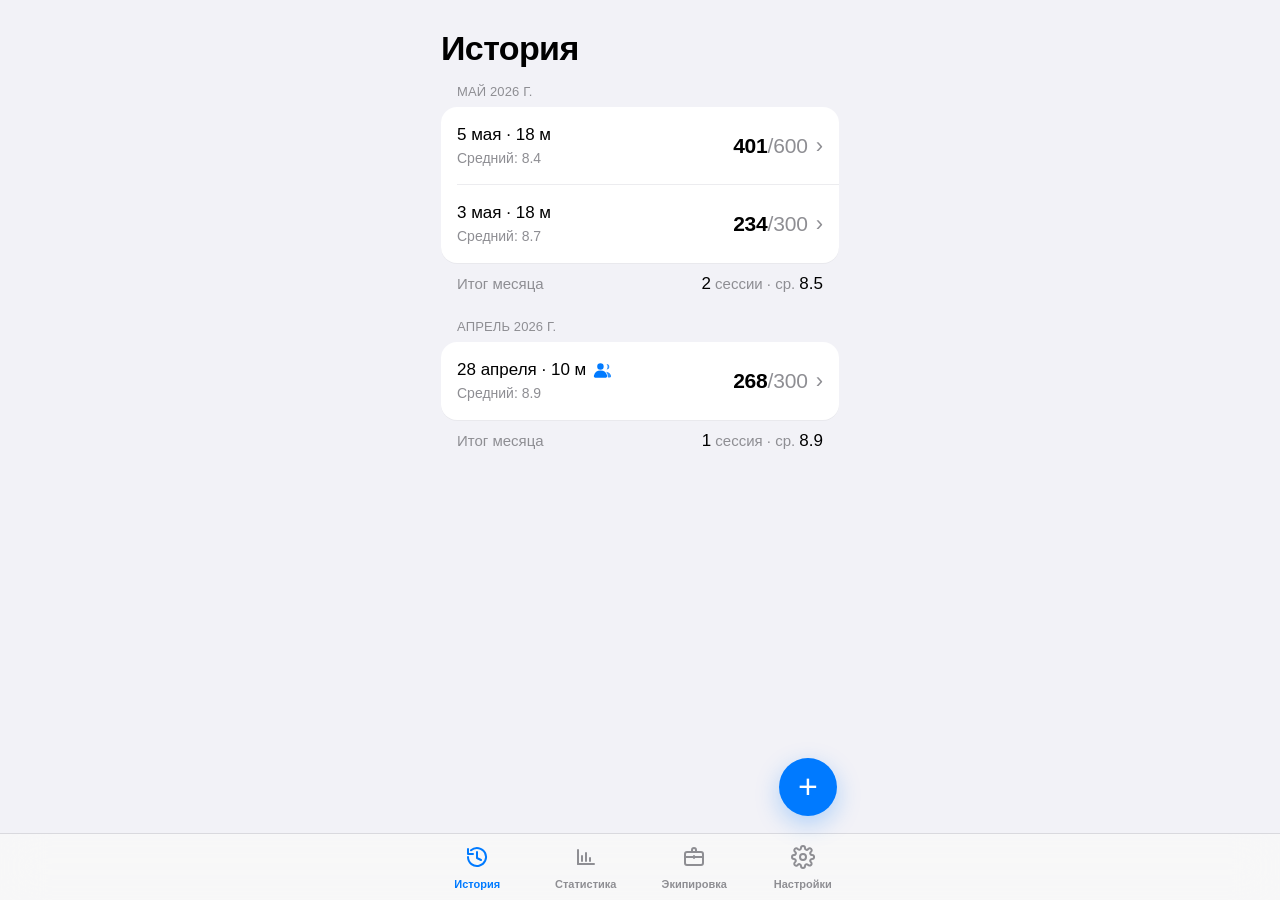
==== commit 4c705a8e: "refactor: make index a clean app shell" ====
--- a/index.html
+++ b/index.html
@@ -2,8 +2,8 @@
 <html lang="ru">
 <head>
   <meta charset="utf-8" />
-  <meta name="viewport" content="width=device-width, initial-scale=1, viewport-fit=cover" />
-  <title>Журнал лучника</title>
+  <meta name="viewport" content="width=device-width, initial-scale=1, maximum-scale=1, user-scalable=no, viewport-fit=cover" />
+  <title>Журнал лучника DEV</title>
   <meta name="description" content="PWA-журнал для учета лучных тренировок, сессий, статистики и экипировки." />
   <meta name="theme-color" content="#f2f2f7" media="(prefers-color-scheme: light)" />
   <meta name="theme-color" content="#000000" media="(prefers-color-scheme: dark)" />
@@ -18,7 +18,7 @@
 
   <meta name="mobile-web-app-capable" content="yes" />
   <meta name="apple-mobile-web-app-capable" content="yes" />
-  <meta name="apple-mobile-web-app-title" content="Журнал лучника" />
+  <meta name="apple-mobile-web-app-title" content="Archery DEV" />
   <meta name="apple-mobile-web-app-status-bar-style" content="black-translucent" />
   <link rel="stylesheet" href="./css/app.css" />
 </head>
@@ -43,10 +43,12 @@
     </main>
   </section>
 
-
   <section class="screen" id="equipmentScreen">
     <main class="root-app">
-      <div class="equipment-root-nav"><div class="large-title">Экипировка</div><button class="equipment-add-btn" id="equipmentAddBtn" data-eq-action="addEquipmentCurrent" aria-label="Добавить">+</button></div>
+      <div class="equipment-root-nav">
+        <div class="large-title">Экипировка</div>
+        <button class="equipment-add-btn" id="equipmentAddBtn" data-eq-action="addEquipmentCurrent" aria-label="Добавить">+</button>
+      </div>
       <div id="equipmentContent"></div>
     </main>
   </section>
@@ -73,28 +75,24 @@
   </section>
 
   <section class="screen" id="sessionScreen">
-<main class="app" id="app">
-    <header class="nav">
-      <button class="nav-btn" id="backToHistory" aria-label="Назад">‹</button>
-      <div><div class="title">Сессия</div><div class="subtitle" id="subtitle"></div></div>
-      <button class="nav-btn gear" id="openSettings" aria-label="Настройки"><svg viewBox="0 0 24 24"><circle cx="12" cy="12" r="3"></circle><path d="M19.4 15a1.7 1.7 0 0 0 .3 1.9l.1.1a2 2 0 1 1-2.8 2.8l-.1-.1a1.7 1.7 0 0 0-1.9-.3 1.7 1.7 0 0 0-1 1.6V21a2 2 0 1 1-4 0v-.1a1.7 1.7 0 0 0-1-1.6 1.7 1.7 0 0 0-1.9.3l-.1.1A2 2 0 1 1 4.2 17l.1-.1a1.7 1.7 0 0 0 .3-1.9 1.7 1.7 0 0 0-1.6-1H3a2 2 0 1 1 0-4h.1a1.7 1.7 0 0 0 1.6-1 1.7 1.7 0 0 0-.3-1.9l-.1-.1A2 2 0 1 1 7 4.2l.1.1a1.7 1.7 0 0 0 1.9.3 1.7 1.7 0 0 0 1-1.6V3a2 2 0 1 1 4 0v.1a1.7 1.7 0 0 0 1 1.6 1.7 1.7 0 0 0 1.9-.3l.1-.1A2 2 0 1 1 19.8 7l-.1.1a1.7 1.7 0 0 0-.3 1.9 1.7 1.7 0 0 0 1.6 1h.1a2 2 0 1 1 0 4H21a1.7 1.7 0 0 0-1.6 1z"></path></svg></button>
-    </header>
+    <main class="app" id="app">
+      <header class="nav">
+        <button class="nav-btn" id="backToHistory" aria-label="Назад">‹</button>
+        <div><div class="title">Сессия</div><div class="subtitle" id="subtitle"></div></div>
+        <button class="nav-btn gear" id="openSettings" aria-label="Настройки"><svg viewBox="0 0 24 24"><circle cx="12" cy="12" r="3"></circle><path d="M19.4 15a1.7 1.7 0 0 0 .3 1.9l.1.1a2 2 0 1 1-2.8 2.8l-.1-.1a1.7 1.7 0 0 0-1.9-.3 1.7 1.7 0 0 0-1 1.6V21a2 2 0 1 1-4 0v-.1a1.7 1.7 0 0 0-1-1.6 1.7 1.7 0 0 0-1.9.3l-.1.1A2 2 0 1 1 4.2 17l.1-.1a1.7 1.7 0 0 0 .3-1.9 1.7 1.7 0 0 0-1.6-1H3a2 2 0 1 1 0-4h.1a1.7 1.7 0 0 0 1.6-1 1.7 1.7 0 0 0-.3-1.9l-.1-.1A2 2 0 1 1 7 4.2l.1.1a1.7 1.7 0 0 0 1.9.3 1.7 1.7 0 0 0 1-1.6V3a2 2 0 1 1 4 0v.1a1.7 1.7 0 0 0 1 1.6 1.7 1.7 0 0 0 1.9-.3l.1-.1A2 2 0 1 1 19.8 7l-.1.1a1.7 1.7 0 0 0-.3 1.9 1.7 1.7 0 0 0 1.6 1h.1a2 2 0 1 1 0 4H21a1.7 1.7 0 0 0-1.6 1z"></path></svg></button>
+      </header>
 
-    <section class="summary"><div class="total"><span id="totalScore">0</span><span class="denom" id="totalDenom"> / 600</span></div><div class="meta">Средний: <span id="avgScore">0.0</span> · 10: <span id="allTens">0</span> · 9: <span id="allNines">0</span></div></section>
-    <section class="note-card" id="noteCard"><div class="note-row"><div class="note-title">Заметка</div><div class="note-value"><span class="note-preview" id="noteContent"></span><span class="note-chevron">›</span></div></div></section>
-    <div id="rounds"></div>
-  </main>
-
-  
+      <section class="summary"><div class="total"><span id="totalScore">0</span><span class="denom" id="totalDenom"> / 600</span></div><div class="meta">Средний: <span id="avgScore">0.0</span> · 10: <span id="allTens">0</span> · 9: <span id="allNines">0</span></div></section>
+      <section class="note-card" id="noteCard"><div class="note-row"><div class="note-title">Заметка</div><div class="note-value"><span class="note-preview" id="noteContent"></span><span class="note-chevron">›</span></div></div></section>
+      <div id="rounds"></div>
+    </main>
   </section>
 
-<aside class="assistant" id="assistant" aria-label="Клавиатура результатов"><div class="keyboard">
+  <aside class="assistant" id="assistant" aria-label="Клавиатура результатов"><div class="keyboard">
     <button class="key yellow" data-v="X">X</button><button class="key yellow" data-v="10">10</button><button class="key yellow" data-v="9">9</button><button class="key red" data-v="8">8</button>
     <button class="key red" data-v="7">7</button><button class="key blue" data-v="6">6</button><button class="key blue" data-v="5">5</button><button class="key black" data-v="4">4</button>
     <button class="key black" data-v="3">3</button><button class="key white" data-v="2">2</button><button class="key white" data-v="1">1</button><button class="key white" data-v="M">M</button>
     <button class="key done" data-v="done">Готово</button></div></aside>
-
-  
 
   <nav class="tabbar" aria-label="Основное меню">
     <div class="tabs">
@@ -107,13 +105,12 @@
 
   <button class="fab" id="createFab" aria-label="Создать сессию">+</button>
 
+  <section class="equipment-screen" id="equipmentDetailScreen" aria-label="Комплект экипировки">
+    <div class="settings-nav"><button class="nav-btn" id="closeEquipmentDetail">‹</button><div class="title" id="equipmentDetailNavTitle">Комплект</div><button class="nav-btn" id="equipmentEditBtn" style="font-size:17px;width:auto;padding:0 4px">Править</button></div>
+    <div class="equipment-content" id="equipmentDetailContent"></div>
+  </section>
 
-<section class="equipment-screen" id="equipmentDetailScreen" aria-label="Комплект экипировки">
-  <div class="settings-nav"><button class="nav-btn" id="closeEquipmentDetail">‹</button><div class="title" id="equipmentDetailNavTitle">Комплект</div><button class="nav-btn" id="equipmentEditBtn" style="font-size:17px;width:auto;padding:0 4px">Править</button></div>
-  <div class="equipment-content" id="equipmentDetailContent"></div>
-</section>
-
-<section class="settings-screen" id="settingsScreen" aria-label="Настройки тренировки">
+  <section class="settings-screen" id="settingsScreen" aria-label="Настройки тренировки">
     <div class="settings-nav"><button class="nav-btn" id="closeSettings">‹</button><div class="title">Настройки</div><button class="nav-btn" id="saveSettings" style="font-size:17px;width:auto;padding:0 4px">Готово</button></div>
     <div class="settings-content">
       <div class="section-title">Тренировка</div>
@@ -128,7 +125,6 @@
       </section>
     </div>
   </section>
-
 
   <section class="create-screen" id="createScreen" aria-label="Создание сессии">
     <div class="settings-nav"><button class="nav-btn" id="closeCreate">‹</button><div class="title">Новая сессия</div><button class="nav-btn" id="createDoneTop" style="font-size:17px;width:auto;padding:0 4px">Создать</button></div>
@@ -147,14 +143,12 @@
     </div>
   </section>
 
-
   <section class="note-screen" id="noteScreen" aria-label="Заметка к сессии">
     <div class="settings-nav"><button class="nav-btn" id="closeNote">‹</button><div class="title">Заметка</div><button class="nav-btn" id="saveNote" style="font-size:17px;width:auto;padding:0 4px">Готово</button></div>
     <div class="note-editor">
       <textarea class="note-textarea" id="noteInput" placeholder="Введите заметку"></textarea>
     </div>
   </section>
-
 
   <section class="note-screen" id="seriesCommentScreen" aria-label="Комментарий к серии">
     <div class="settings-nav"><button class="nav-btn" id="closeSeriesComment">‹</button><div class="title" id="seriesCommentTitle">Комментарий</div><button class="nav-btn" id="saveSeriesComment" style="font-size:17px;width:auto;padding:0 4px">Готово</button></div>
@@ -163,513 +157,14 @@
     </div>
   </section>
 
-<script>
-let sessions=[
-  {id:'s3',date:'2026-05-05',place:'',distance:18,shots:60,competition:false,bowId:'bow-bumblebee',arrowSetId:'arr-winning-bees',note:'Сегодня лучше получалась вторая половина тренировки. Нужно проверить стойку.',comments:{1:'Вторая стрела ушла вправо — поздний выпуск.'},seed:[[9,8,7],[7,8,8],[8,9,6],[9,7,7],['X',9,8],[8,9,9],[7,8,9],[9,9,8],[8,10,7],[9,8,8],[8,8,9],['X',9,9],[7,9,8],[8,8,8],[9,9,9],[10,8,9],[null,null,null],[null,null,null],[null,null,null],[null,null,null]]},
-  {id:'s2',date:'2026-05-03',place:'Зал',distance:18,shots:30,competition:false,bowId:'bow-bumblebee',arrowSetId:'arr-winning-bees',seed:[[9,9,8],[8,8,9],[10,9,8],[7,9,9],[8,10,9],[9,8,8],[9,9,9],[10,8,9],[8,9,8],[null,null,null]]},
-  {id:'s1',date:'2026-04-28',place:'',distance:10,shots:30,competition:true,bowId:'bow-bumblebee',arrowSetId:'arr-winning-bees',seed:[[10,9,9],[9,8,9],['X',10,9],[8,8,9],[9,9,8],[10,9,9],[8,9,10],[9,8,8],[10,9,8],[9,9,9]]}
-];
-let currentSessionId=sessions[0].id;
-let session=sessions[0];
-let seed=session.seed;
-let keyboardVisible=false; let active=null;
-let createDraft={distance:18,shots:60,competition:false,place:''};
-
-const scoreVal=v=>v==='M'||v==null?0:(v==='X'?10:Number(v)); const isTen=v=>v==='X'||v===10; const isNine=v=>v===9;
-function maxEnds(){return session.shots/3}
-function findFirstEmpty(){for(let end=0;end<maxEnds();end++){const shot=seed[end]?.findIndex(v=>v===null);if(shot!==-1)return{end,shot}}return null}
-function targetEndForEdit(requestedEnd){
-  const requestedDone=seed[requestedEnd]?.every(v=>v!==null);
-  if(requestedDone) return requestedEnd;
-  const firstEmpty=findFirstEmpty();
-  return firstEmpty ? firstEmpty.end : requestedEnd;
-}
-function firstEmptyShotInEnd(end){
-  const firstEmpty=seed[end].findIndex(v=>v===null);
-  return firstEmpty===-1 ? 0 : firstEmpty;
-}
-function targetShotForEnd(end, requestedShot){
-  const firstEmpty=seed[end].findIndex(v=>v===null);
-  if(firstEmpty===-1) return requestedShot;
-  return seed[end][requestedShot]!==null ? requestedShot : firstEmpty;
-}
-function showKeyboard(){keyboardVisible=true;assistant.classList.remove('hidden')}
-function hideKeyboard(){keyboardVisible=false;active=null;assistant.classList.add('hidden');render()}
-function activate(end,shot){active={end,shot};showKeyboard();render()}
-function ensureSeed(){const ends=maxEnds(); while(seed.length<ends) seed.push([null,null,null]); if(seed.length>ends) seed=seed.slice(0,ends); session.seed=seed}
-function shotColor(s){return s==='X'||s===10||s===9?'yellow':s===8||s===7?'red':s===6||s===5?'blue':s===4||s===3?'black':s===2||s===1||s==='M'?'white':''}
-function escapeAttr(value){
-  return String(value||'')
-    .replace(/&/g,'&amp;')
-    .replace(/'/g,'&#39;')
-    .replace(/"/g,'&quot;')
-    .replace(/</g,'&lt;')
-    .replace(/>/g,'&gt;');
-}
-function seriesActionsForEnd(endIndex){
-  session.comments=session.comments||{};
-  const text=(session.comments[endIndex]||'').trim();
-  const isActive=active&&endIndex===active.end;
-  const done=seed[endIndex]?.every(v=>v!==null);
-  let html='';
-  if(text||isActive){
-    html+=`<div class="series-comment"><textarea class="series-comment-input" data-comment-input-end="${endIndex}" placeholder="Добавить заметку" rows="1">${escapeAttr(text)}</textarea></div>`;
-  }
-  if(isActive&&done&&endIndex===lastFilledEndIndex()){
-    html+=`<div class="series-clear" data-clear-end="${endIndex}">Очистить серию</div>`;
-  }
-  return html;
-}
-function hasVisibleComment(endIndex){
-  session.comments=session.comments||{};
-  return !!((session.comments[endIndex]||'').trim()) || !!(active&&endIndex===active.end);
-}
-function row(endIndex){const shots=seed[endIndex]; const sum=shots.reduce((a,b)=>a+scoreVal(b),0); const done=shots.every(v=>v!==null); const hasComment=hasVisibleComment(endIndex)||((active&&endIndex===active.end)&&done); return `<div class="row ${active&&endIndex===active.end?'active':''} ${hasComment?'has-comment':''}" data-end="${endIndex}"><div class="row-label">${endIndex+1}</div><div class="arrows">${shots.map((s,i)=>`<button class="shot ${shotColor(s)} ${s==null?'empty':''} ${active&&active.shot!==null&&endIndex===active.end&&i===active.shot?'active':''}" data-end="${endIndex}" data-shot="${i}">${s??'—'}</button>`).join('')}</div><div class="score ${done?'done':''}">${sum}</div></div>${seriesActionsForEnd(endIndex)}`}
-function calc(from,to){let score=0,arrows=0,tens=0,nines=0;for(let i=from;i<to;i++)seed[i].forEach(v=>{score+=scoreVal(v);if(v!==null)arrows++;if(isTen(v))tens++;if(isNine(v))nines++});return{score,arrows,max:(to-from)*30,avg:arrows?(score/arrows).toFixed(1):'0.0',tens,nines}}
-function sessionTotal(s){const oldSession=session,oldSeed=seed; session=s; seed=s.seed; ensureSeed(); const c=calc(0,maxEnds()); session=oldSession; seed=oldSeed; return c}
-function formatDate(d){return new Date(d+'T12:00:00').toLocaleDateString('ru-RU',{day:'numeric',month:'long',year:'numeric'})}
-function formatShortDate(d){return new Date(d+'T12:00:00').toLocaleDateString('ru-RU',{day:'numeric',month:'long'})}
-
-function primaryBowId(){
-  return (equipment.bowManualSets||[]).find(x=>x.active)?.id || equipment.bowManualSets?.[0]?.id || '';
-}
-function primaryArrowId(){
-  return (equipment.arrowManualSets||[]).find(x=>x.active)?.id || equipment.arrowManualSets?.[0]?.id || '';
-}
-function bowName(id){
-  return (equipment.bowManualSets||[]).find(x=>x.id===id)?.name || '—';
-}
-function arrowName(id){
-  return (equipment.arrowManualSets||[]).find(x=>x.id===id)?.name || '—';
-}
-function fillEquipmentSelects(bowSelectId,arrowSelectId,currentBow,currentArrow){
-  const bowSelect=document.getElementById(bowSelectId);
-  const arrowSelect=document.getElementById(arrowSelectId);
-  if(bowSelect){
-    bowSelect.innerHTML=(equipment.bowManualSets||[]).map(x=>`<option value="${x.id}" ${x.id===currentBow?'selected':''}>${x.name}</option>`).join('');
-  }
-  if(arrowSelect){
-    arrowSelect.innerHTML=(equipment.arrowManualSets||[]).map(x=>`<option value="${x.id}" ${x.id===currentArrow?'selected':''}>${x.name}</option>`).join('');
-  }
-}
-
-function pluralSession(n){
-  const mod10=n%10, mod100=n%100;
-  if(mod10===1 && mod100!==11) return 'сессия';
-  if(mod10>=2 && mod10<=4 && (mod100<12 || mod100>14)) return 'сессии';
-  return 'сессий';
-}
-function filledArrowsCount(s=session){
-  return (s.seed||[]).reduce((count,end)=>count+end.filter(v=>v!==null).length,0);
-}
-function canSetShots(nextShots,s=session){
-  return filledArrowsCount(s)<=nextShots;
-}
-
-function lastFilledEndIndex(){
-  let last=-1;
-  for(let i=0;i<maxEnds();i++){
-    if(seed[i]?.every(v=>v!==null)) last=i;
-    else break;
-  }
-  return last;
-}
-function clearSeries(end){
-  if(end!==lastFilledEndIndex())return;
-  seed[end]=[null,null,null];
-  session.seed=seed;
-  session.comments=session.comments||{};
-  delete session.comments[end];
-  active={end,shot:0};
-  keyboardVisible=true;
-  assistant.classList.remove('hidden');
-  render();
-}
-
-
-function render(){ensureSeed(); const roundsCount=session.shots===60?2:1; let html=''; for(let r=0;r<roundsCount;r++){const from=r*10,to=from+10,c=calc(from,to),ar=active&&(active.end>=from&&active.end<to); html+=`<div class="section-title">Круг ${r+1}</div><section class="group round ${ar?'active-round':''}">${Array.from({length:10},(_,i)=>row(from+i)).join('')}</section><div class="round-result ${ar?'active-round':''}"><span>Итог круга</span><span><b>${c.score} / 300</b> · ср. <b>${c.avg}</b> · 10: <b>${c.tens}</b> · 9: <b>${c.nines}</b></span></div>`} rounds.innerHTML=html; const all=calc(0,maxEnds()); totalScore.textContent=all.score; totalDenom.textContent=` / ${session.shots*10}`; avgScore.textContent=all.avg; allTens.textContent=all.tens; allNines.textContent=all.nines; subtitle.textContent=`${session.distance} м · 40 см · ${session.shots} стрел${session.competition?' · соревнование':''}${session.place?' · '+session.place:''}${session.bowId?' · '+bowName(session.bowId):''}${session.arrowSetId?' · '+arrowName(session.arrowSetId):''}`;
-  const noteEl=document.getElementById('noteContent');
-  if(noteEl)noteEl.textContent=session.note&&session.note.trim()
-    ? session.note.trim().replace(/\s+/g,' ').slice(0,80)
-    : 'Добавить';
-  assistant.classList.toggle('hidden',!keyboardVisible);
-  
-
-
-function importSessionsFromJson(data){
-  if(!Array.isArray(data.sessions))throw new Error('Некорректный формат файла');
-
-  const importedSessions=data.sessions.map(item=>({
-    id:item.id||('s'+Date.now()+Math.random().toString(36).slice(2,6)),
-    date:item.date,
-    place:item.place||'',
-    distance:Number(item.distance||18),
-    shots:Number(item.shots||60),
-    competition:!!item.competition,
-    bowId:item.bowId||'',
-    arrowSetId:item.arrowSetId||'',
-    note:item.note||'',
-    comments:item.comments||{},
-    seed:item.seed||[]
-  }));
-
-  sessions=[...importedSessions,...sessions];
-
-  renderHistory();
-  renderStats();
-
-  alert('Импортировано сессий: '+importedSessions.length);
-}
-
-function importEquipmentFromJson(data){
-  equipment.bowManualSets=Array.isArray(data.bowManualSets)?data.bowManualSets:[];
-  equipment.arrowManualSets=Array.isArray(data.arrowManualSets)?data.arrowManualSets:[];
-
-  renderEquipment();
-
-  alert('Экипировка импортирована');
-}
-
-function readJsonFile(file,onLoad){
-  if(!file)return;
-
-  const reader=new FileReader();
-
-  reader.onload=e=>{
-    try{
-      const data=JSON.parse(e.target.result);
-      onLoad(data);
-    }catch(err){
-      alert('Не удалось импортировать файл');
-      console.error(err);
+  <script src="./js/app.js" defer></script>
+  <script src="./js/runtime.js" defer></script>
+  <script>
+    if ('serviceWorker' in navigator) {
+      window.addEventListener('load', () => {
+        navigator.serviceWorker.register('./sw.js', { scope: './' }).catch(console.error);
+      });
     }
-  };
-
-  reader.readAsText(file);
-}
-
-function exportHistory(){
-  const data={sessions:sessions};
-
-  const blob=new Blob(
-    [JSON.stringify(data,null,2)],
-    {type:'application/json'}
-  );
-
-  const url=URL.createObjectURL(blob);
-
-  const a=document.createElement('a');
-  a.href=url;
-  a.download='archery-history-export.json';
-
-  document.body.appendChild(a);
-  a.click();
-  a.remove();
-
-  setTimeout(()=>URL.revokeObjectURL(url),1000);
-}
-
-function exportEquipment(){
-  const data={
-    bowManualSets:equipment.bowManualSets||[],
-    arrowManualSets:equipment.arrowManualSets||[]
-  };
-
-  const blob=new Blob(
-    [JSON.stringify(data,null,2)],
-    {type:'application/json'}
-  );
-
-  const url=URL.createObjectURL(blob);
-
-  const a=document.createElement('a');
-  a.href=url;
-  a.download='archery-equipment-export.json';
-
-  document.body.appendChild(a);
-  a.click();
-  a.remove();
-
-  setTimeout(()=>URL.revokeObjectURL(url),1000);
-}
-
-document.getElementById('importHistoryButton')?.addEventListener('click',()=>{
-  document.getElementById('importHistoryInput')?.click();
-});
-
-document.getElementById('importEquipmentButton')?.addEventListener('click',()=>{
-  document.getElementById('importEquipmentInput')?.click();
-});
-
-document.getElementById('importHistoryInput')?.addEventListener('change',e=>{
-  readJsonFile(e.target.files?.[0],importSessionsFromJson);
-  e.target.value='';
-});
-
-document.getElementById('importEquipmentInput')?.addEventListener('change',e=>{
-  readJsonFile(e.target.files?.[0],importEquipmentFromJson);
-  e.target.value='';
-});
-
-document.getElementById('exportHistoryButton')?.addEventListener('click',exportHistory);
-document.getElementById('exportEquipmentButton')?.addEventListener('click',exportEquipment);
-
-function resetAllData(){
-  const confirmed=confirm('Все данные приложения будут удалены без возможности восстановления.\n\nНажмите «ОК», чтобы удалить данные, или «Отмена», чтобы отменить действие.');
-  if(!confirmed)return;
-
-  sessions=[];
-
-  equipment.arrowManualSets=[];
-  equipment.bowManualSets=[];
-
-  currentSessionId=null;
-  session=null;
-  seed=[];
-  active=null;
-  keyboardVisible=false;
-
-  closeEquipmentDetail();
-
-  document.getElementById('equipmentDetailScreen')?.classList.remove('open');
-  document.getElementById('createScreen')?.classList.remove('open');
-  document.getElementById('settingsScreen')?.classList.remove('open');
-
-  showRoot('history');
-  renderHistory();
-  renderStats();
-  renderEquipment();
-}
-
-document.getElementById('resetAppButton')?.addEventListener('click',resetAllData);
-
-
-renderHistory(); renderStats(); renderEquipment(); autosizeAllSeriesComments()}
-function moveNext(){if(!active||active.shot===null)return; if(active.shot<2){active.shot+=1;return} const nextEmpty=findFirstEmpty(); active=nextEmpty??null; if(!active)keyboardVisible=false}
-
-function showRoot(tab='history'){hideKeyboardSilent(); document.body.classList.remove('session-mode','history-tab','stats-tab','equipment-tab','settings-tab'); document.body.classList.add('root-mode',tab+'-tab'); document.querySelectorAll('.screen').forEach(s=>s.classList.remove('active')); const screenId=tab==='stats'?'statsScreen':tab==='equipment'?'equipmentScreen':tab==='settings'?'rootSettingsScreen':'historyScreen'; document.getElementById(screenId).classList.add('active'); document.querySelectorAll('.tab').forEach(t=>t.classList.toggle('active',t.dataset.tab===tab)); renderHistory(); renderStats(); renderEquipment(); autosizeAllSeriesComments()}
-function openSession(id){const found=sessions.find(s=>s.id===id); if(!found)return; currentSessionId=id; session=found; seed=session.seed; active=findFirstEmpty(); keyboardVisible=!!active; document.body.classList.add('session-mode'); document.body.classList.remove('root-mode'); document.querySelectorAll('.screen').forEach(s=>s.classList.remove('active')); sessionScreen.classList.add('active'); render()}
-function hideKeyboardSilent(){keyboardVisible=false;active=null;assistant.classList.add('hidden')}
-
-let editingSeriesCommentEnd=null;
-function openSeriesCommentScreen(end){
-  editingSeriesCommentEnd=end;
-  session.comments=session.comments||{};
-  const screen=document.getElementById('seriesCommentScreen');
-  const input=document.getElementById('seriesCommentInput');
-  const title=document.getElementById('seriesCommentTitle');
-  if(!screen||!input)return;
-  if(title)title.textContent='Серия '+(end+1);
-  input.value=session.comments[end]||'';
-  screen.classList.add('open');
-  hideKeyboardSilent();
-  setTimeout(()=>input.focus(),260);
-}
-function closeSeriesCommentScreen(){
-  const screen=document.getElementById('seriesCommentScreen');
-  if(screen)screen.classList.remove('open');
-  editingSeriesCommentEnd=null;
-}
-function saveSeriesCommentValue(){
-  if(editingSeriesCommentEnd===null)return closeSeriesCommentScreen();
-  session.comments=session.comments||{};
-  const input=document.getElementById('seriesCommentInput');
-  const text=(input?.value||'').trim();
-  if(text)session.comments[editingSeriesCommentEnd]=text;
-  else delete session.comments[editingSeriesCommentEnd];
-  closeSeriesCommentScreen();
-  render();
-}
-function autosizeSeriesCommentInput(input){
-  if(!input)return;
-  input.style.height='auto';
-  input.style.height=input.scrollHeight+'px';
-}
-function autosizeAllSeriesComments(){
-  document.querySelectorAll('.series-comment-input').forEach(autosizeSeriesCommentInput);
-}
-
-
-function formatMonth(d){const text=new Date(d+'T12:00:00').toLocaleDateString('ru-RU',{month:'long',year:'numeric'});return text.charAt(0).toUpperCase()+text.slice(1)}
-function renderHistory(){
-  if(!historyList)return;
-  sessions.sort((a,b)=>b.date.localeCompare(a.date)||b.id.localeCompare(a.id));
-  const groups={};
-  sessions.forEach(s=>{const key=s.date.slice(0,7); if(!groups[key]) groups[key]=[]; groups[key].push(s)});
-  const competitionIcon='<span class="competition-badge" title="Соревнование"><svg viewBox="0 0 24 24" aria-hidden="true"><path d="M9.4 11.1a4.1 4.1 0 1 0 0-8.2 4.1 4.1 0 0 0 0 8.2Z"></path><path d="M14.2 21H2.8a1.8 1.8 0 0 1-1.7-2.3 8.6 8.6 0 0 1 16.8 0 1.8 1.8 0 0 1-1.7 2.3h-2Z"></path><path d="M17.2 10.7a3.4 3.4 0 1 0-.1-6.8 5.6 5.6 0 0 1 .1 6.8Z" opacity=".82"></path><path d="M18.9 20.9h2.3a1.7 1.7 0 0 0 1.6-2.2 7.1 7.1 0 0 0-6.1-5.2 10 10 0 0 1 2.2 7.4Z" opacity=".82"></path></svg></span>';
-  historyList.innerHTML=Object.keys(groups).sort().reverse().map(key=>{
-    const monthSessions=groups[key];
-    let monthScore=0, monthArrows=0;
-    const items=monthSessions.map(s=>{
-      const c=sessionTotal(s);
-      monthScore+=c.score;
-      monthArrows+=c.arrows;
-      return `<div class="history-item" data-session-id="${s.id}">
-        <div>
-          <div class="history-main"><span>${formatShortDate(s.date)} · ${s.distance} м</span>${s.competition?competitionIcon:''}</div>
-          <div class="history-meta"><span>Средний: ${c.avg}</span></div>
-        </div>
-        <div style="display:flex;align-items:center"><div class="history-score">${c.score}<span class="max">/${s.shots*10}</span></div><div class="chevron">›</div></div>
-      </div>`
-    }).join('');
-    const monthAvg=monthArrows?(monthScore/monthArrows).toFixed(1):'0.0';
-    return `<div class="history-month">
-      <div class="month-title">${formatMonth(monthSessions[0].date)}</div>
-      <section class="group">${items}</section>
-      <div class="month-result"><span>Итог месяца</span><span><b>${monthSessions.length}</b> ${pluralSession(monthSessions.length)} · ср. <b>${monthAvg}</b></span></div>
-    </div>`
-  }).join('')
-}
-
-
-let statsPeriod='week';
-function dateDaysAgo(days){const d=new Date();d.setHours(12,0,0,0);d.setDate(d.getDate()-days);return d}
-function sessionsForStats(){
-  const days=statsPeriod==='week'?7:statsPeriod==='month'?31:statsPeriod==='quarter'?92:366;
-  const min=dateDaysAgo(days);
-  return sessions.filter(s=>new Date(s.date+'T12:00:00')>=min).sort((a,b)=>a.date.localeCompare(b.date)||a.id.localeCompare(b.id));
-}
-function sessionStats(s){
-  const oldSession=session, oldSeed=seed; session=s; seed=s.seed; ensureSeed();
-  const total=calc(0,maxEnds());
-  const endSums=s.seed.slice(0,s.shots/3).map(end=>end.reduce((a,b)=>a+scoreVal(b),0));
-  const doneEnds=s.seed.slice(0,s.shots/3).filter(end=>end.every(v=>v!==null));
-  const first=calc(0,Math.min(10,maxEnds()));
-  const second=maxEnds()>10?calc(10,Math.min(20,maxEnds())):{score:0,arrows:0,avg:'0.0',tens:0,nines:0};
-  session=oldSession; seed=oldSeed;
-  return {total,endSums,doneEnds,first,second,avg:+total.avg};
-}
-function movingAverage(values,windowSize=3){return values.map((_,i)=>{const from=Math.max(0,i-windowSize+1);const part=values.slice(from,i+1);return part.reduce((a,b)=>a+b,0)/part.length})}
-function pathFromPoints(points){
-  if(!points.length)return '';
-  if(points.length===1)return `M ${points[0].x} ${points[0].y}`;
-  let d=`M ${points[0].x} ${points[0].y}`;
-  for(let i=1;i<points.length;i++){
-    const p0=points[i-1],p1=points[i];
-    const mx=(p0.x+p1.x)/2;
-    d+=` C ${mx} ${p0.y}, ${mx} ${p1.y}, ${p1.x} ${p1.y}`;
-  }
-  return d;
-}
-function startOfWeek(date){
-  const d=new Date(date); d.setHours(12,0,0,0);
-  const day=d.getDay()||7;
-  d.setDate(d.getDate()-day+1);
-  return d;
-}
-function monthKey(date){return date.toISOString().slice(0,7)}
-function shortMonthName(date){return date.toLocaleDateString('ru-RU',{month:'short'}).replace('.', '')}
-function formatAxisDate(dateString, includeYear=false){
-  const d=new Date(dateString+'T12:00:00');
-  return includeYear
-    ? d.toLocaleDateString('ru-RU',{day:'2-digit',month:'2-digit',year:'2-digit'})
-    : d.toLocaleDateString('ru-RU',{day:'numeric',month:'short'}).replace('.', '');
-}
-function formatWeekRangeLabel(startDate){
-  const end=new Date(startDate); end.setDate(end.getDate()+6);
-  const sameMonth=startDate.getMonth()===end.getMonth();
-  if(sameMonth)return `${startDate.getDate()}–${end.getDate()} ${shortMonthName(end)}`;
-  return `${startDate.getDate()} ${shortMonthName(startDate)}–${end.getDate()} ${shortMonthName(end)}`;
-}
-function buildStatsPoints(items){
-  if(statsPeriod==='quarter'){
-    const groups={};
-    items.forEach(it=>{
-      const d=startOfWeek(new Date(it.session.date+'T12:00:00'));
-      const key=d.toISOString().slice(0,10);
-      if(!groups[key])groups[key]={label:formatWeekRangeLabel(d),score:0,arrows:0,count:0,items:[]};
-      groups[key].score+=it.stats.total.score;
-      groups[key].arrows+=it.stats.total.arrows;
-      groups[key].count+=1;
-      groups[key].items.push(it);
-    });
-    return Object.keys(groups).sort().map(key=>({key,label:groups[key].label,avg:groups[key].arrows?groups[key].score/groups[key].arrows:0,count:groups[key].count,items:groups[key].items,kind:'week'}));
-  }
-  if(statsPeriod==='year'){
-    const groups={};
-    items.forEach(it=>{
-      const d=new Date(it.session.date+'T12:00:00');
-      const key=monthKey(d);
-      if(!groups[key])groups[key]={label:shortMonthName(d),score:0,arrows:0,count:0,items:[]};
-      groups[key].score+=it.stats.total.score;
-      groups[key].arrows+=it.stats.total.arrows;
-      groups[key].count+=1;
-      groups[key].items.push(it);
-    });
-    return Object.keys(groups).sort().map(key=>({key,label:groups[key].label,avg:groups[key].arrows?groups[key].score/groups[key].arrows:0,count:groups[key].count,items:groups[key].items,kind:'month'}));
-  }
-  const hasSeveralYears=items.some((it,_,arr)=>it.session.date.slice(0,4)!==arr[0].session.date.slice(0,4));
-  return items.map(it=>({key:it.session.id,label:formatAxisDate(it.session.date,hasSeveralYears),avg:it.stats.avg,count:1,items:[it],kind:'session'}));
-}
-function labelEvery(points){
-  if(statsPeriod==='year')return 1;
-  if(statsPeriod==='quarter')return points.length>14?2:1;
-  if(points.length<=12)return 1;
-  if(points.length<=24)return 2;
-  return Math.ceil(points.length/12);
-}
-function renderAverageChart(items){
-  const pointsData=buildStatsPoints(items);
-  const values=pointsData.map(i=>i.avg);
-  const w=398,h=226,padL=30,padR=12,padT=16,padB=48;
-  const min=Math.max(0,Math.floor(Math.min(...values)-.5));
-  const max=Math.min(10,Math.ceil(Math.max(...values)+.5));
-  const span=Math.max(1,max-min);
-  const innerW=w-padL-padR,innerH=h-padT-padB;
-  const barGap=pointsData.length>20?3:6;
-  const barW=Math.max(4,(innerW-(pointsData.length-1)*barGap)/Math.max(1,pointsData.length));
-  const y=v=>padT+innerH-((v-min)/span)*innerH;
-  const trend=movingAverage(values,Math.min(5,Math.max(2,pointsData.length))).map((v,i)=>({x:padL+i*(barW+barGap)+barW/2,y:y(v)}));
-  const every=labelEvery(pointsData);
-  const bars=pointsData.map((it,i)=>{
-    const x=padL+i*(barW+barGap), cx=x+barW/2, top=y(it.avg), bh=padT+innerH-top;
-    const showLabel=i%every===0 || i===pointsData.length-1;
-    const valueTitle=it.count>1?`${it.avg.toFixed(1)} · ${it.count} сесс.`:it.avg.toFixed(1);
-    return `<rect x="${x.toFixed(1)}" y="${top.toFixed(1)}" width="${barW.toFixed(1)}" height="${Math.max(2,bh).toFixed(1)}" rx="${Math.min(5,barW/2).toFixed(1)}" fill="var(--blue)" opacity=".72"><title>${valueTitle}</title></rect>${showLabel?`<text x="${cx.toFixed(1)}" y="205" text-anchor="middle">${it.label}</text>`:''}`;
-  }).join('');
-  const grid=[min,(min+max)/2,max].map(v=>`<line x1="${padL}" x2="${w-padR}" y1="${y(v).toFixed(1)}" y2="${y(v).toFixed(1)}" stroke="var(--line)" stroke-width="1" opacity=".75"></line><text x="3" y="${(y(v)+4).toFixed(1)}">${v.toFixed(v%1?1:0)}</text>`).join('');
-  const trendCircles=trend.map((p,i)=>pointsData.length>18?'':`<circle cx="${p.x.toFixed(1)}" cy="${p.y.toFixed(1)}" r="3.2" fill="var(--accent)"></circle>`).join('');
-  const valueLabels=pointsData.map((it,i)=>{
-    if(pointsData.length>14)return '';
-    const x=padL+i*(barW+barGap)+barW/2;
-    return `<text x="${x.toFixed(1)}" y="${(y(it.avg)-6).toFixed(1)}" text-anchor="middle">${it.avg.toFixed(1)}</text>`;
-  }).join('');
-  return `<svg class="stats-chart" viewBox="0 0 ${w} ${h}" role="img" aria-label="Средний бал по тренировкам">${grid}${bars}${valueLabels}<path d="${pathFromPoints(trend)}" fill="none" stroke="var(--accent)" stroke-width="3" stroke-linecap="round"></path>${trendCircles}</svg>`;
-}
-function renderStabilitySpark(items){
-  const vals=items.map(it=>{
-    const sums=it.stats.endSums.filter((_,i)=>it.session.seed[i]?.every(v=>v!==null));
-    if(!sums.length)return 0;
-    return Math.max(...sums)-Math.min(...sums);
-  });
-  const max=Math.max(1,...vals);
-  return `<div class="spark-bars">${vals.map(v=>`<div class="spark-bar" style="height:${Math.max(8,(v/max)*74)}px;opacity:${.35+(v/max)*.5}"></div>`).join('')}</div>`;
-}
-function renderStats(){
-  const root=document.getElementById('statsContent'); if(!root)return;
-  document.querySelectorAll('#statsPeriodSeg button').forEach(b=>b.classList.toggle('active',b.dataset.period===statsPeriod));
-  const raw=sessionsForStats();
-  const items=raw.map(s=>({session:s,stats:sessionStats(s)})).filter(i=>i.stats.total.arrows>0);
-  if(!items.length){root.innerHTML=`<section class="group"><div class="stats-empty">За выбранный период пока нет заполненных тренировок.</div></section>`;return}
-  const chartPoints=buildStatsPoints(items);
-  const totalScore=items.reduce((a,i)=>a+i.stats.total.score,0);
-  const totalArrows=items.reduce((a,i)=>a+i.stats.total.arrows,0);
-  const avg=totalArrows?totalScore/totalArrows:0;
-  const firstAvg=chartPoints[0].avg, lastAvg=chartPoints[chartPoints.length-1].avg;
-  const delta=lastAvg-firstAvg;
-  const best=items.reduce((a,i)=>i.stats.avg>a.stats.avg?i:a,items[0]);
-  const tens=items.reduce((a,i)=>a+i.stats.total.tens,0);
-  const nines=items.reduce((a,i)=>a+i.stats.total.nines,0);
-  const stabilityVals=items.map(it=>{const sums=it.stats.endSums.filter((_,i)=>it.session.seed[i]?.every(v=>v!==null));return sums.length?Math.max(...sums)-Math.min(...sums):0});
-  const stabilityAvg=stabilityVals.reduce((a,b)=>a+b,0)/Math.max(1,stabilityVals.length);
-  const sixty=items.filter(i=>i.session.shots===60&&i.stats.second.arrows>0);
-  const firstHalf=sixty.length?sixty.reduce((a,i)=>a+(+i.stats.first.avg),0)/sixty.length:null;
-  const secondHalf=sixty.length?sixty.reduce((a,i)=>a+(+i.stats.second.avg),0)/sixty.length:null;
-  const comps=items.filter(i=>i.session.competition), trains=items.filter(i=>!i.session.competition);
-  const avgOf=arr=>arr.length?arr.reduce((a,i)=>a+i.stats.total.score,0)/arr.reduce((a,i)=>a+i.stats.total.arrows,0):null;
-  const compAvg=avgOf(comps), trainAvg=avgOf(trains);
-  const chartMode=statsPeriod==='quarter'?'по неделям':statsPeriod==='year'?'по месяцам':'по сессиям';
-  root.innerHTML=`
-    <section class="stats-card">
-      <div class="stats-card-title">Средний результат · ${chartMode}</div>
-      <div class="stats-hero"><div><div class="stats-hero-value">${avg.toFixed(1)}</div><div class="mini-note">${items.length} ${pluralSession(items.length)} · ${totalArrows} стрел</div></div><div class="stats-hero-sub+  </script>
+</body>
+</html>
--- a/css/app.css
+++ b/css/app.css
@@ -1,371 +1,6 @@
-/* Archery Journal v2.0 extracted styles */
-:root{
-      --bg:#f2f2f7; --card:#fff; --text:#000; --muted:#8e8e93; --line:#d9d9de;
-      --accent:#ff3b30; --blue:#007aff; --chip:#eeeeef; --chip-active:#ffe3e2;
-      --active-row:rgba(255,59,48,.055); --shadow:0 1px 0 rgba(0,0,0,.04);
-      --safe-bottom: env(safe-area-inset-bottom, 0px); --field:#f2f2f7;
-    }
-    [data-theme="dark"]{
-      --bg:#000; --card:#1c1c1e; --text:#fff; --muted:#8e8e93; --line:#38383a;
-      --accent:#ff453a; --blue:#0a84ff; --chip:#2c2c2e; --chip-active:#3a2423;
-      --active-row:rgba(255,69,58,.12); --shadow:none; --field:#2c2c2e;
-    }
-    *{box-sizing:border-box;-webkit-tap-highlight-color:transparent}
-    body{margin:0;background:var(--bg);color:var(--text);font-family:-apple-system,BlinkMacSystemFont,"SF Pro Text","SF Pro Display",Inter,Arial,sans-serif;font-size:17px;font-weight:400;}
-    .app{max-width:430px;margin:0 auto;min-height:100vh;padding:10px 16px calc(320px + var(--safe-bottom));}
-    .nav{height:48px;display:flex;align-items:center;justify-content:space-between;margin-bottom:6px;}
-    .nav-btn{width:42px;height:42px;border:0;border-radius:50%;background:transparent;color:var(--blue);font-size:28px;line-height:1;display:grid;place-items:center;cursor:pointer;}
-    .gear svg{width:24px;height:24px;display:block;stroke:currentColor;stroke-width:2;fill:none;stroke-linecap:round;stroke-linejoin:round}
-    .title{text-align:center;font-weight:700;font-size:17px;line-height:22px;}
-    .subtitle{text-align:center;color:var(--muted);font-size:14px;margin-top:2px;font-weight:500;}
-    .summary{margin:14px 0 18px;text-align:center;}
-    .summary .total{font-size:44px;line-height:48px;font-weight:700;letter-spacing:-1.1px;}
-    .summary .denom{color:var(--muted);font-weight:600;}
-    .summary .meta{color:var(--muted);font-size:15px;margin-top:4px;}.note-card{margin:0 0 18px;background:var(--card);border-radius:16px;box-shadow:var(--shadow);cursor:pointer;overflow:hidden}
-    .note-row{min-height:54px;display:grid;grid-template-columns:1fr auto;align-items:center;gap:12px;padding:0 14px 0 16px}
-    .note-title{font-size:17px;color:var(--text)}
-    .note-value{display:flex;align-items:center;gap:8px;min-width:0;color:var(--muted);font-size:15px}
-    .note-preview{max-width:170px;white-space:nowrap;overflow:hidden;text-overflow:ellipsis}
-    .note-chevron{color:var(--muted);font-size:22px;font-weight:400}
-    .note-screen{position:fixed;inset:0;background:var(--bg);z-index:55;transform:translateX(100%);transition:transform .25s ease;overflow:auto;padding:10px 16px calc(28px + var(--safe-bottom))}
-    .note-screen.open{transform:translateX(0)}
-    .note-editor{max-width:430px;margin:10px auto 0}
-    .note-textarea{width:100%;min-height:calc(100vh - 92px - var(--safe-bottom));border:0;outline:0;resize:none;background:transparent;color:var(--text);font:inherit;font-size:19px;line-height:28px;padding:10px 0}
-    .note-textarea::placeholder{color:var(--muted)}
-    .section-title{font-size:13px;letter-spacing:.01em;text-transform:uppercase;color:var(--muted);margin:22px 16px 8px;font-weight:400;}
-    .group{background:var(--card);border-radius:16px;overflow:hidden;box-shadow:var(--shadow);}
-    .row{min-height:54px;display:grid;grid-template-columns:76px 1fr 48px;align-items:center;padding:0 14px 0 16px;position:relative;transition:background .18s ease;}.series-comment{display:grid;grid-template-columns:76px 1fr;padding:0 16px 10px 16px;background:var(--card);position:relative;color:var(--muted);font-size:15px;line-height:20px;cursor:pointer}.series-comment::after{content:"";position:absolute;left:16px;right:0;bottom:0;height:1px;background:var(--line);transform:scaleY(.5);transform-origin:bottom}.series-comment-text{white-space:nowrap;overflow:hidden;text-overflow:ellipsis}.series-comment-empty{color:var(--muted);opacity:.72}
-    .row:not(:last-child)::after,.setting-row:not(:last-child)::after{content:"";position:absolute;left:16px;right:0;bottom:0;height:1px;background:var(--line);transform:scaleY(.5);transform-origin:bottom;}
-    .row.active{background:var(--active-row)}
-    .row-label{font-size:17px;font-weight:400;color:var(--muted);}
-    .arrows{display:flex;justify-content:center;gap:8px;}
-    .shot{width:38px;height:38px;border-radius:19px;background:var(--chip);display:grid;place-items:center;font-size:17px;font-weight:500;color:var(--text);border:1px solid transparent;cursor:pointer;transition:background .16s ease,color .16s ease,border-color .16s ease,transform .08s ease;}
-    .shot:active{transform:scale(.96)} .shot.empty{color:var(--muted);font-weight:400}.shot.active{transform:scale(1.04);box-shadow:0 0 0 2px rgba(10,132,255,.28),0 4px 12px rgba(10,132,255,.12);}
-    .score{text-align:right;color:var(--muted);font-size:17px;font-weight:400}.score.done{color:var(--text)}.row.active .score.done{font-weight:600}
-    .round-result{padding:10px 16px 2px;color:var(--muted);font-size:15px;line-height:22px;display:flex;justify-content:space-between;gap:12px}.round-result b{color:var(--text);font-size:17px;font-weight:500}.round-result.active-round b{font-weight:600}
-    .assistant{position:fixed;left:0;right:0;bottom:0;background:rgba(242,242,247,.9);backdrop-filter:blur(22px);-webkit-backdrop-filter:blur(22px);border-top:1px solid var(--line);padding:10px 12px calc(10px + var(--safe-bottom));z-index:20}.assistant.hidden{display:none}[data-theme="dark"] .assistant{background:rgba(28,28,30,.88)}
-    .keyboard{max-width:430px;margin:0 auto;display:grid;grid-template-columns:repeat(4,1fr);gap:8px}.key{height:48px;border:0;border-radius:14px;background:var(--card);color:var(--text);font-size:19px;font-weight:700;box-shadow:0 1px 0 rgba(0,0,0,.08);cursor:pointer;transition:transform .08s ease,filter .12s ease}.key:active{transform:scale(.97);filter:brightness(.96)}.key.yellow{background:#ffd60a;color:#111}.key.red{background:#ff3b30;color:#fff}.key.blue{background:#0a84ff;color:#fff}.key.black{background:#111;color:#fff}.key.white{background:#fff;color:#111;border:1px solid rgba(0,0,0,.12)}.key.done{grid-column:span 4;color:var(--blue);font-weight:700;background:var(--card)}
-    .settings-screen{position:fixed;inset:0;background:var(--bg);z-index:40;transform:translateX(100%);transition:transform .25s ease;overflow:auto;padding:10px 16px calc(28px + var(--safe-bottom));}.settings-screen.open{transform:translateX(0)}
-    .settings-nav{max-width:430px;margin:0 auto;height:48px;display:flex;align-items:center;justify-content:space-between}.settings-nav .title{position:absolute;left:50%;transform:translateX(-50%)}.settings-content{max-width:430px;margin:0 auto}.setting-row{min-height:52px;display:grid;grid-template-columns:1fr auto;align-items:center;gap:14px;padding:0 16px;position:relative}.setting-label{font-size:17px}.setting-value{color:var(--muted);font-size:17px;display:flex;align-items:center;gap:8px}.text-input,.date-input{border:0;background:transparent;color:var(--muted);font:inherit;text-align:right;outline:0;max-width:210px}.text-input::placeholder{color:var(--muted)}.date-input{appearance:none;-webkit-appearance:none}.segmented{display:flex;background:var(--field);border-radius:9px;padding:2px;gap:2px}.segmented button{border:0;background:transparent;color:var(--text);font:inherit;font-size:15px;min-width:54px;height:30px;border-radius:7px;cursor:pointer}.segmented button.active{background:var(--card);box-shadow:0 1px 3px rgba(0,0,0,.12)}
-    .switch{width:52px;height:32px;border-radius:999px;background:#c7c7cc;padding:2px;cursor:pointer}.switch::before{content:"";display:block;width:28px;height:28px;border-radius:50%;background:#fff;box-shadow:0 2px 6px rgba(0,0,0,.24);transition:.2s}.switch.on{background:#34c759}.switch.on::before{transform:translateX(20px)}
-    .shot.yellow{background:#ffd60a;color:#111}
-    .shot.red{background:#ff3b30;color:#fff}
-    .shot.blue{background:#0a84ff;color:#fff}
-    .shot.black{background:#111;color:#fff}
-    .shot.white{background:#fff;color:#111;border-color:rgba(0,0,0,.12)}
-  
-    .screen{display:none}
-    .screen.active{display:block}
-    .root-app{max-width:430px;margin:0 auto;min-height:100vh;padding:10px 16px calc(96px + var(--safe-bottom));}
-    .large-title{font-size:34px;line-height:40px;font-weight:700;letter-spacing:-.6px;margin:18px 0 16px;}
-    .empty-state{margin:34px 16px;color:var(--muted);font-size:17px;line-height:24px;text-align:center}
-    .history-item{min-height:78px;display:grid;grid-template-columns:1fr auto;align-items:center;gap:12px;padding:12px 16px;position:relative;cursor:pointer}
-    .history-item:not(:last-child)::after{content:"";position:absolute;left:16px;right:0;bottom:0;height:1px;background:var(--line);transform:scaleY(.5);transform-origin:bottom}
-    .history-main{font-size:17px;font-weight:500;line-height:22px;display:flex;align-items:center;gap:7px}
-    .history-sub{color:var(--muted);font-size:14px;line-height:19px;margin-top:2px}
-    .history-score{font-size:21px;font-weight:700;color:var(--text);letter-spacing:-.2px;white-space:nowrap}
-    .history-score .max{color:var(--muted);font-weight:500}
-    .history-meta{color:var(--muted);font-size:14px;line-height:19px;margin-top:3px;display:flex;align-items:center;gap:6px;flex-wrap:wrap}
-    .competition-badge{display:inline-flex;align-items:center;color:var(--blue)}
-    .competition-badge svg{width:19px;height:19px;fill:currentColor;display:block}
-    .history-month{margin-top:22px}
-    .history-month:first-child{margin-top:0}
-    .month-title{font-size:13px;letter-spacing:.01em;text-transform:uppercase;color:var(--muted);margin:0 16px 8px;font-weight:400}
-    .month-result{padding:10px 16px 2px;color:var(--muted);font-size:15px;line-height:22px;display:flex;justify-content:space-between;gap:12px}
-    .month-result b{color:var(--text);font-size:17px;font-weight:500}
-    .chevron{color:var(--muted);font-size:22px;font-weight:400;margin-left:8px}
-    .tabbar{position:fixed;left:0;right:0;bottom:0;z-index:30;background:rgba(248,248,248,.86);backdrop-filter:blur(22px);-webkit-backdrop-filter:blur(22px);border-top:1px solid var(--line);padding:6px 8px calc(6px + var(--safe-bottom))}
-    [data-theme="dark"] .tabbar{background:rgba(28,28,30,.88)}
-    .tabs{max-width:430px;margin:0 auto;display:grid;grid-template-columns:repeat(3,1fr);gap:4px}
-    .tab{height:54px;border:0;background:transparent;color:var(--muted);font:inherit;font-size:11px;font-weight:600;display:grid;place-items:center;gap:2px;cursor:pointer}
-    .tab svg{width:24px;height:24px;stroke:currentColor;stroke-width:2;fill:none;stroke-linecap:round;stroke-linejoin:round}
-    .tab.active{color:var(--blue)}
-    .fab{position:fixed;right:max(18px,calc((100vw - 430px)/2 + 18px));bottom:calc(84px + var(--safe-bottom));z-index:31;width:58px;height:58px;border:0;border-radius:50%;background:var(--blue);color:#fff;font-size:34px;line-height:58px;display:flex;align-items:center;justify-content:center;padding:0 0 3px;box-shadow:0 8px 24px rgba(0,122,255,.28);cursor:pointer}
-    .fab:active{transform:scale(.96)}
-    .create-screen{position:fixed;inset:0;background:var(--bg);z-index:50;transform:translateY(100%);transition:transform .25s ease;overflow:auto;padding:10px 16px calc(28px + var(--safe-bottom))}
-    .create-screen.open{transform:translateY(0)}
-    .primary-btn{width:100%;height:52px;border:0;border-radius:14px;background:var(--blue);color:#fff;font:inherit;font-size:17px;font-weight:700;margin-top:22px;cursor:pointer}
-    .primary-btn:active{transform:scale(.99)}
-    .session-mode .tabbar,.session-mode .fab{display:none}
-    .root-mode .assistant{display:none}
-    .root-mode:not(.history-tab) .fab{display:none}
-
-  
-    .row.has-comment::after{display:none !important}
-    .series-comment{
-      display:block !important;
-      padding:0 16px 12px 16px !important;
-      margin-top:-2px;
-      background:var(--card);
-      color:var(--muted);
-      font-size:15px;
-      line-height:20px;
-      cursor:pointer;
-      text-align:left !important;
-      position:relative;
-      z-index:2;
-    }
-    .series-comment::after{display:none !important}
-    .series-comment-text{
-      display:block;
-      white-space:nowrap;
-      overflow:hidden;
-      text-overflow:ellipsis;
-      text-align:left !important;
-      padding-left:0 !important;
-      margin-left:0 !important;
-    }
-    .series-comment-empty{color:var(--muted);opacity:.72}
-
-  
-    .series-comment{
-      display:block !important;
-      padding:0 16px 12px 16px !important;
-      margin-top:-2px;
-      background:var(--card);
-      position:relative;
-      z-index:2;
-      text-align:left !important;
-    }
-    .series-comment::after{display:none !important}
-    .series-comment-input{
-      display:block;
-      width:100%;
-      min-height:20px;
-      border:0;
-      outline:0;
-      background:transparent;
-      color:var(--muted);
-      font:inherit;
-      font-size:15px;
-      line-height:20px;
-      padding:0;
-      margin:0;
-      text-align:left;
-      resize:none;
-      overflow:hidden;
-      white-space:pre-wrap;
-      -webkit-appearance:none;
-      appearance:none;
-    }
-    .series-comment-input::placeholder{color:var(--muted);opacity:.72}
-    .series-clear{
-      display:block;
-      padding:0 16px 12px 16px;
-      margin-top:-2px;
-      background:var(--card);
-      color:#ff3b30;
-      font-size:15px;
-      line-height:20px;
-      cursor:pointer;
-      text-align:left;
-      position:relative;
-      z-index:2;
-    }
-    [data-theme="dark"] .series-clear{color:#ff453a}
-
-  
-    .segmented button.disabled{opacity:.38}
-    .setting-row.with-helper{min-height:64px;grid-template-rows:auto auto;padding-top:9px;padding-bottom:8px}
-    .setting-row.with-helper .setting-label{align-self:start;padding-top:7px}
-    .setting-row.with-helper .segmented{align-self:start}
-    .setting-helper{grid-column:1 / -1;color:var(--muted);font-size:12px;line-height:16px;margin-top:5px;padding-left:0}
-
-
-    .stats-segmented{
-      display:flex;
-      background:#d9d9df;
-      border:0;
-      border-radius:18px;
-      padding:3px;
-      gap:0;
-      margin:0 0 18px;
-      overflow:hidden;
-      box-shadow:inset 0 0 0 1px rgba(0,0,0,.03);
-    }
-    [data-theme="dark"] .stats-segmented{background:#2c2c2e;box-shadow:inset 0 0 0 1px rgba(255,255,255,.04)}
-    .stats-segmented button{
-      flex:1;
-      height:34px;
-      border:0;
-      border-radius:15px;
-      background:transparent;
-      color:var(--text);
-      font:inherit;
-      font-size:15px;
-      font-weight:600;
-      cursor:pointer;
-      white-space:nowrap;
-      transition:background .16s ease, box-shadow .16s ease, color .16s ease;
-    }
-    .stats-segmented button.active{
-      background:var(--card);
-      color:var(--text);
-      box-shadow:0 1px 3px rgba(0,0,0,.14);
-    }
-    [data-theme="dark"] .stats-segmented button.active{box-shadow:0 1px 3px rgba(0,0,0,.34)}
-    .stats-card{background:var(--card);border-radius:18px;box-shadow:var(--shadow);padding:16px;margin:0 0 14px;overflow:hidden}
-    .stats-card-title{font-size:13px;text-transform:uppercase;letter-spacing:.01em;color:var(--muted);margin-bottom:7px}
-    .stats-hero{display:flex;align-items:flex-end;justify-content:space-between;gap:12px;margin-bottom:12px}
-    .stats-hero-value{font-size:34px;line-height:38px;font-weight:700;letter-spacing:-.6px}
-    .stats-hero-sub{font-size:14px;line-height:19px;color:var(--muted);text-align:right}
-    .stats-chart{width:100%;height:210px;display:block;margin-top:4px}
-    .stats-chart text{font-family:-apple-system,BlinkMacSystemFont,"SF Pro Text",Arial,sans-serif;fill:var(--muted);font-size:11px}
-    .stats-empty{padding:24px 10px;color:var(--muted);font-size:16px;line-height:23px;text-align:center}
-    .stats-grid{display:grid;grid-template-columns:1fr 1fr;gap:12px;margin-bottom:14px}
-    .mini-card{background:var(--card);border-radius:18px;box-shadow:var(--shadow);padding:14px;min-height:96px}
-    .mini-label{color:var(--muted);font-size:13px;line-height:18px;margin-bottom:5px}
-    .mini-value{font-size:25px;line-height:30px;font-weight:700;letter-spacing:-.3px}
-    .mini-note{color:var(--muted);font-size:13px;line-height:18px;margin-top:4px}
-    .stats-list-row{display:grid;grid-template-columns:1fr auto;gap:10px;align-items:center;min-height:44px;position:relative;padding:8px 0}
-    .stats-list-row:not(:last-child)::after{content:"";position:absolute;left:0;right:-16px;bottom:0;height:1px;background:var(--line);transform:scaleY(.5);transform-origin:bottom}
-    .stats-list-main{font-size:16px;line-height:21px}
-    .stats-list-sub{color:var(--muted);font-size:13px;line-height:18px;margin-top:1px}
-    .stats-list-value{font-size:17px;font-weight:600;white-space:nowrap}
-    .spark-bars{height:76px;display:flex;align-items:flex-end;gap:4px;margin-top:12px}
-    .spark-bar{flex:1;min-width:5px;border-radius:5px 5px 2px 2px;background:var(--blue);opacity:.82}
-
-
-    .tabs{grid-template-columns:repeat(4,1fr)}
-    .equipment-hero{background:var(--card);border-radius:20px;box-shadow:var(--shadow);padding:18px 16px;margin:0 0 18px;cursor:pointer;position:relative;overflow:hidden}
-    .equipment-hero::after{content:'›';position:absolute;right:16px;top:50%;transform:translateY(-50%);color:var(--muted);font-size:28px;font-weight:400}
-    .equipment-kicker{color:var(--muted);font-size:13px;text-transform:uppercase;letter-spacing:.01em;margin-bottom:7px}
-    .equipment-title{font-size:26px;line-height:31px;font-weight:700;letter-spacing:-.4px;padding-right:26px}
-    .equipment-sub{color:var(--muted);font-size:15px;line-height:21px;margin-top:4px;padding-right:26px}
-    .equipment-pill-row{display:flex;gap:8px;flex-wrap:wrap;margin-top:13px;padding-right:26px}
-    .equipment-pill{background:var(--field);border-radius:999px;padding:6px 10px;color:var(--text);font-size:13px;font-weight:600}
-    .equipment-row{min-height:58px;display:grid;grid-template-columns:1fr auto;align-items:center;gap:12px;padding:10px 16px;position:relative;cursor:pointer}
-    .equipment-row:not(:last-child)::after{content:"";position:absolute;left:16px;right:0;bottom:0;height:1px;background:var(--line);transform:scaleY(.5);transform-origin:bottom}
-    .equipment-row-main{font-size:17px;line-height:22px}
-    .equipment-row-sub{color:var(--muted);font-size:14px;line-height:19px;margin-top:1px}
-    .equipment-row-value{color:var(--muted);font-size:16px;display:flex;align-items:center;gap:7px;white-space:nowrap;max-width:170px;overflow:hidden;text-overflow:ellipsis}
-    .equipment-chev{color:var(--muted);font-size:22px;font-weight:400}
-    .equipment-screen{position:fixed;inset:0;background:var(--bg);z-index:45;transform:translateX(100%);transition:transform .25s ease;overflow:auto;padding:10px 16px calc(28px + var(--safe-bottom))}
-    .equipment-screen.open{transform:translateX(0)}
-    .equipment-content{max-width:430px;margin:0 auto}
-    .equipment-detail-head{margin:14px 0 18px;text-align:center}
-    .equipment-detail-title{font-size:34px;line-height:40px;font-weight:700;letter-spacing:-.7px}
-    .equipment-detail-sub{color:var(--muted);font-size:15px;line-height:21px;margin-top:3px}
-
-    .equipment-form-input{width:100%;border:0;outline:0;background:transparent;color:var(--text);font:inherit;font-size:17px;text-align:right;min-width:120px}
-    .equipment-form-input::placeholder{color:var(--muted)}
-    .equipment-select-row{min-height:54px;display:grid;grid-template-columns:1fr auto;align-items:center;gap:12px;padding:0 16px;position:relative;cursor:pointer}
-    .equipment-select-row:not(:last-child)::after{content:"";position:absolute;left:16px;right:0;bottom:0;height:1px;background:var(--line);transform:scaleY(.5);transform-origin:bottom}
-    .equipment-select-row.selected .equipment-row-main{color:var(--blue);font-weight:600}
-    .equipment-check{color:var(--blue);font-size:20px;font-weight:700}
-    .danger-text{color:#ff3b30}[data-theme="dark"] .danger-text{color:#ff453a}
-    .value-row{min-height:52px;display:grid;grid-template-columns:1fr auto;align-items:center;gap:12px;padding:0 16px;position:relative}
-    .value-row:not(:last-child)::after{content:"";position:absolute;left:16px;right:0;bottom:0;height:1px;background:var(--line);transform:scaleY(.5);transform-origin:bottom}
-    .value-label{font-size:17px}.value-text{color:var(--muted);font-size:16px;text-align:right;max-width:210px;white-space:nowrap;overflow:hidden;text-overflow:ellipsis}
-
-
-    .equipment-root-nav{display:flex;align-items:center;justify-content:space-between;margin:18px 0 12px}
-    .equipment-root-nav .large-title{margin:0}
-    .equipment-add-btn{width:42px;height:42px;border:0;border-radius:50%;background:transparent;color:var(--blue);font-size:34px;line-height:38px;display:grid;place-items:center;cursor:pointer;padding:0 0 4px}
-    .equipment-tabs{display:flex;background:var(--field);border-radius:10px;padding:2px;gap:2px;margin:0 0 18px}
-    .equipment-tabs button{flex:1;border:0;background:transparent;color:var(--text);font:inherit;font-size:15px;height:32px;border-radius:8px;cursor:pointer}
-    .equipment-tabs button.active{background:var(--card);box-shadow:0 1px 3px rgba(0,0,0,.12)}
-    .arrow-card{min-height:82px;display:grid;grid-template-columns:1fr auto;align-items:center;gap:12px;padding:13px 16px;position:relative;cursor:pointer}
-    .arrow-card:not(:last-child)::after{content:"";position:absolute;left:16px;right:0;bottom:0;height:1px;background:var(--line);transform:scaleY(.5);transform-origin:bottom}
-    .arrow-card-title{font-size:17px;font-weight:600;line-height:22px}
-    .arrow-card-sub{color:var(--muted);font-size:14px;line-height:19px;margin-top:3px}
-    .arrow-card-count{font-size:22px;font-weight:700;color:var(--text);white-space:nowrap}
-    .arrow-card-count span{color:var(--muted);font-size:14px;font-weight:500;margin-left:2px}
-    .arrow-form-row{min-height:52px;display:block;position:relative;padding:0 16px;background:var(--card)}
-    .arrow-form-row:not(:last-child)::after{content:"";position:absolute;left:16px;right:0;bottom:0;height:1px;background:var(--line);transform:scaleY(.5);transform-origin:bottom}
-    .arrow-form-input{width:100%;height:52px;border:0;outline:0;background:transparent;color:var(--text);font:inherit;font-size:17px;padding:0;text-align:left;-webkit-appearance:none;appearance:none}
-    .arrow-form-input::placeholder{color:var(--muted)}
-    .equipment-empty{margin:34px 16px;color:var(--muted);font-size:17px;line-height:24px;text-align:center}
-    .equipment-delete-row{width:100%;min-height:52px;display:flex;align-items:center;padding:0 16px;color:#ff3b30;cursor:pointer;font-size:17px;border:0;background:transparent;text-align:left;font-family:inherit}
-    .delete-group{margin-top:24px}
-    [data-theme="dark"] .equipment-delete-row{color:#ff453a}
-
-
-
-    /* Equipment arrows v5 refinements */
-    .equipment-tabs{
-      display:flex;
-      background:transparent;
-      border:1px solid var(--blue);
-      border-radius:10px;
-      padding:1px;
-      gap:0;
-      margin:0 0 18px;
-      overflow:hidden;
-    }
-    .equipment-tabs button{
-      flex:1;
-      border:0;
-      background:transparent;
-      color:var(--blue);
-      font:inherit;
-      font-size:15px;
-      font-weight:600;
-      height:32px;
-      border-radius:8px;
-      cursor:pointer;
-    }
-    .equipment-tabs button.active{
-      background:var(--blue);
-      color:#fff;
-      box-shadow:none;
-    }
-    .arrow-card{grid-template-columns:1fr 22px;min-height:76px}
-    .arrow-card-chevron{color:var(--muted);font-size:22px;font-weight:400;text-align:right}
-    .arrow-form-row{
-      min-height:52px;
-      display:grid;
-      grid-template-columns:minmax(118px,42%) 1fr;
-      align-items:center;
-      gap:12px;
-      position:relative;
-      padding:0 16px;
-      background:var(--card);
-    }
-    .arrow-form-label{font-size:17px;color:var(--text);line-height:22px;white-space:nowrap;overflow:hidden;text-overflow:ellipsis}
-    .arrow-form-input{height:52px;text-align:right;color:var(--text);min-width:0}
-    .arrow-form-input::placeholder{color:var(--muted)}
-
-
-    /* Equipment arrows v6 — iOS Calendar-like segmented control */
-    .equipment-tabs{
-      display:flex !important;
-      background:#d9d9df !important;
-      border:0 !important;
-      border-radius:18px !important;
-      padding:3px !important;
-      gap:0 !important;
-      margin:0 0 18px !important;
-      overflow:hidden !important;
-      box-shadow:inset 0 0 0 1px rgba(0,0,0,.03) !important;
-    }
-    [data-theme="dark"] .equipment-tabs{background:#2c2c2e !important;box-shadow:inset 0 0 0 1px rgba(255,255,255,.04) !important}
-    .equipment-tabs button{
-      flex:1 !important;
-      height:34px !important;
-      border:0 !important;
-      border-radius:15px !important;
-      background:transparent !important;
-      color:var(--text) !important;
-      font:inherit !important;
-      font-size:16px !important;
-      font-weight:600 !important;
-      cursor:pointer !important;
-      transition:background .16s ease, box-shadow .16s ease, color .16s ease !important;
-    }
-    .equipment-tabs button.active{
-      background:var(--card) !important;
-      color:var(--text) !important;
-      box-shadow:0 1px 3px rgba(0,0,0,.14) !important;
-    }
-    [data-theme="dark"] .equipment-tabs button.active{box-shadow:0 1px 3px rgba(0,0,0,.34) !important}
-    .arrow-form-input::placeholder{color:transparent !important}
-
-
-    .bow-add-group{margin-top:12px}.add-block-row{min-height:58px;display:flex;align-items:center;gap:14px;padding:0 16px;background:var(--card);border:0;width:100%;font:inherit;color:var(--text);cursor:pointer;text-align:left}
-    .add-block-row:not(:last-child){position:relative}
-    .add-block-row:not(:last-child)::after{content:"";position:absolute;left:16px;right:0;bottom:0;height:1px;background:var(--line);transform:scaleY(.5);transform-origin:bottom}
-    .add-circle{width:28px;height:28px;border-radius:50%;background:#34c759;color:#fff;display:grid;place-items:center;font-size:25px;line-height:25px;font-weight:500;flex:0 0 28px;padding-bottom:2px}
-    .bow-component-head{min-height:52px;display:grid;grid-template-columns:1fr auto;align-items:center;gap:12px;padding:0 16px;background:var(--card);position:relative}
-    .bow-component-title{font-size:17px;font-weight:500}
-    .bow-component-collapse{border:0;background:transparent;color:var(--muted);font:inherit;font-size:22px;cursor:pointer;padding:0 0 2px}
+/* Archery Journal v2.0 CSS entry point. */
+@import "./base.css";
+@import "./session.css";
+@import "./history.css";
+@import "./stats.css";
+@import "./equipment.css";
